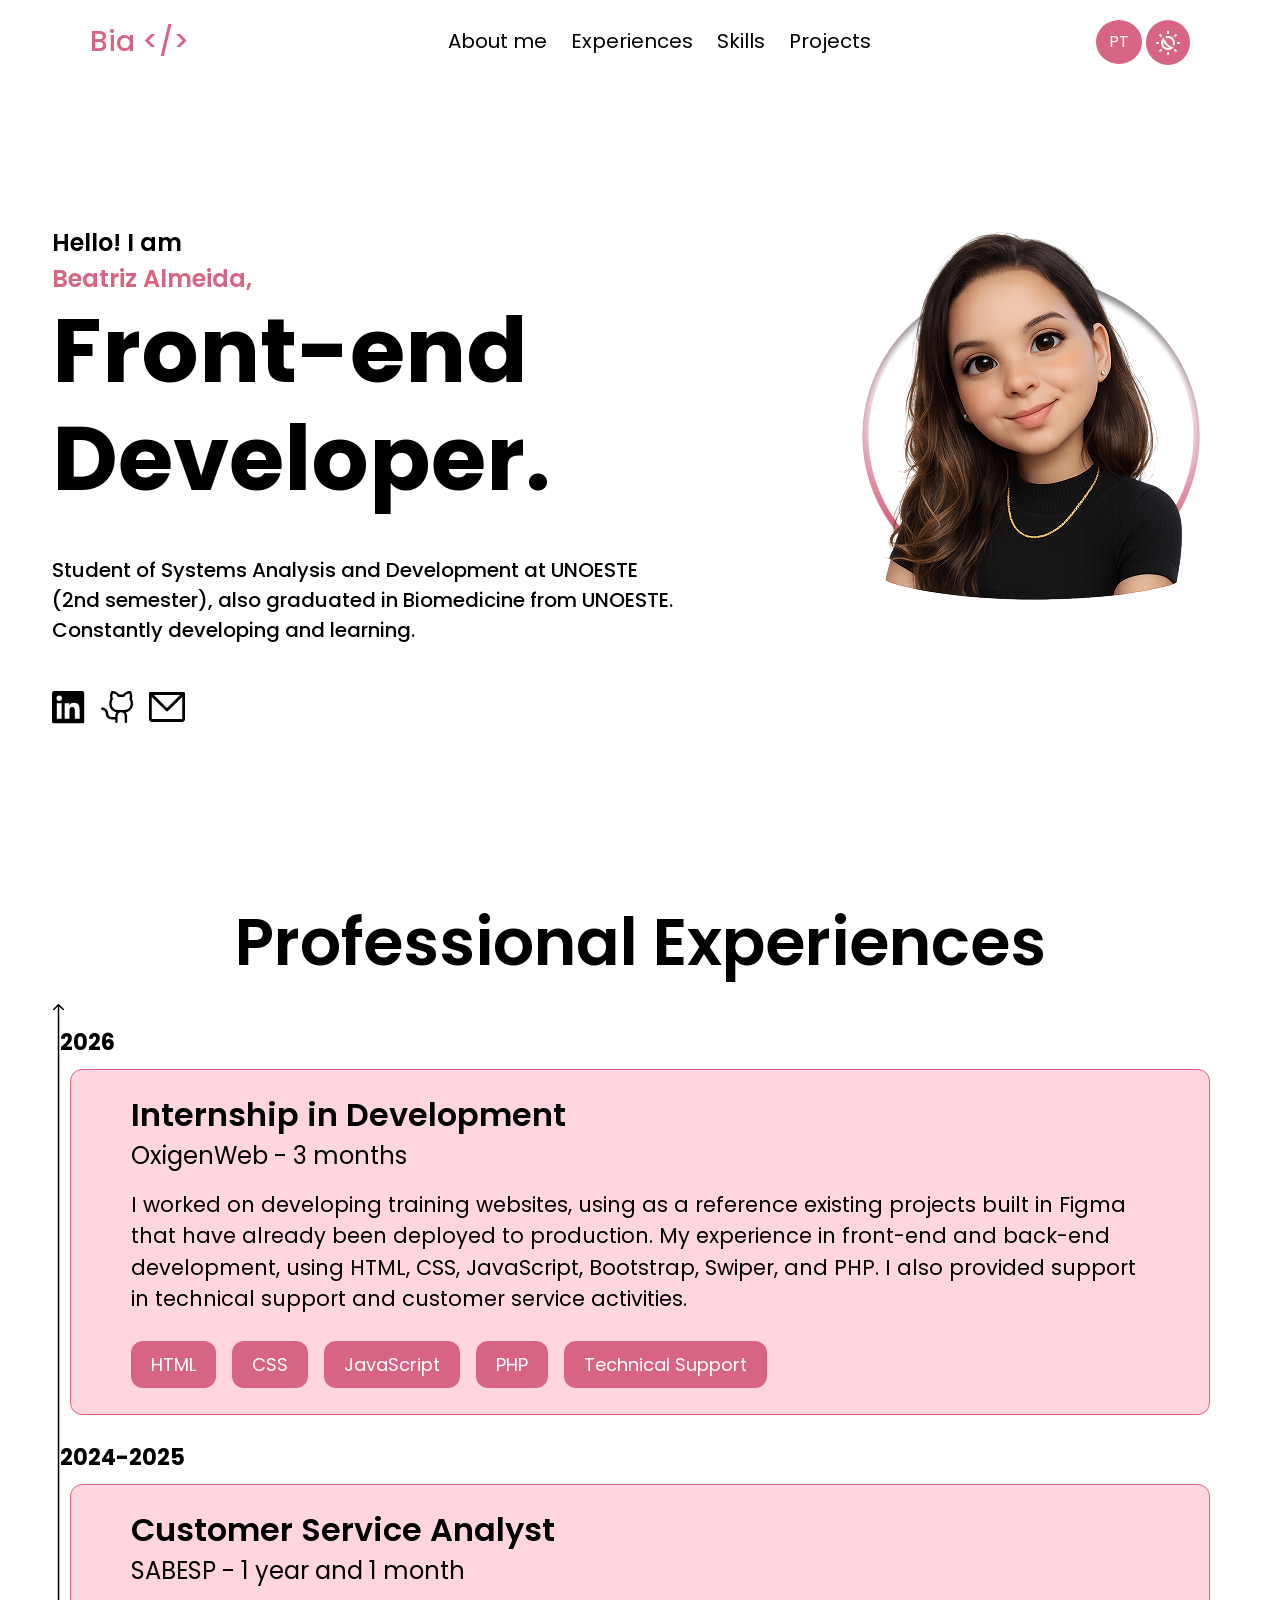
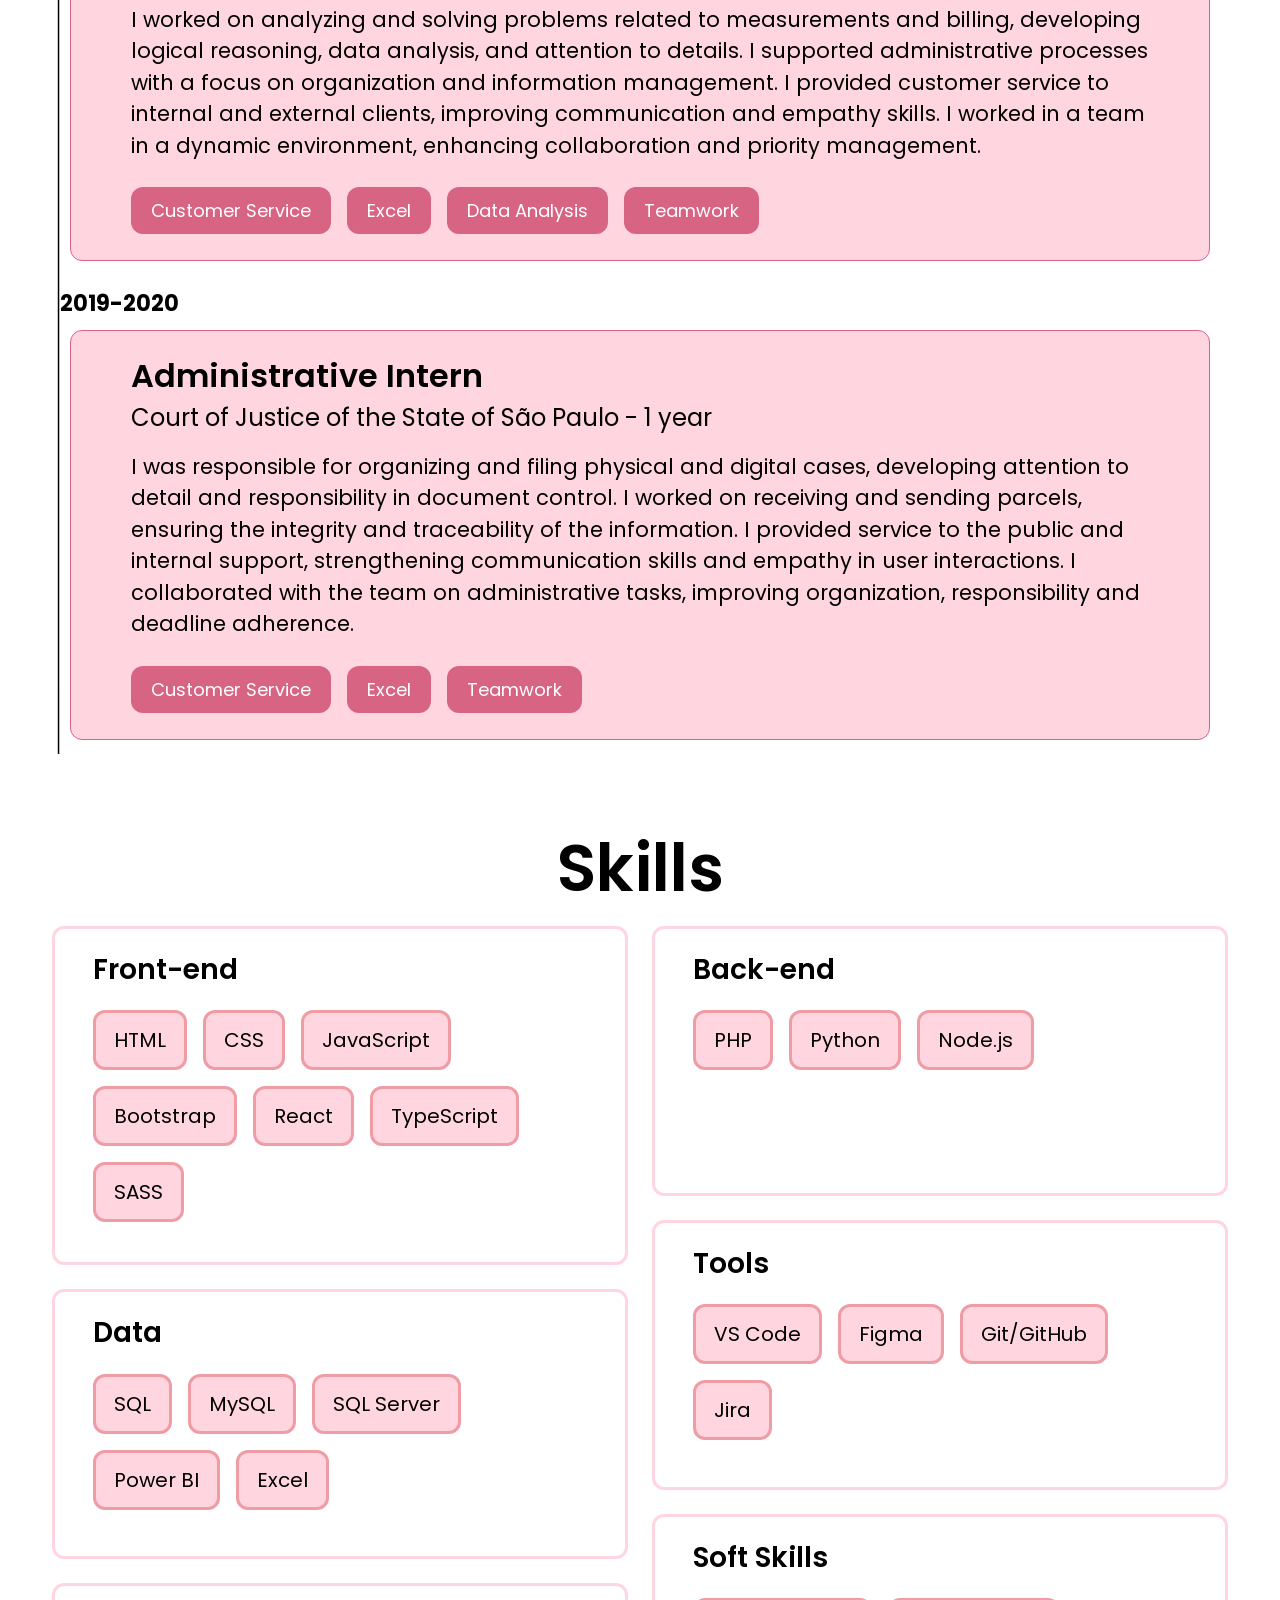
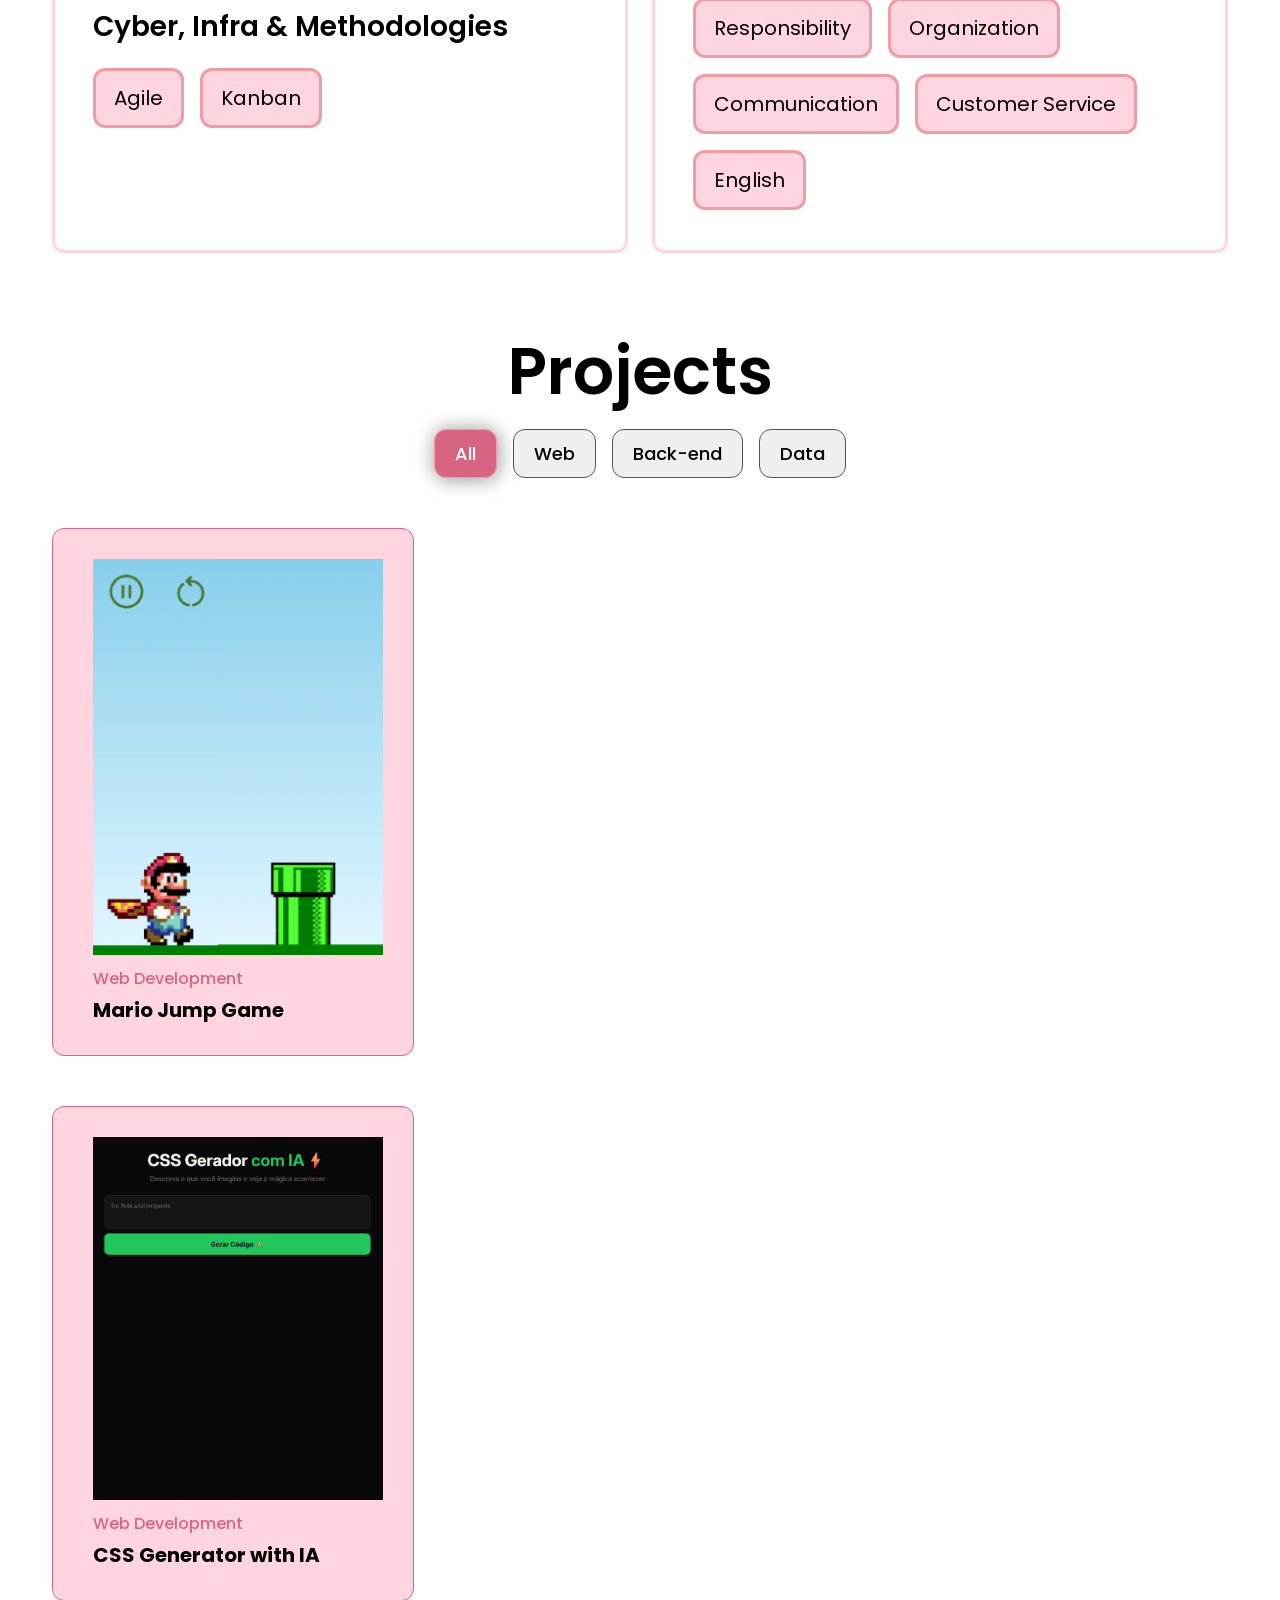
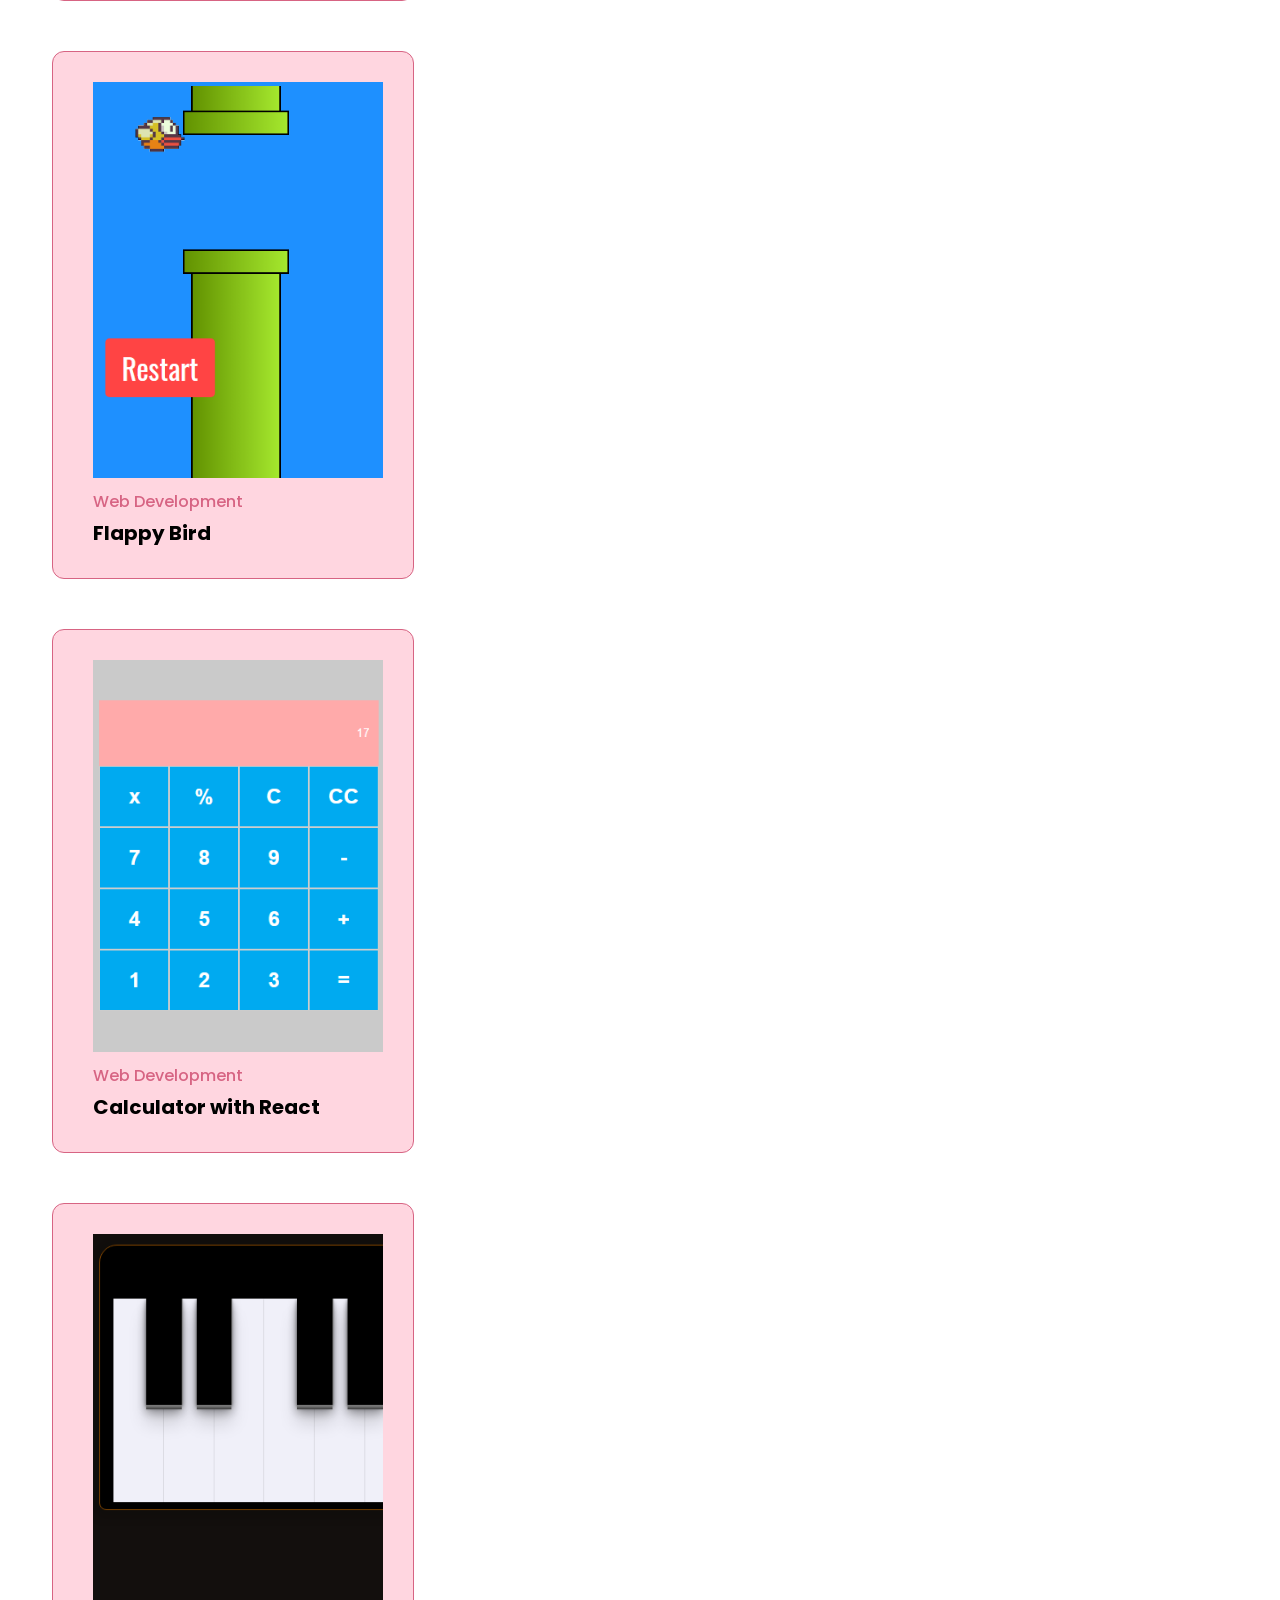
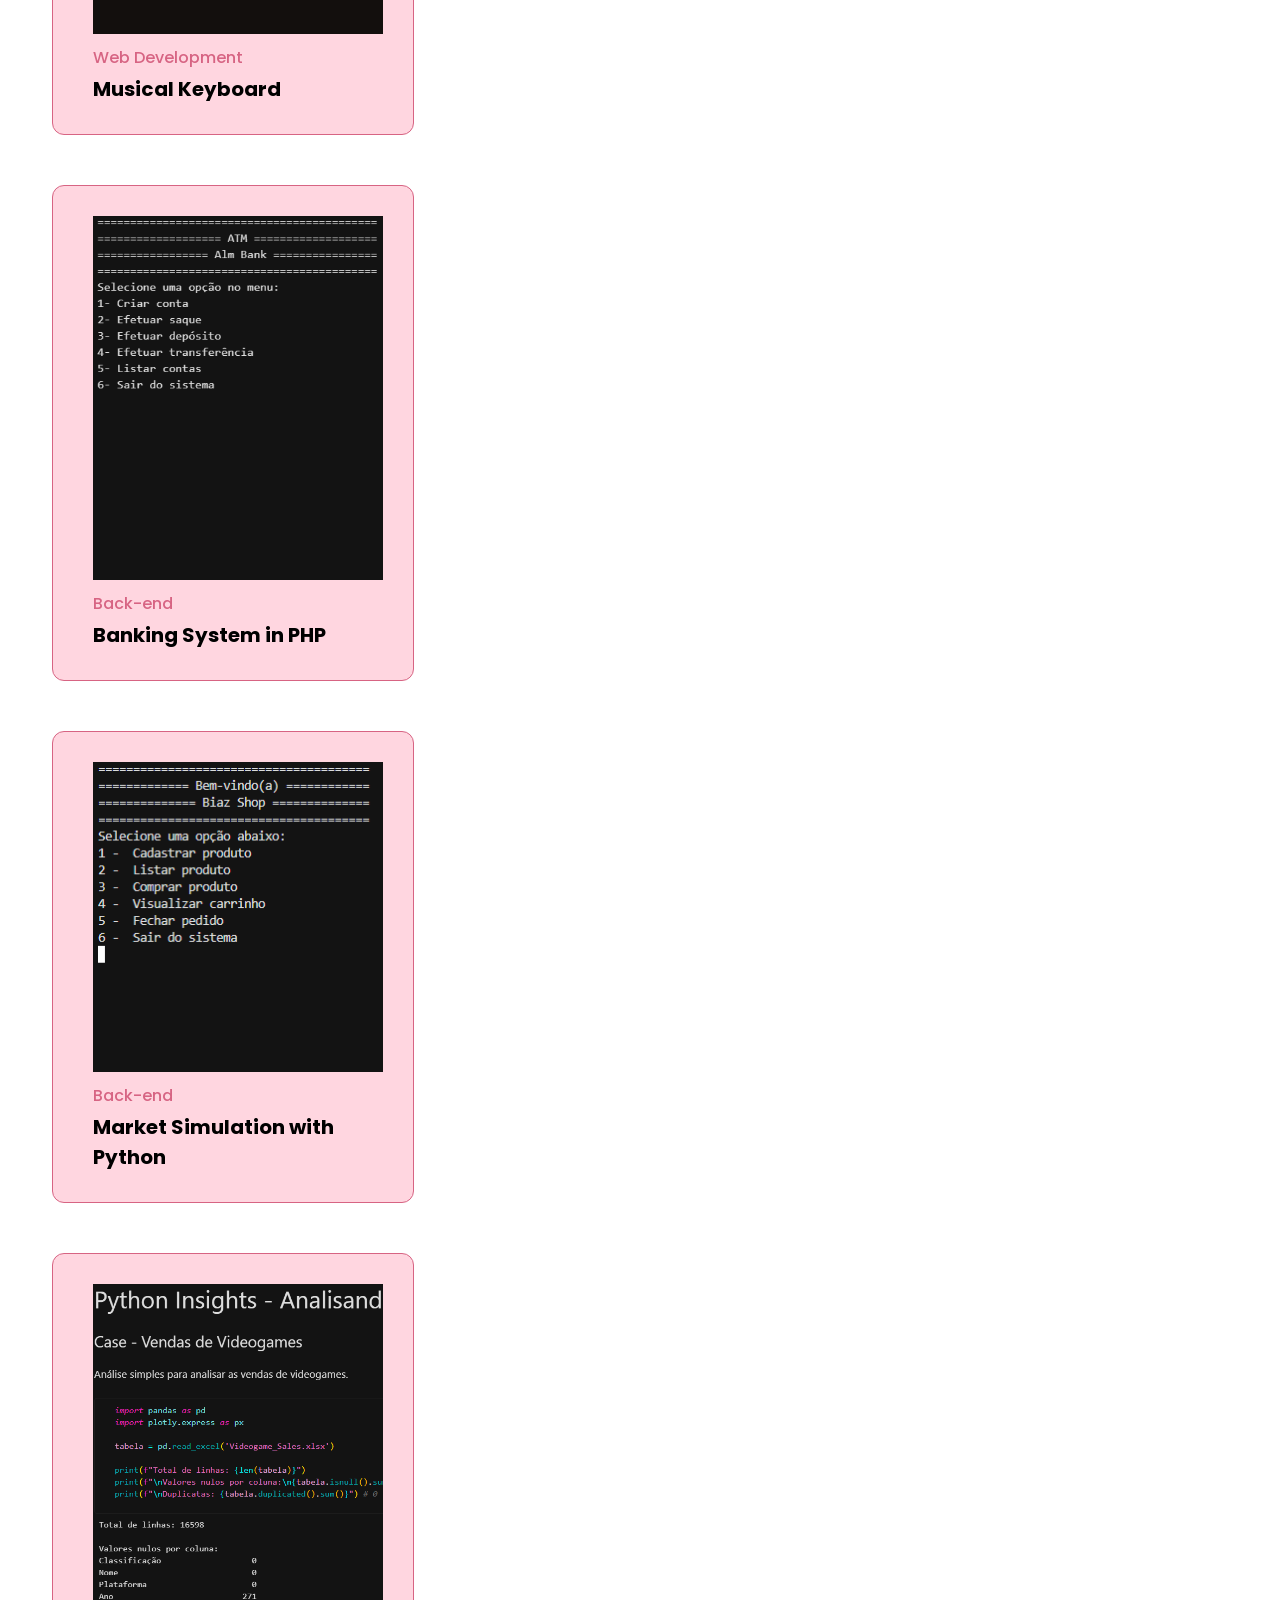
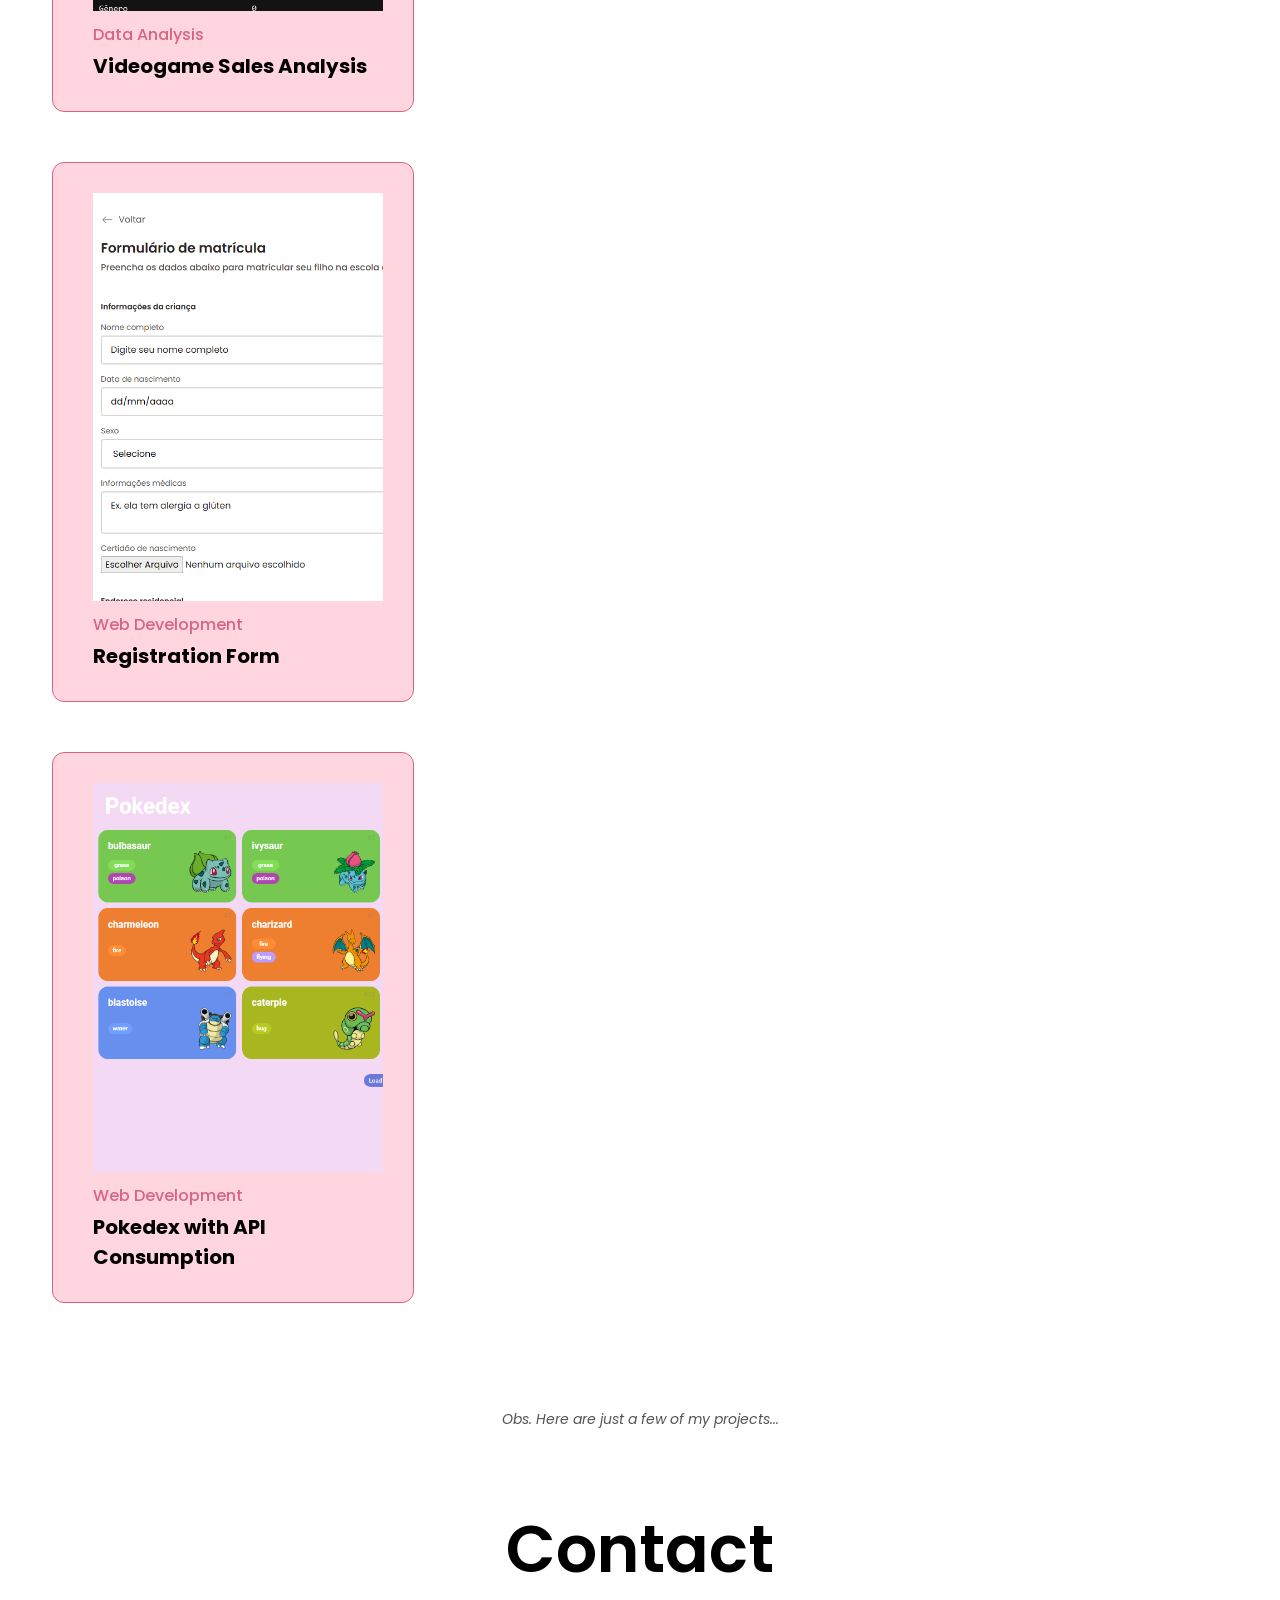
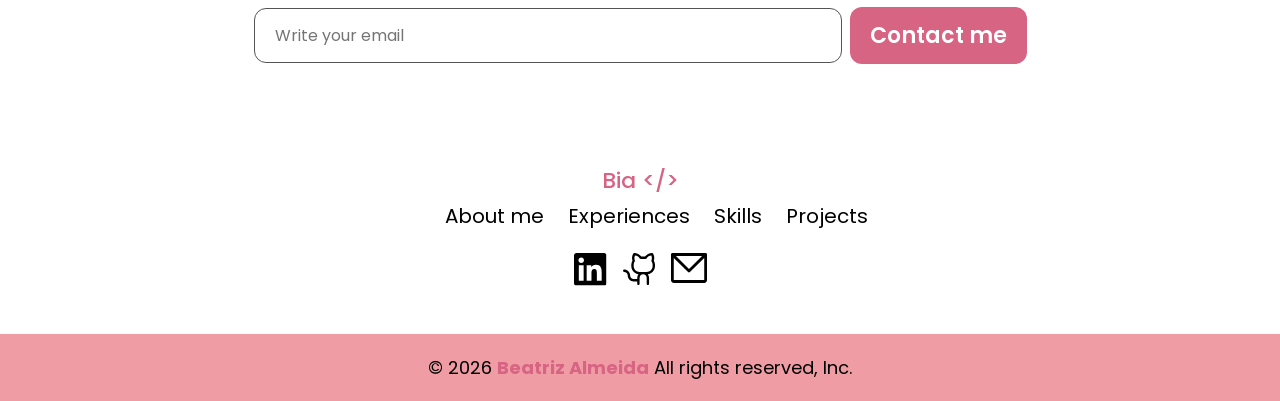
==== en/index.html @ eba8a599 "add função de trocar idioma" ====
<!DOCTYPE html>
<html lang="en">
<head>
    <meta charset="UTF-8">
    <meta name="viewport" content="width=device-width, initial-scale=1.0">
    <meta http-equiv="X-UA-Compatible" content="ie=edge">
    <meta name="color-scheme" content="only light">

    <title>Portfolio - Beatriz Almeida</title>

    <link rel="icon" type="image/png" href="../images/icons/favicon.png">

    <!--Fonte-->
    <link rel="preconnect" href="https://fonts.googleapis.com">
    <link rel="preconnect" href="https://fonts.gstatic.com" crossorigin>
    <link href="https://fonts.googleapis.com/css2?family=Poppins:ital,wght@0,100;0,200;0,300;0,400;0,500;0,600;0,700;0,800;0,900;1,100;1,200;1,300;1,400;1,500;1,600;1,700;1,800;1,900&display=swap" rel="stylesheet">

    <!--Swiper-->
    <link rel="stylesheet" href="https://cdn.jsdelivr.net/npm/swiper@12/swiper-bundle.min.css"/>

    <!--Bootstrap-->
    <link href="https://cdn.jsdelivr.net/npm/bootstrap-icons/font/bootstrap-icons.css" rel="stylesheet">
    <link href="https://cdn.jsdelivr.net/npm/bootstrap@5.3.8/dist/css/bootstrap.min.css" rel="stylesheet" integrity="sha384-sRIl4kxILFvY47J16cr9ZwB07vP4J8+LH7qKQnuqkuIAvNWLzeN8tE5YBujZqJLB" crossorigin="anonymous">

    <!--CSS-->
    <link rel="stylesheet" href="../css/style.css">
</head>
<body>
    <header>
        <div class="d-flex flex-row align-items-center justify-content-between">
            <div class="d-none d-lg-block">
                <span class="logo">Bia &lt;/&gt;</span>
            </div>
            <div class="d-none d-lg-block">
                <nav>
                    <ul class="d-flex flex-row gap-4 m-0">
                        <li><a href="#sobre-mim">About me</a></li>
                        <li><a href="#experiencias">Experiences</a></li>
                        <li><a href="#habilidades">Skills</a></li>
                        <li><a href="#projetos">Projects</a></li>
                    </ul>
                </nav>
            </div>
            <div class="d-flex flex-row gap-3 d-none d-lg-block">
                <div class="btn-languages dropdown-languages">
                    <button class="dropdown-languages-btn btn-pt">
                        PT
                    </button>
                    <div class="dropdown-menu-languages">
                        <button class="btn-en">EN</button>
                    </div>
                </div>
                <div class="btn-temas dropdown-temas">
                    <button class="dropdown-temas-btn">
                        <img src="../images/icons/modos-tema.svg" alt="">
                    </button>
                    <div class="dropdown-menu-temas">
                        <button class="btn-tema-claro">
                            <img src="../images/icons/tema-claro.svg" alt="Light Mode">
                        </button>
                        <button class="btn-tema-escuro mt-1">
                            <img src="../images/icons/tema-escuro.svg" alt="Dark Mode">
                        </button>
                    </div>
                </div>
            </div>
        </div>
        <div class="d-lg-none">
            <div class="d-flex flex-row align-items-center justify-content-between">
                <div>
                    <button class="menu-mobile-btn">
                        <img src="../images/icons/menu.svg" alt="Menu">
                    </button>
                    <div class="menu-mobile">
                        <nav>
                            <ul>
                                <li><a href="#sobre-mim">About me</a></li>
                                <li><a href="#experiencias">Experiences</a></li>
                                <li><a href="#habilidades">Skills</a></li>
                                <li><a href="#projetos">Projects</a></li>
                            </ul>
                        </nav>
                        <div class="botoes-mobile d-flex flex-row gap-3">
                            <div class="btn-languages dropdown-languages">
                                <button class="dropdown-languages-btn btn-pt">
                                    PT
                                </button>
                                <div class="dropdown-menu-languages">
                                    <button class="btn-en">EN</button>
                                </div>
                            </div>
                            <div class="btn-temas dropdown-temas">
                                <button class="dropdown-temas-btn">
                                    <img src="../images/icons/modos-tema.svg" alt="">
                                </button>
                                <div class="dropdown-menu-temas">
                                    <button class="btn-tema-claro">
                                        <img src="../images/icons/tema-claro.svg" alt="Light mode">
                                    </button>
                                    <button class="btn-tema-escuro mt-1">
                                        <img src="../images/icons/tema-escuro.svg" alt="Dark mode">
                                    </button>
                                </div>
                            </div>
                        </div>
                    </div>
                </div>
                <div>
                    <span class="logo">Bia &lt;/&gt;</span>
                </div>
            </div>
        </div>
    </header>

    <main>
        <!--Sobre mim: Introdução-->
        <section class="sobre-mim" id="sobre-mim">
            <div class="container-fluid container-xxl">
                <div class="row">
                    <div class="col-12 col-lg-8 escrita">
                        <div class="apresentacao">
                            <p class="cumprimento">Hello! I am</p> 
                            <p class="meu-nome">Beatriz Almeida,</p>
                            <h1>Front-end <span class="atribuicao">Developer.</span></h1>
                            <p class="minha-descricao">
                                Student of Systems Analysis and Development at 
                                UNOESTE (2nd semester), also graduated in Biomedicine from UNOESTE.
                                Constantly developing and learning.
                            </p>
                        </div>
                        <div class="descricao d-flex flex-row gap-3 align-items-center">
                            <a href="https://www.linkedin.com/in/beatrizalmc" target="_blank">
                                <img src="../images/icons/linkedin.svg" alt="LinkedIn">
                            </a>
                            <a href="https://github.com/beatrizalmc" target="_blank">
                                <img src="../images/icons/github.svg" alt="GitHub">
                            </a>
                            <a href="mailto:beatriz.almeida@hotmail.com">
                                <img src="../images/icons/email.svg" alt="Email">
                            </a>
                            <!-- <button type="button" class="btn-download-cv">Download CV</button> -->
                        </div>
                    </div>
                    <div class="col-12 col-lg-4 img-foto-principal">
                        <img src="../images/foto-principal.png" alt="Boneco Beatriz">
                    </div>
                </div>
            </div>
        </section>

        <!--Experiências Profissionais-->
        <section class="experiencias" id="experiencias">
            <div class="container-fluid container-xxl">
                <div class="row todas-experiencias d-flex flex-column gap-3">
                    <h2>Professional Experiences</h2>
                    <div class="col-12">
                        <div class="d-none d-lg-block">
                            <div class="ano-experiencia d-flex flex-row gap-2">
                                <img src="../images/icons/bolinha.svg" alt="">
                                <span>2026</span>
                            </div>
                            <div class="experiencia">
                                <h3>Internship in Development</h3>
                                <h4>OxigenWeb - 3 months</h4>
                                <p>
                                    I worked on developing training websites, using as a reference
                                    existing projects built in Figma that have already been deployed to production. My experience
                                    in front-end and back-end development, using HTML, CSS, JavaScript, Bootstrap, Swiper, and PHP.
                                    I also provided support in technical support and customer service activities.
                                </p>
                                <div class="aprendizados d-flex flex-row gap-3">
                                    <span>HTML</span>
                                    <span>CSS</span>
                                    <span>JavaScript</span>
                                    <span>PHP</span>
                                    <span>Technical Support</span>
                                </div>
                            </div>
                        </div>
                        <!-- Mobile Accordion -->
                        <div class="d-lg-none">
                            <div class="ano-experiencia d-flex flex-row gap-2">
                                <img src="../images/icons/bolinha.svg" alt="">
                                <span>2026</span>
                            </div>
                            <div class="accordion-experiencia">
                                <button class="btn btn-experiencias w-100 experiencia-mobile-btn" type="button" data-bs-toggle="collapse" data-bs-target="#exp1">
                                    <div class="d-flex justify-content-between align-items-center w-100">
                                        <div class="d-flex flex-column text-start">
                                            <h3>Internship in Development</h3>
                                        </div>
                                        <span>
                                            <img src="../images/icons/seta-accordion.svg" alt="">
                                        </span>
                                    </div>
                                </button>
                                <div class="collapse" id="exp1">
                                    <div class="experiencia">
                                        <h4>OxigenWeb - 3 months</h4>
                                        <p>
                                            I worked on developing training websites, using as a reference
                                            existing projects built in Figma that have already been deployed to production. My experience
                                            in front-end and back-end development, using HTML, CSS, JavaScript, Bootstrap, Swiper, and PHP.
                                            I also provided support in technical support and customer service activities.
                                        </p>
                                        <div class="aprendizados d-flex flex-wrap gap-3">
                                            <span>HTML</span>
                                            <span>CSS</span>
                                            <span>JavaScript</span>
                                            <span>PHP</span>
                                            <span>Technical Support</span>
                                        </div>
                                    </div>
                                </div>
                            </div>
                        </div>
                    </div>
                    <div class="col-12">
                        <div class="d-none d-lg-block">
                            <div class="ano-experiencia d-flex flex-row gap-2">
                                <img src="../images/icons/bolinha.svg" alt="">
                                <span>2024-2025</span>
                            </div>
                            <div class="experiencia">
                                <h3>Customer Service Analyst</h3>
                                <h4>SABESP - 1 year and 1 month</h4>
                                <p>
                                    I worked on analyzing and solving problems related to measurements and billing, 
                                    developing logical reasoning, data analysis, and attention to details. I supported 
                                    administrative processes with a focus on organization and information management. I provided 
                                    customer service to internal and external clients, improving communication and empathy skills. I worked in a team in a dynamic environment, enhancing collaboration 
                                    and priority management. 
                                </p>
                                <div class="aprendizados d-flex flex-row gap-3">
                                    <span>Customer Service</span>
                                    <span>Excel</span>
                                    <span>Data Analysis</span>
                                    <span>Teamwork</span>
                                </div>
                            </div>
                        </div>
                        <!-- Mobile Accordion -->
                        <div class="d-lg-none">
                            <div class="ano-experiencia d-flex flex-row gap-2">
                                <img src="../images/icons/bolinha.svg" alt="">
                                <span>2024-2025</span>
                            </div>
                            <div class="accordion-experiencia">
                                <button class="btn btn-experiencias w-100 experiencia-mobile-btn" type="button" data-bs-toggle="collapse" data-bs-target="#exp2">
                                    <div class="d-flex justify-content-between align-items-center">
                                        <div class="d-flex flex-column text-start">
                                            <h3>Customer Service Analyst</h3>
                                        </div>
                                        <span>
                                            <img src="../images/icons/seta-accordion.svg" alt="">
                                        </span>
                                    </div>
                                </button>
                                <div class="collapse" id="exp2">
                                    <div class="experiencia">
                                        <h4>SABESP - 1 year and 1 month</h4>
                                        <p>
                                            I worked on analyzing and solving problems related to measurements and billing, 
                                            developing logical reasoning, data analysis, and attention to details. I supported 
                                            administrative processes with a focus on organization and information management. I provided 
                                            customer service to internal and external clients, improving communication and empathy skills. I worked in a team in a dynamic environment, enhancing collaboration 
                                            and priority management. 
                                        </p>
                                        <div class="aprendizados d-flex flex-row gap-3">
                                            <span>Customer Service</span>
                                            <span>Excel</span>
                                            <span>Data Analysis</span>
                                            <span>Teamwork</span>
                                        </div>
                                    </div>
                                </div>
                            </div>
                        </div>
                    </div>
                    <div class="col-12">
                        <div class="d-none d-lg-block">
                            <div class="ano-experiencia d-flex flex-row gap-2">
                                <img src="../images/icons/bolinha.svg" alt="">
                                <span>2019-2020</span>
                            </div>
                            <div class="experiencia">
                                <h3>Administrative Intern</h3>
                                <h4>Court of Justice of the State of São Paulo - 1 year</h4>
                                <p>
                                    I was responsible for organizing and filing physical and digital cases, 
                                    developing attention to detail and responsibility in document control. I worked on receiving and sending parcels, ensuring the 
                                    integrity and traceability of the information. I provided service to the public and internal support, strengthening communication skills and 
                                    empathy in user interactions. I collaborated with the team on administrative tasks, improving organization, responsibility and deadline adherence.
                                </p>
                                <div class="aprendizados d-flex flex-row gap-3">
                                    <span>Customer Service</span>
                                    <span>Excel</span>
                                    <span>Teamwork</span>
                                </div>
                            </div>
                        </div>
                        <!-- Mobile Accordion -->
                        <div class="d-lg-none">
                            <div class="ano-experiencia d-flex flex-row gap-2">
                                <img src="../images/icons/bolinha.svg" alt="">
                                <span>2019-2020</span>
                            </div>
                            <div class="accordion-experiencia">
                                <button class="btn btn-experiencias w-100 experiencia-mobile-btn" type="button" data-bs-toggle="collapse" data-bs-target="#exp3">
                                    <div class="d-flex justify-content-between align-items-center w-100">
                                        <div class="d-flex flex-column text-start">
                                            <h3>Administrative Intern</h3>
                                        </div>
                                        <span>
                                            <img src="../images/icons/seta-accordion.svg" alt="">
                                        </span>
                                    </div>
                                </button>
                                <div class="collapse" id="exp3">
                                    <div class="experiencia">
                                        <h4>Court of Justice of the State of São Paulo - 1 year</h4>
                                        <p>
                                            I was responsible for organizing and filing physical and digital cases, 
                                            developing attention to detail and responsibility in document control. I worked on receiving and sending parcels, ensuring the 
                                            integrity and traceability of the information. I provided service to the public and internal support, strengthening communication skills and 
                                            empathy in user interactions. I collaborated with the team on administrative tasks, improving organization, responsibility and deadline adherence.
                                        </p>
                                        <div class="aprendizados d-flex flex-row gap-3">
                                            <span>Customer Service</span>
                                            <span>Excel</span>
                                            <span>Teamwork</span>
                                        </div>
                                    </div>
                                </div>
                            </div>   
                        </div>
                    </div>
                </div>
            </div>
        </section>

        <!--Habilidades-->
        <section class="habilidades" id="habilidades">
            <div class="container-fluid container-xxl">
                <div class="row">
                    <h2>Skills</h2>
                    <div class="primeira-coluna col-12 col-lg-6 d-flex flex-column gap-4">
                        <div class="area-habilidade">
                            <h3>Front-end</h3>
                            <div class="d-flex gap-3 flex-wrap">
                                <span>HTML</span>
                                <span>CSS</span>
                                <span>JavaScript</span>
                                <span>Bootstrap</span>
                                <span>React</span>
                                <span>TypeScript</span>
                                <span>SASS</span>
                            </div>
                        </div>
                        <div class="area-habilidade">
                            <h3>Data</h3>
                            <div class="d-flex gap-3 flex-wrap">
                                <span>SQL</span>
                                <span>MySQL</span>
                                <span>SQL Server</span>
                                <span>Power BI</span>
                                <span>Excel</span>
                            </div>
                        </div>
                        <div class="area-habilidade">
                            <h3>Cyber, Infra & Methodologies</h3>
                            <div class="d-flex gap-3 flex-wrap">
                                <span>Agile</span>
                                <span>Kanban</span>
                            </div>
                        </div>
                    </div>
                    <div class="segunda-coluna col-12 col-lg-6 d-flex flex-column gap-4">
                        <div class="area-habilidade">
                            <h3>Back-end</h3>
                            <div class="d-flex gap-3 flex-wrap">
                                <span>PHP</span>
                                <span>Python</span>
                                <span>Node.js</span>
                            </div>
                        </div>
                        <div class="area-habilidade">
                            <h3>Tools</h3>
                            <div class="d-flex gap-3 flex-wrap">
                                <span>VS Code</span>
                                <span>Figma</span>
                                <span>Git/GitHub</span>
                                <span>Jira</span>
                            </div>
                        </div>
                        <div class="area-habilidade">
                            <h3>Soft Skills</h3>
                            <div class="d-flex gap-3 flex-wrap">
                                <span>Responsibility</span>
                                <span>Organization</span>
                                <span>Communication</span>
                                <span>Customer Service</span>
                                <span>English</span>
                            </div>
                        </div>
                    </div>
                </div>
            </div>
        </section>

        <!--Projetos-->
        <section class="projetos" id="projetos">
            <div class="container-fluid container-xxl">
                <div class="row">
                    <h2>Projects</h2>
                    <div class="filtros d-flex flex-row gap-3 align-items-center justify-content-center">
                        <button type="button" data-filtro="todos" class="active">All</button>
                        <button type="button" data-filtro="web">Web</button>
                        <button type="button" data-filtro="back-end">Back-end</button>
                        <button type="button" data-filtro="dados">Data</button>
                    </div>
                    <div class="swiper mySwiper">
                        <div class="swiper-wrapper">
                            <!-- <div class="swiper-slide d-flex flex-column gap-1">
                                <img src="../images/proj-rascunho.png" alt="">
                                <a href="#" class="pt-2">
                                    <span class="projeto-area">Desenvolvimento Web</span>
                                </a>
                                <a href="#">
                                    <span class="projeto-nome">Landing Page de Casamento - Em Andamento</span>
                                </a>
                            </div> -->
                            <div class="swiper-slide d-flex flex-column gap-1" data-categoria="web">
                                <img src="../images/proj-mario.png" alt="Projeto Mario Jump Game" class="img-fluid">
                                <a href="https://github.com/beatrizalmc/mario-jump-game" class="pt-2">
                                    <span class="projeto-area">Web Development</span>
                                </a>
                                <a href="https://github.com/beatrizalmc/mario-jump-game">
                                    <span class="projeto-nome">Mario Jump Game</span>
                                </a>
                            </div>
                            <div class="swiper-slide d-flex flex-column gap-1" data-categoria="web">
                                <img src="../images/proj-css-generator.png" alt="" class="img-fluid">
                                <a href="https://github.com/beatrizalmc/css-generator" class="pt-2">
                                    <span class="projeto-area">Web Development</span>
                                </a>
                                <a href="https://github.com/beatrizalmc/css-generator">
                                    <span class="projeto-nome">CSS Generator with IA</span>
                                </a>
                            </div>
                            <div class="swiper-slide d-flex flex-column gap-1" data-categoria="web">
                                <img src="../images/proj-flappybird.png" alt="Projeto Flappy Bird" class="img-fluid">
                                <a href="https://github.com/beatrizalmc/projeto-flappy-bird" class="pt-2">
                                    <span class="projeto-area">Web Development</span>
                                </a>
                                <a href="https://github.com/beatrizalmc/projeto-flappy-bird">
                                    <span class="projeto-nome">Flappy Bird</span>
                                </a>
                            </div>
                            <div class="swiper-slide d-flex flex-column gap-1" data-categoria="web">
                                <img src="../images/proj-calculadora.png" alt="" class="img-fluid">
                                <a href="https://github.com/beatrizalmc/calculadora-react-dio" class="pt-2">
                                    <span class="projeto-area">Web Development</span>
                                </a>
                                <a href="https://github.com/beatrizalmc/calculadora-react-dio">
                                    <span class="projeto-nome">Calculator with React</span>
                                </a>
                            </div>
                            <div class="swiper-slide d-flex flex-column gap-1" data-categoria="web">
                                <img src="../images/proj-teclado-musical.png" alt="" class="img-fluid">
                                <a href="https://github.com/beatrizalmc/projeto-teclado-musical" class="pt-2">
                                    <span class="projeto-area">Web Development</span>
                                </a>
                                <a href="https://github.com/beatrizalmc/projeto-teclado-musical">
                                    <span class="projeto-nome">Musical Keyboard</span>
                                </a>
                            </div>
                            <div class="swiper-slide d-flex flex-column gap-1" data-categoria="back-end">
                                <img src="../images/proj-banco-php.png" alt="" class="img-fluid">
                                <a href="https://github.com/beatrizalmc/sistema-bancario-em-php" class="pt-2">
                                    <span class="projeto-area">Back-end</span>
                                </a>
                                <a href="https://github.com/beatrizalmc/sistema-bancario-em-php">
                                    <span class="projeto-nome">Banking System in PHP</span>
                                </a>
                            </div>
                            <div class="swiper-slide d-flex flex-column gap-1" data-categoria="back-end">
                                <img src="../images/proj-mercado-python.png" alt="" class="img-fluid">
                                <a href="https://github.com/beatrizalmc/Simulacao-de-Mercado-com-Python" class="pt-2">
                                    <span class="projeto-area">Back-end</span>
                                </a>
                                <a href="https://github.com/beatrizalmc/Simulacao-de-Mercado-com-Python">
                                    <span class="projeto-nome">Market Simulation with Python</span>
                                </a>
                            </div>
                            <div class="swiper-slide d-flex flex-column gap-1" data-categoria="dados">
                                <img src="../images/proj-videogame.png" alt="" class="img-fluid">
                                <a href="https://github.com/beatrizalmc/videogame-sales-analysis" class="pt-2">
                                    <span class="projeto-area">Data Analysis</span>
                                </a>
                                <a href="https://github.com/beatrizalmc/videogame-sales-analysis">
                                    <span class="projeto-nome">Videogame Sales Analysis</span>
                                </a>
                            </div>
                            <div class="swiper-slide d-flex flex-column gap-1" data-categoria="web">
                                <img src="../images/proj-form-matricula.png" alt="" class="img-fluid">
                                <a href="https://github.com/beatrizalmc/formulario-matricula" class="pt-2">
                                    <span class="projeto-area">Web Development</span>
                                </a>
                                <a href="https://github.com/beatrizalmc/formulario-matricula">
                                    <span class="projeto-nome">Registration Form</span>
                                </a>
                            </div>
                            <div class="swiper-slide d-flex flex-column gap-1" data-categoria="web">
                                <img src="../images/proj-pokedex.png" alt="" class="img-fluid">
                                <a href="https://github.com/beatrizalmc/projeto-pokedex-js" class="pt-2">
                                    <span class="projeto-area">Web Development</span>
                                </a>
                                <a href="https://github.com/beatrizalmc/projeto-pokedex-js">
                                    <span class="projeto-nome">Pokedex with API Consumption</span>
                                </a>
                            </div>
                        </div>
                    </div>
                </div>
                <div class="setas">
                    <div class="swiper-button-prev swiper-prev-proj"></div>
                    <div class="swiper-button-next swiper-next-proj"></div>
                </div>
                <div class="obs-projetos text-center mt-4">
                    <span><i>Obs. Here are just a few of my projects...</i></span>
                </div>
            </div>
        </section>

        <!--Contact-->
        <section class="contato" id="contato">
            <div class="container-fluid">
                <div class="row">
                    <div class="email-contato col-12">
                        <h2>Contact</h2>
                        <div>
                            <form action="#" class="d-flex flex-row gap-2 align-items-center justify-content-center">
                                <input type="text" placeholder="Write your email">
                                <button type="button">Contact me</button>
                            </form>
                        </div>
                    </div>
                    <div class="infos-pagina col-12 d-flex flex-column align-items-center gap-1">
                        <div>
                            <span class="logo">Bia &lt;/&gt;</span>
                        </div>
                        <div>
                            <nav>
                                <ul class="d-flex flex-row gap-4">
                                    <li><a href="#sobre-mim">About me</a></li>
                                    <li><a href="#experiencias">Experiences</a></li>
                                    <li><a href="#habilidades">Skills</a></li>
                                    <li><a href="#projetos">Projects</a></li>
                                </ul>
                            </nav>
                        </div>
                        <div class="redes-contato d-flex flex-row gap-3">
                            <a href="https://www.linkedin.com/in/beatrizalmc" target="_blank">
                                <img src="../images/icons/linkedin.svg" alt="LinkedIn">
                            </a>
                            <a href="https://github.com/beatrizalmc" target="_blank">
                                <img src="../images/icons/github.svg" alt="GitHub">
                            </a>
                            <a href="mailto:beatriz.almc@hotmail.com">
                                <img src="../images/icons/email.svg" alt="Email">
                            </a>
                        </div>
                    </div>
                </div>
            </div>
        </section>
    </main>

    <footer>
        <span>© 2026 <span class="nome">Beatriz Almeida</span> All rights reserved, Inc.</span>
    </footer>
    
    <!-- BOTÃO VOLTAR AO TOPO -->
    <button class="btn-scroll-top" id="btnScrollTop" aria-label="Voltar ao topo">
        <img src="../images/icons/seta-topo.svg" alt="Seta para cima">
    </button>

    <!--JS-->
    <script src="https://cdn.jsdelivr.net/npm/swiper@12/swiper-bundle.min.js"></script>
    <script src="https://cdn.jsdelivr.net/npm/bootstrap@5.3.8/dist/js/bootstrap.bundle.min.js" integrity="sha384-FKyoEForCGlyvwx9Hj09JcYn3nv7wiPVlz7YYwJrWVcXK/BmnVDxM+D2scQbITxI" crossorigin="anonymous"></script>
    <script src="../js/script.js"></script>
</body>
</html>
---- css/style.css ----
* {
    margin: 0;
    padding: 0;
    box-sizing: border-box;
    font-family: 'Poppins', sans-serif;
}

html {
    -webkit-text-size-adjust: 100%;
    -webkit-font-smoothing: antialiased;
    -moz-osx-font-smoothing: grayscale;
}

body {
    color: #000000;
    background-color: #FFFFFF;
}

header {
    padding: 20px 90px;
}

header .logo {
    font-size: 28px;
    font-weight: 500;
    letter-spacing: 3%;
    color: #D76483;
}

header nav ul li,
header nav ul li a,
.infos-pagina nav ul li,
.infos-pagina nav ul li a {
    list-style: none;
    text-decoration: none;
    color: #000000;
    font-size: 20px;
    letter-spacing: 3%;
    border-bottom: 2px solid transparent;
    transition: 0.3s;
}

.dropdown-languages,
.dropdown-temas {
    position: relative;
    display: inline-block;
}

.dropdown-menu-languages,
.dropdown-menu-temas {
    position: absolute;
    display: none;
    margin-top: 4px;
}

.dropdown-menu-languages.active,
.dropdown-menu-temas.active {
    display: block;
}

.btn-languages button,
.btn-temas button {
    background-color: #D76483;
    color: #FFFFFF;
    border: none;
}

.btn-languages button {
    padding: 10px 13px;
    border-radius: 100%;
}

.btn-temas button {
    padding: 10px 10px;
    border-radius: 100%;
}

header nav ul li a:hover,
.infos-pagina nav ul li a:hover {
    border-bottom: 2px solid #D76483;
}

.btn-languages button:hover,
.btn-temas button:hover {
    box-shadow: 1px 1px 19px 1px rgba(0,0,0,0.4);
    transform: translateY(-2px);
}

header .menu-mobile-btn {
    background: none;
    border: none;
    cursor: pointer;
}

/* <!--Sobre mim: Introdução--> */
.sobre-mim {
    padding: 140px 40px;
}

.sobre-mim .apresentacao .cumprimento,
.sobre-mim .apresentacao .meu-nome {
    font-size: 24px;
    font-weight: 600;
    letter-spacing: 3%;
    margin-bottom: 0;
}

.sobre-mim .apresentacao .meu-nome {
    color: #D76483;
}

.sobre-mim .apresentacao h1 {
    font-size: 90px;
    font-weight: bold;
    letter-spacing: 3%;
    line-height: 120%;
}

.sobre-mim .apresentacao .minha-descricao {
    padding: 34px 140px 30px 0;
    font-size: 20px;
    font-weight: 500;
    letter-spacing: 3%;
}

.sobre-mim .descricao .btn-download-cv {
    background-color: #D76483;
    color: #FFFFFF;
    font-size: 22px;
    font-weight: 600;
    letter-spacing: 3%;
    border: none;
    border-radius: 12px;
    padding: 10px 20px;
}

.sobre-mim .descricao a:hover,
.contato .redes-contato a:hover {
    transform: translateY(-3px);
}

/* <!--Experiências Profissionais--> */
.experiencias {
    padding: 40px 40px 0 40px;
}

.experiencias h2 {
    padding-bottom: 20px;
}

.experiencias h2,
.habilidades h2,
.projetos h2,
.contato h2 {
    font-size: 65px;
    font-weight: 600;
    letter-spacing: 3%;
    text-align: center;
}

.experiencias .experiencia {
    border: 1px solid #D76483;
    border-radius: 12px;
    background-color: #FFD6E0;
    padding: 26px 60px;
    margin: 10px 18px;
}

.experiencias .ano-experiencia span {
    font-size: 22px;
    font-weight: bold;
    letter-spacing: 3%;
}

.experiencias .experiencia h3 {
    font-size: 32px;
    font-weight: 600;
    letter-spacing: 3%;
}

.experiencias .experiencia h4 {
    font-size: 24px;
    font-weight: 400;
    letter-spacing: 3%;
}

.experiencias .experiencia p {
    font-size: 21px;
    font-weight: 400;
    letter-spacing: 3%;
    padding: 10px 0;
}

.experiencias .aprendizados span {
    color: #FFFFFF;
    font-size: 18px;
    font-weight: 400;
    letter-spacing: 3%;
    border-radius: 12px;
    background-color: #D76483;
    padding: 10px 20px;
}

.experiencias .todas-experiencias {
    position: relative;
}

.experiencias .todas-experiencias::before {
    content: "";
    background: url("../images/linha-experiencias.svg");
    background-size: cover;
    background-repeat: no-repeat;
    width: 12px;
    height: 1350px;
    position: absolute;
    left: 13px;
    top: 100px;
}

/* <!--Habilidades--> */
.habilidades, .projetos, .contato {
    padding: 0 40px;
}

.habilidades h2, .projetos h2, .contato h2 {
    padding: 80px 0 10px 0;
}

.habilidades .area-habilidade {
    border: 3px solid #FFD6E0;
    border-radius: 12px;
    padding: 24px 38px 40px 38px;
    min-height: 270px;
}

.habilidades .area-habilidade h3 {
    font-size: 28px;
    font-weight: 600;
    letter-spacing: 3%;
    padding-bottom: 16px;
}

.habilidades .area-habilidade span {
    color: #000000;
    font-size: 20px;
    font-weight: 400;
    letter-spacing: 3%;
    background-color: #FFD6E0;
    border: 3px solid #EF9CA4;
    border-radius: 12px;
    padding: 12px 18px;
}

/* <!--Projetos--> */
.projetos .filtros button {
    font-size: 18px;
    font-weight: 500;
    letter-spacing: 3%;
    color: #000000;
    border: 0.4px solid #545454;
    border-radius: 12px;
    padding: 10px 20px;
}

.projetos .swiper .swiper-slide {
    width: calc(33.33% - 30px);
    height: auto;
    margin-top: 50px;
    background-color: #FFD6E0;
    border: 1px solid #D76483;
    border-radius: 12px;
    padding: 30px 30px 30px 40px;
}

.projetos .swiper .swiper-slide img {
    width: 100%;
    height: auto;
}

.projetos .swiper .swiper-slide a {
    text-decoration: none;
    letter-spacing: 3%;
    color: #000;
}

.projetos .swiper .swiper-slide a .projeto-area {
    font-size: 16px;
    font-weight: 500;
    color: #D76483;
}

.projetos .swiper .swiper-slide a .projeto-nome {
    font-size: 20px;
    font-weight: bold;
}

.projetos .setas {
    display: flex;
    justify-content: center;
    gap: 30px;
    margin-top: 50px;
}

.projetos .setas .swiper-next-proj,
.projetos .setas .swiper-prev-proj {
    position: static;
    color: #000000;
    width: 30px;
    height: 30px;
}

.projetos .obs-projetos span {
    color: #545454;
    font-size: 14px;
    font-weight: 400;
    letter-spacing: 3%;
}

.hidden {
    display: none !important;
}

.filtros button.active {
    background-color: #D76483;
    color: #FFFFFF;
    border: 1px solid #EF9CA4;
    box-shadow: 1px 1px 19px 1px rgba(0,0,0,0.4);
}

/* <!--Contato--> */
.contato form button {
    color: #FFFFFF;
    font-size: 22px;
    font-weight: 600;
    letter-spacing: 3%;
    background-color: #D76483;
    border: none;
    border-radius: 12px;
    padding: 12px 20px;
}

.contato form input {
    border: 1px solid #545454;
    border-radius: 12px;
    padding: 10px 20px;
    width: 50%;
    height: 55px;
}

.contato .infos-pagina {
    padding-top: 100px;
    padding-bottom: 48px;
}

.contato .infos-pagina .logo {
    font-size: 22px;
    font-weight: 500;
    letter-spacing: 3%;
    color: #D76483;
}

.contato form button:hover {
    box-shadow: 1px 1px 19px 1px rgba(0,0,0,0.4);
}

/* <!--Footer--> */
footer {
    background-color: #EF9CA4;
    color: #000000;
    font-size: 18px;
    font-weight: 400;
    letter-spacing: 3%;
    text-align: center;
    padding: 20px 0;
}

footer .nome {
    color: #D76483;
    font-weight: bold;
}

/* Modo Dark */
body.dark {
    background-color: #121212;
    color: #FFFFFF;
}

body.dark header a,
body.dark .contato a {
    color: #FFFFFF;
}

body.dark .sobre-mim .descricao a,
body.dark .contato .redes-contato a {
    background-color: #FFFFFF;
    padding: 8px;
    border-radius: 12px;
}

body.dark .experiencia h3,
body.dark .experiencia h4,
body.dark .experiencia p{
    color: #000000;
}

/*Botão Scroll Top*/
.btn-scroll-top {
  position: fixed;
  bottom: 90px;
  right: 35px;
  width: 50px;
  max-width: 100%;
  height: 50px;
  font-size: 18px;
  background: #D76483;
  border: 0;
  border-radius: 100%;
  cursor: pointer;
  opacity: 0;
  z-index: 9999;
  display: flex;
  align-items: center;
  justify-content: center;
}

.btn-scroll-top.show {
  opacity: 1;
}

.btn-scroll-top:hover {
    box-shadow: 1px 1px 19px 1px rgba(0,0,0,0.4);
}

/* Responsividade */
@media (min-width: 1400px) {
    .sobre-mim, .experiencias, .habilidades, .projetos, .contato {
        padding-left: 10px;
        padding-right: 10px;
    }
}

@media (max-width: 1200px) {
    header {
        padding: 20px 50px;
    }
    .sobre-mim {
        padding: 80px 40px;
    }

    .sobre-mim .img-foto-principal {
        margin-top: 180px;
    }

    .sobre-mim .img-foto-principal img {
        max-width: 100%;
        height: auto;
    }

    .sobre-mim .apresentacao .minha-descricao {
        padding: 34px 30px 30px 0;
    }

    .experiencias .todas-experiencias::before {
        height: 1600px;
        top: 180px;
    }

    .experiencias h2 {
        padding: 0 200px 20px 200px;
    }

    .experiencias .aprendizados span {
        text-align: center;
    }

    .habilidades .area-habilidade {
        min-height: 340px;
    }

    .projetos .swiper .swiper-slide {
        width: calc(50% - 30px);
    }
}

@media (max-width: 992px) {
    header {
        position: relative;
    }

    .menu-mobile-btn {
        display: block;
    }

    .menu-mobile {
        display: none;
        position: absolute;
        top: 100%;
        right: 0;
        width: 100%;
        padding-left: 20px;
    }

    .menu-mobile.active {
        display: block;
    }

    .botoes-mobile {
        padding-left: 30px;
    }

    .sobre-mim {
        padding: 10px 40px 80px 40px;
    }

    .sobre-mim .escrita {
        order: 2;
        margin-top: 40px;
    }

    .sobre-mim .img-foto-principal {
        margin-top: 0;
        text-align: right;
    }

    .sobre-mim .apresentacao h1 {
        font-size: 72px;
    }

    .experiencias h2 {
        padding: 0 0 20px 0;
    }

    .experiencias .aprendizados {
        flex-wrap: wrap;
    }

    .experiencias .todas-experiencias::before {
        display: none;
    }

    .experiencias .accordion-experiencia {
        border: 1px solid #D76483;
        border-radius: 12px;
        background-color: #FFD6E0;
        margin: 10px 18px;
        overflow: hidden;
    }

    .experiencias .btn-experiencias {
        border: none;
        border-radius: 0;
        background-color: transparent;
        padding: 26px 60px 20px 60px;
        margin: 0;
    }

    .experiencias .btn-experiencias:focus {
        box-shadow: none;
    }

    .experiencias .collapse .experiencia,
    .experiencias .collapsing .experiencia {
        border: none;
        border-radius: 0;
        background-color: transparent;
        margin: 0;
        padding: 0 60px 26px 60px;
    }

    .btn-experiencias h3 {
        font-size: 32px;
        font-weight: 600;
        letter-spacing: 3%;
    }

    .habilidades .area-habilidade {
        min-height: 190px;
    }

    .habilidades .segunda-coluna {
        margin-top: 24px;
    }

    .projetos .swiper .swiper-slide {
        width: calc(65% - 30px);
    }
}

@media (max-width: 768px) {
    header {
        padding: 20px 40px;
    }

    .sobre-mim .img-foto-principal {
        text-align: center;
    }

    .sobre-mim .apresentacao h1 {
        font-size: 52px;
    }

    .experiencias .btn-experiencias {
        padding: 26px 40px 20px 40px;
        color: #000000;
    }

    .projetos .swiper .swiper-slide {
        width: calc(80% - 30px);
    }

    .infos-pagina nav ul {
        flex-wrap: wrap;
        justify-content: center;
        padding-top: 16px;
        padding-bottom: 16px;
        padding-left: 0;
    }
}

@media (max-width: 576px) {
    header {
        padding: 16px 14px;
    }

    header .logo {
        font-size: 22px;
    }

    header nav ul li, header nav ul li a {
        font-size: 18px;
    }

    .menu-mobile {
        background-color: #FFFFFF;
        text-align: center;
        padding: 0;
    }

    .menu-mobile ul {
        padding: 0;
    }

    .menu-mobile .botoes-mobile {
        justify-content: center;
        margin-bottom: 20px;
        padding: 0;
    }

    .sobre-mim {
        padding: 0 4px 70px 4px;
    }

    .sobre-mim .apresentacao h1,
    .experiencias h2,
    .habilidades h2, .projetos h2, .contato h2 {
        font-size: 32px;
    }

    .sobre-mim .apresentacao .minha-descricao {
        padding: 20px 20px 20px 0;
    }

    .sobre-mim .apresentacao .minha-descricao {
        font-size: 16px;
    }

    .sobre-mim .descricao {
        justify-content: center;
    }

    .sobre-mim .img-foto-principal img {
        width: 230px;
        height: auto;
    }

    .experiencias {
        padding: 40px 0 0 16px;
    }

    .experiencias .ano-experiencia span,
    .experiencias .experiencia h4,
    .experiencias .experiencia p {
        font-size: 16px;
    }

    .btn-experiencias h3,
    .contato .infos-pagina .logo {
        font-size: 18px;
    }

    .experiencias .btn-experiencias {
        padding: 12px 20px 12px 20px;
    }

    .experiencias .collapse .experiencia, .experiencias .collapsing .experiencia {
        padding: 0 20px 26px 20px;
    }

    .experiencias .aprendizados span {
        font-size: 12px;
        padding: 10px 16px;
    }

    .habilidades, .projetos, .contato {
        padding: 0 4px;
    }

    .habilidades .area-habilidade h3 {
        font-size: 22px;
        text-align: center;
    }

    .habilidades .area-habilidade span {
        font-size: 14px;
        padding: 8px 12px;
    }

    .habilidades .area-habilidade {
        padding: 20px 10px 30px 10px;
        min-height: 100px;
        text-align: center;
    }

    .projetos .filtros {
        flex-wrap: wrap;
    }

    .projetos .swiper .swiper-slide {
        width: calc(100% - 30px);
        height: auto;
        margin-top: 30px;
        padding: 30px 20px 0 20px;
    }

    .projetos .filtros button {
        font-size: 16px;
        padding: 8px 18px;
    }

    .habilidades .area-habilidade div {
        align-items: center;
        justify-content: center;
        gap: 10px !important;
    }

    .contato .email-contato form {
        flex-direction: column !important;
    }

    .contato form input {
        width: 70%;
    }

    .contato form button {
        font-size: 16px;
        padding: 8px 18px;
    }

    .infos-pagina nav ul {
        gap: 12px !important;
    }

    .infos-pagina nav ul li, .infos-pagina nav ul li a {
        font-size: 16px;
    }

    .projetos .swiper .swiper-slide a .projeto-area {
        font-size: 14px;
    }

    .projetos .swiper .swiper-slide a .projeto-nome {
        font-size: 18px;
    }

    footer {
        font-size: 12px;
        padding: 10px 0;
    }
}

/* Breakpoints:
<576px - OK - habilidades accordion
>=576px - sm OK - habilidades accordion
>=768px - md OK
>=992px - lg OK
>=1200px - xl OK
>=1400px - xxl OK
*/
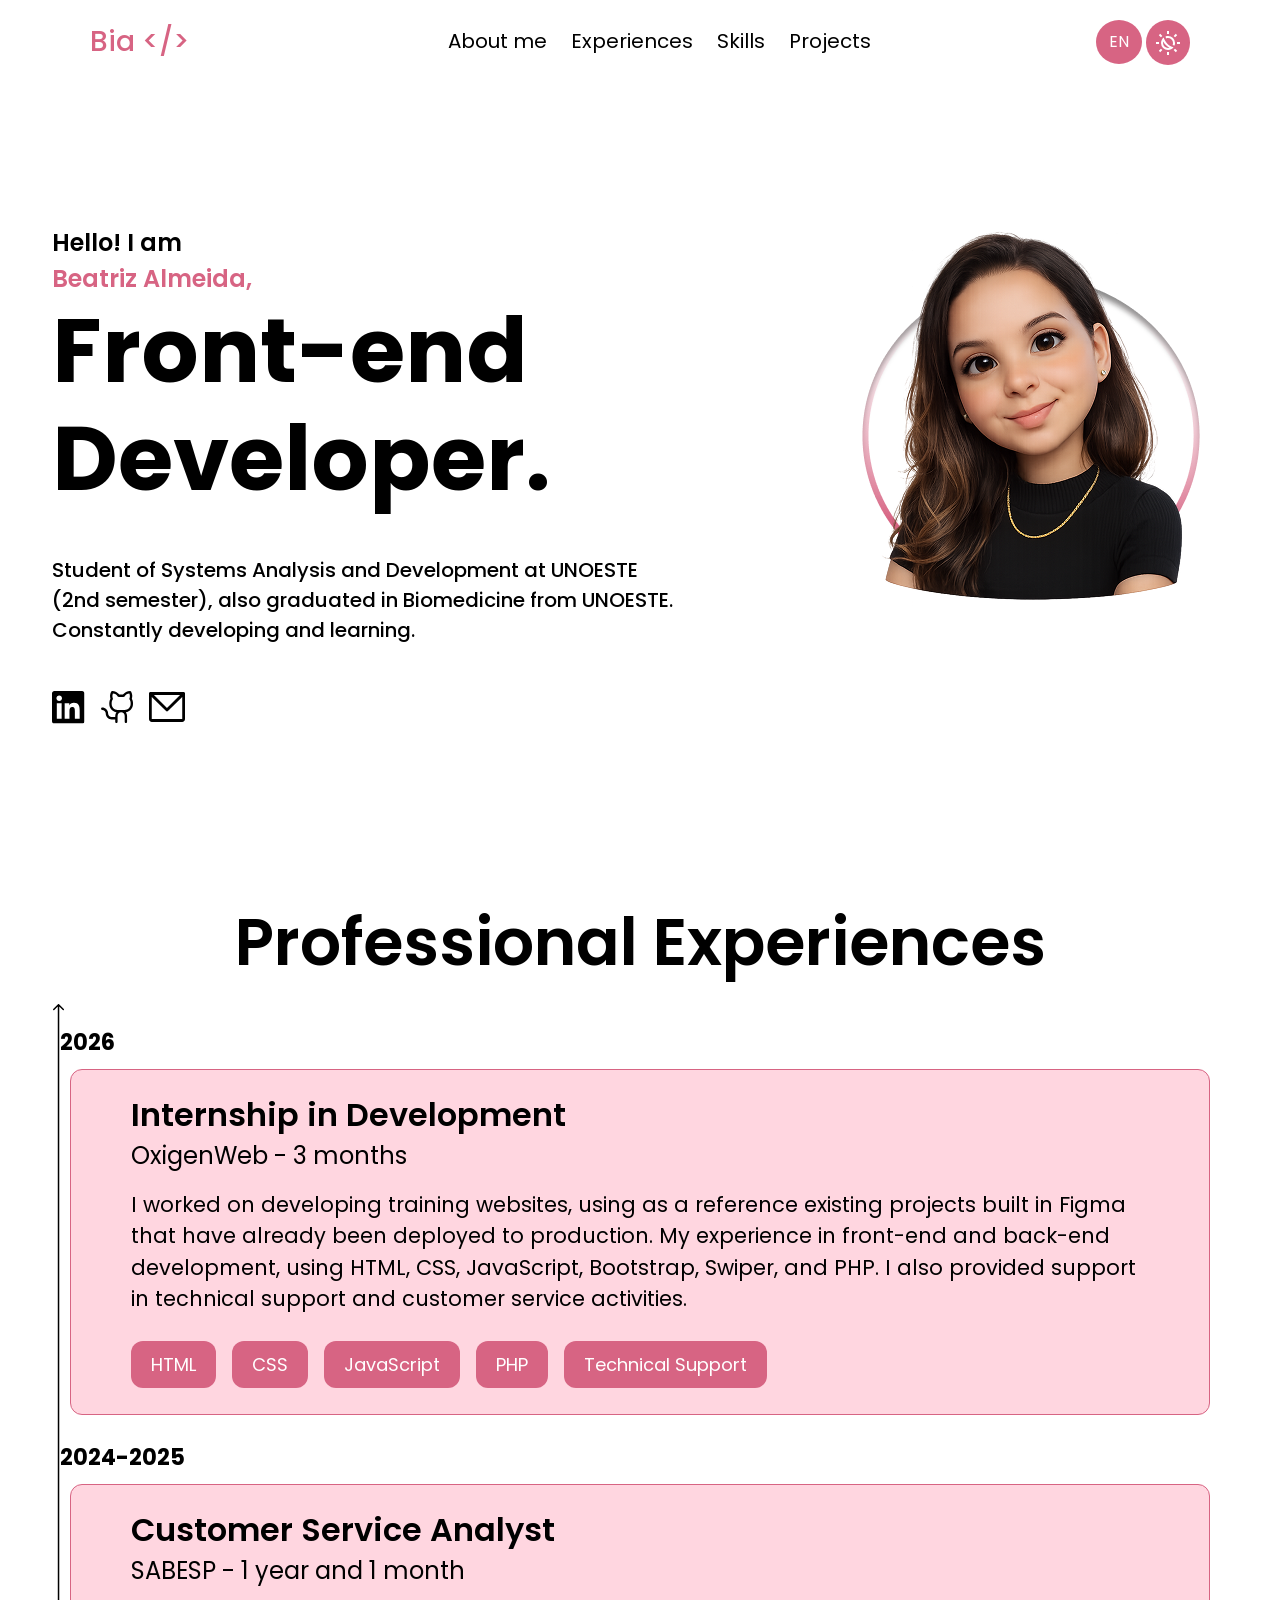
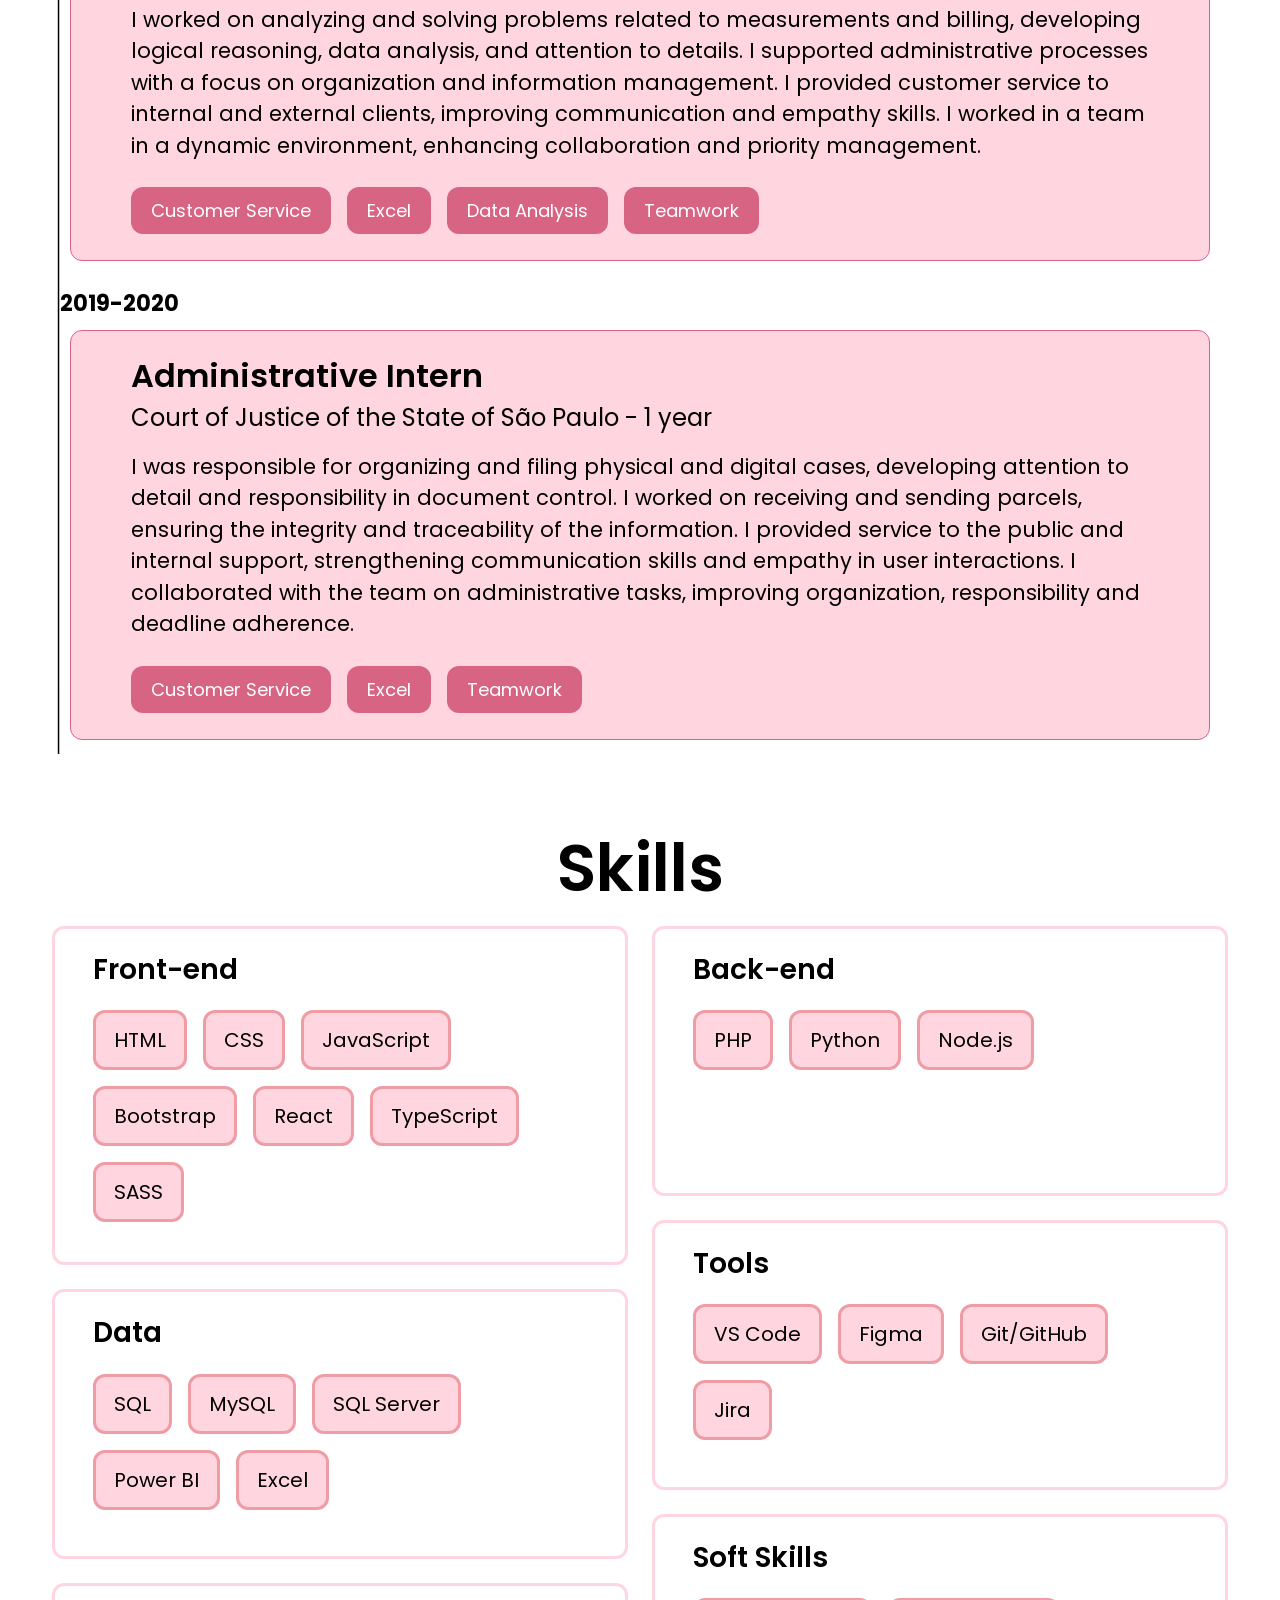
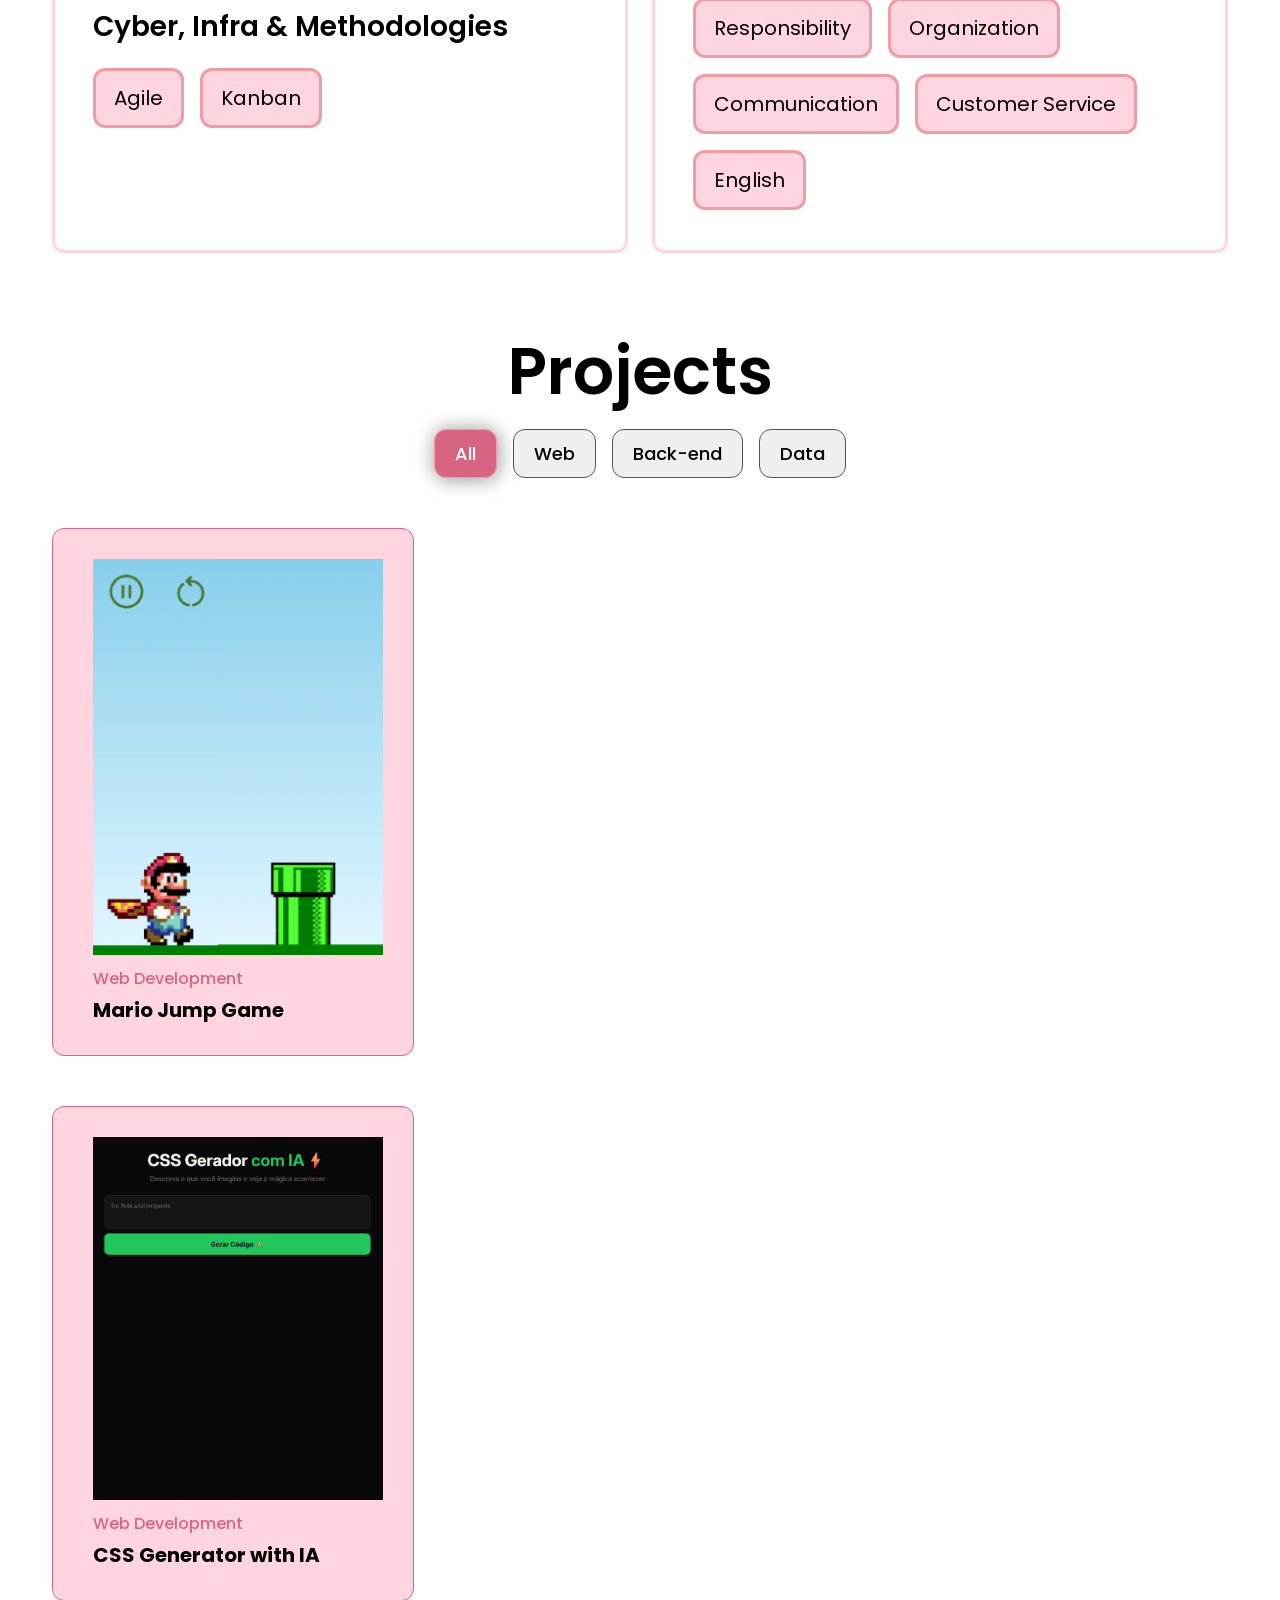
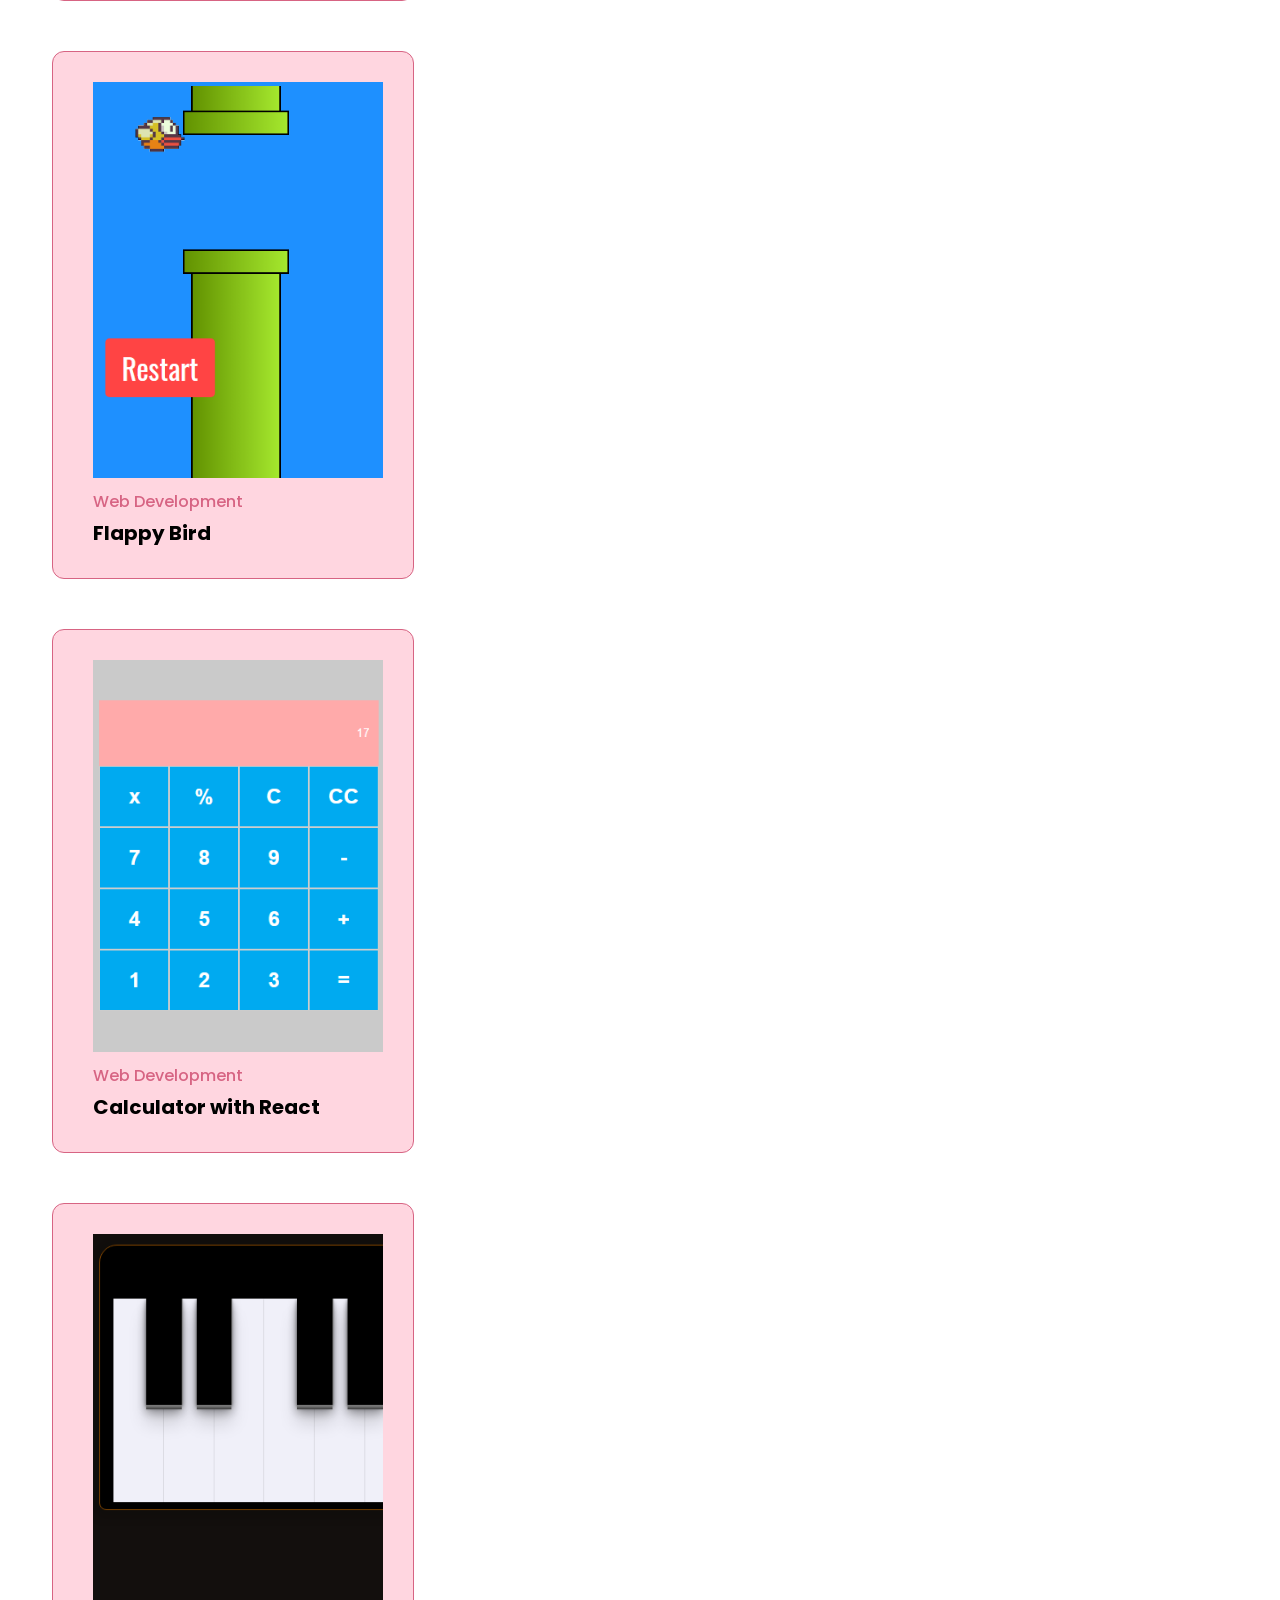
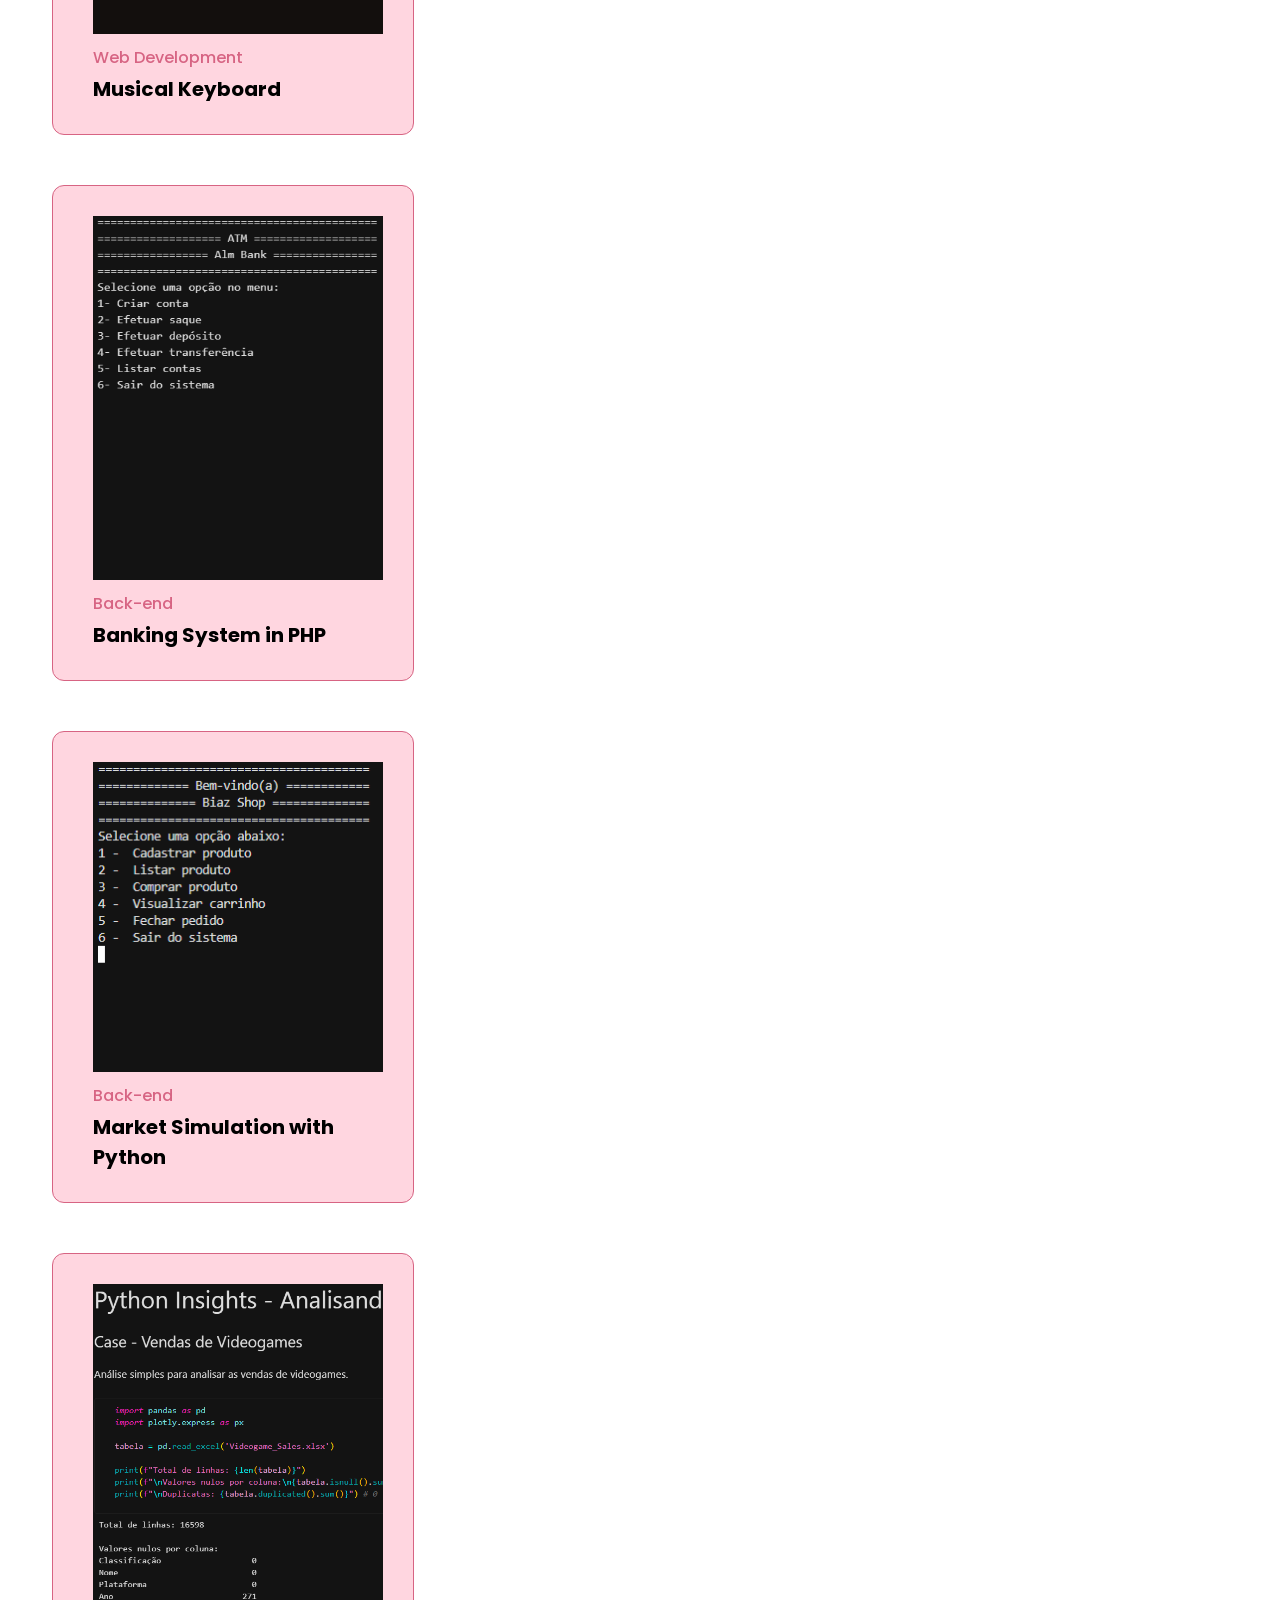
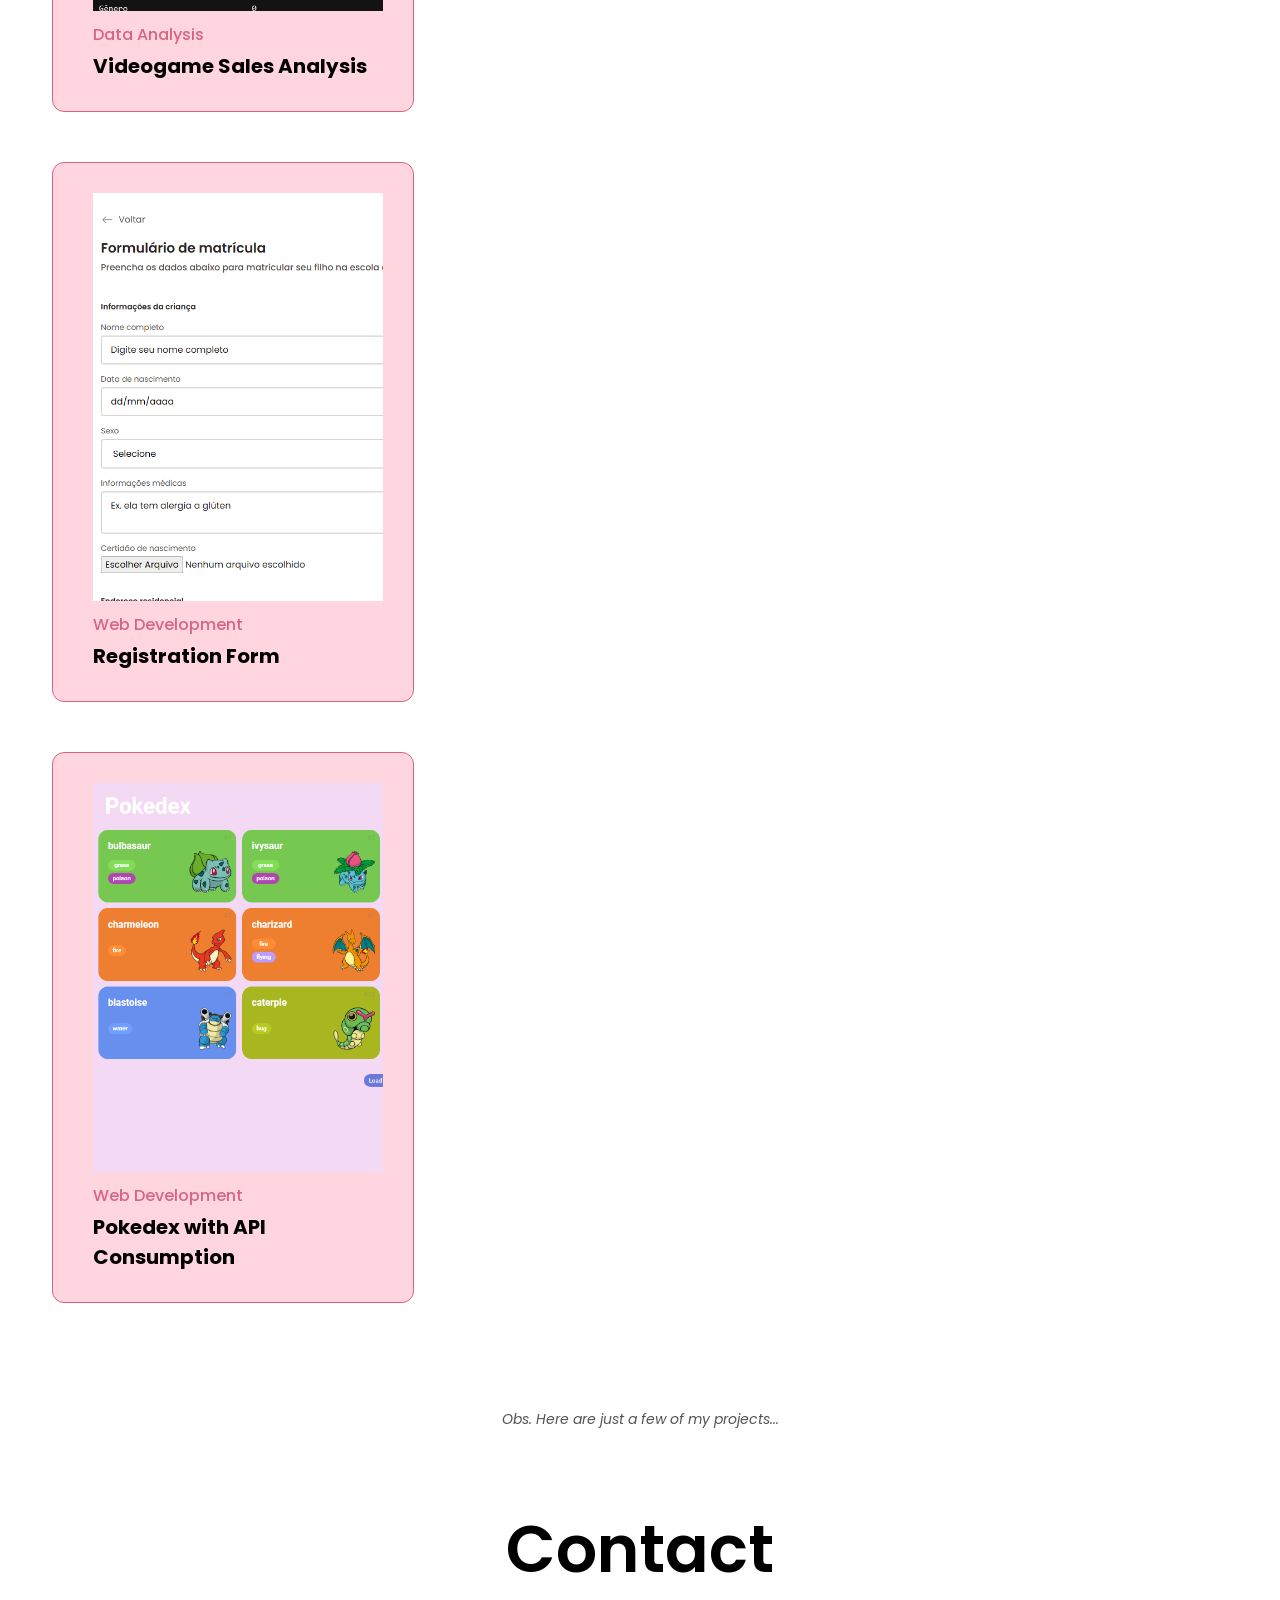
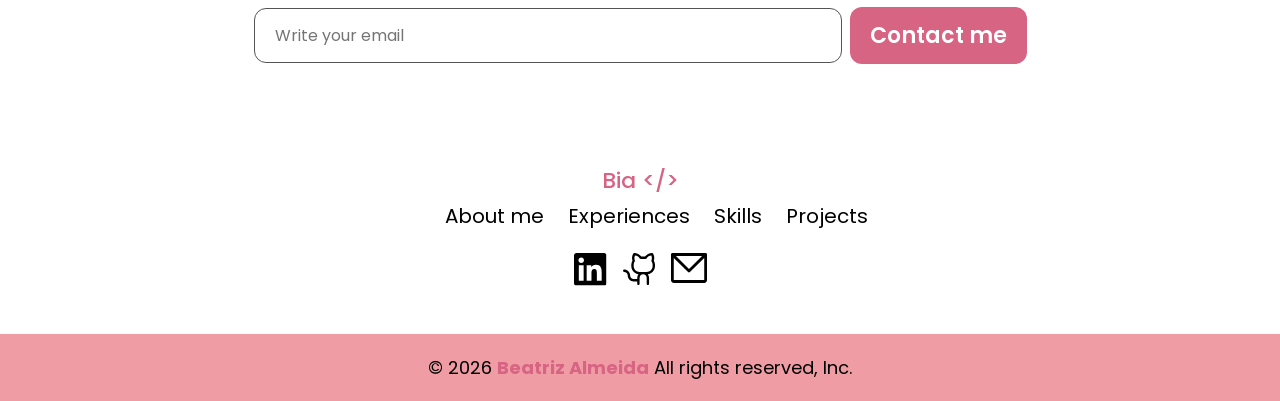
==== commit dfe0f381: "teste2: idioma" ====
--- a/en/index.html
+++ b/en/index.html
@@ -44,10 +44,10 @@
             <div class="d-flex flex-row gap-3 d-none d-lg-block">
                 <div class="btn-languages dropdown-languages">
                     <button class="dropdown-languages-btn btn-pt">
-                        PT
+                        EN
                     </button>
                     <div class="dropdown-menu-languages">
-                        <button class="btn-en">EN</button>
+                        <button class="btn-en">PT</button>
                     </div>
                 </div>
                 <div class="btn-temas dropdown-temas">
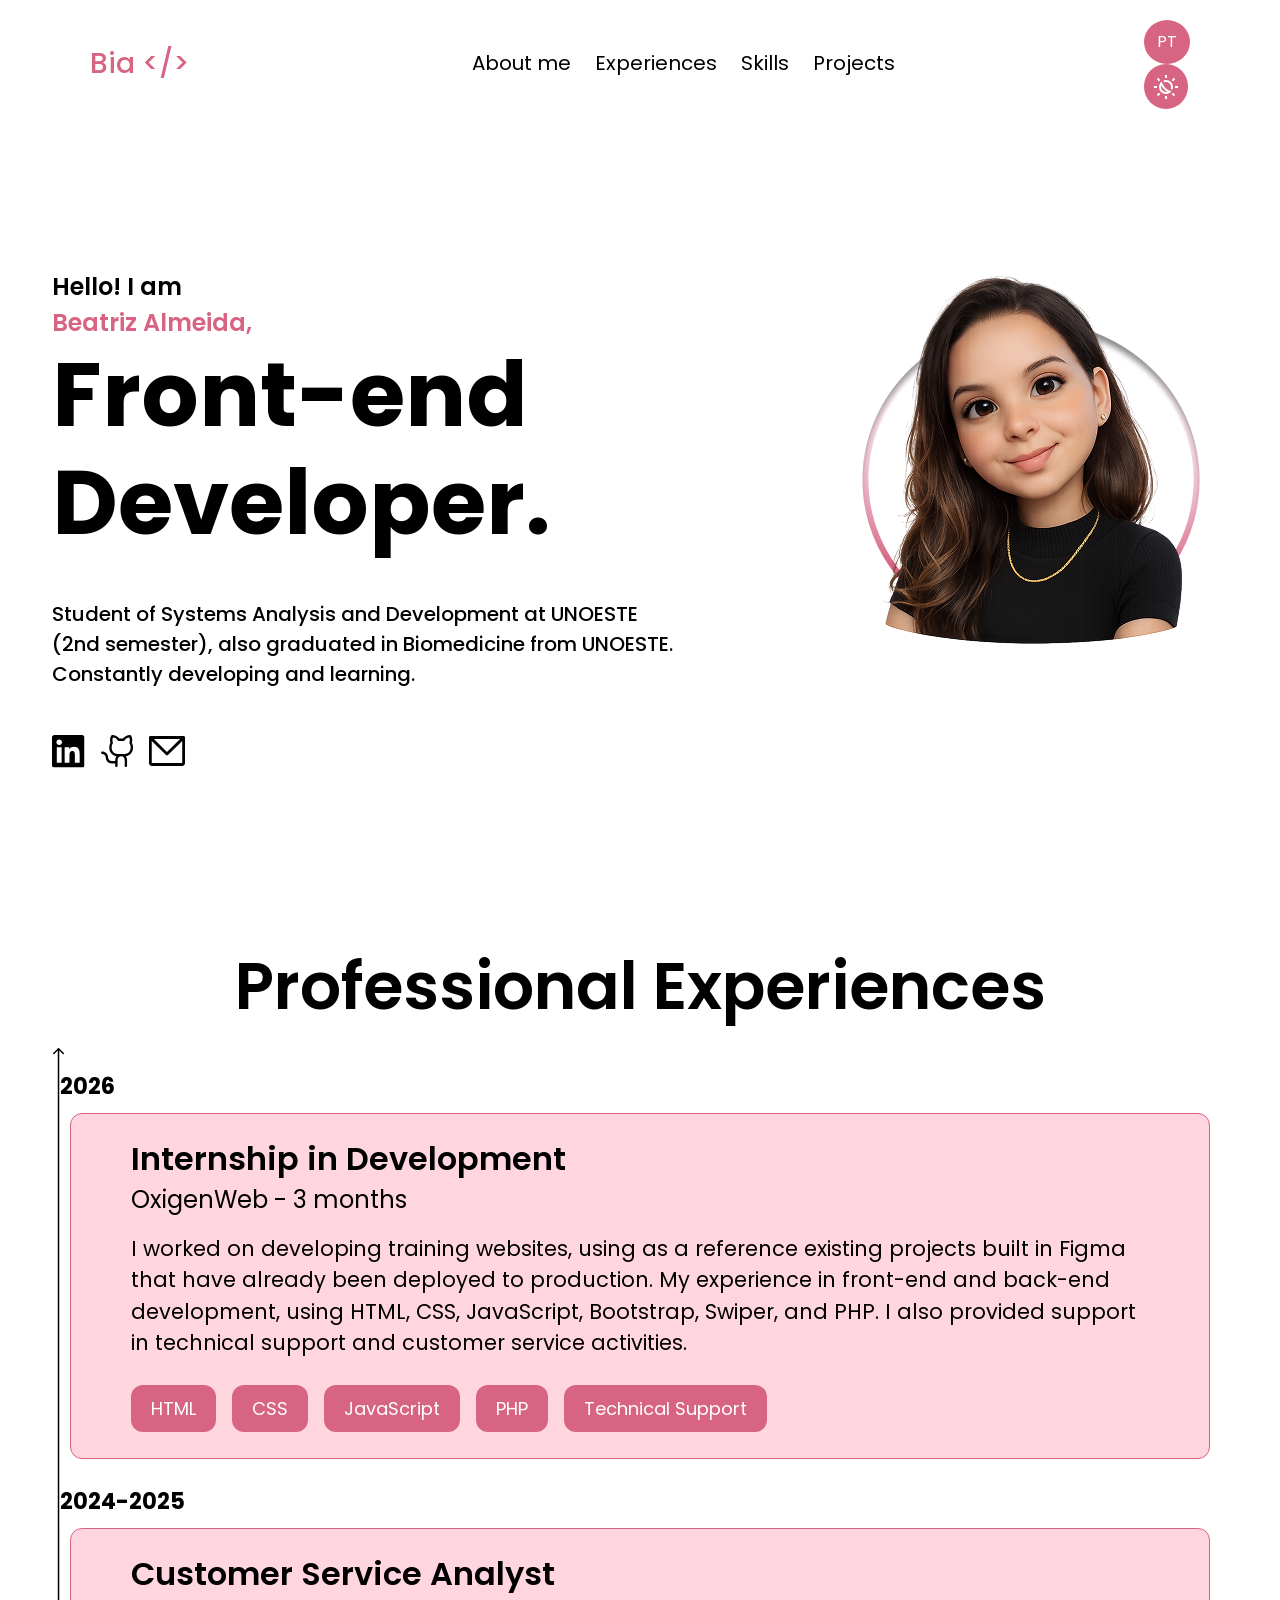
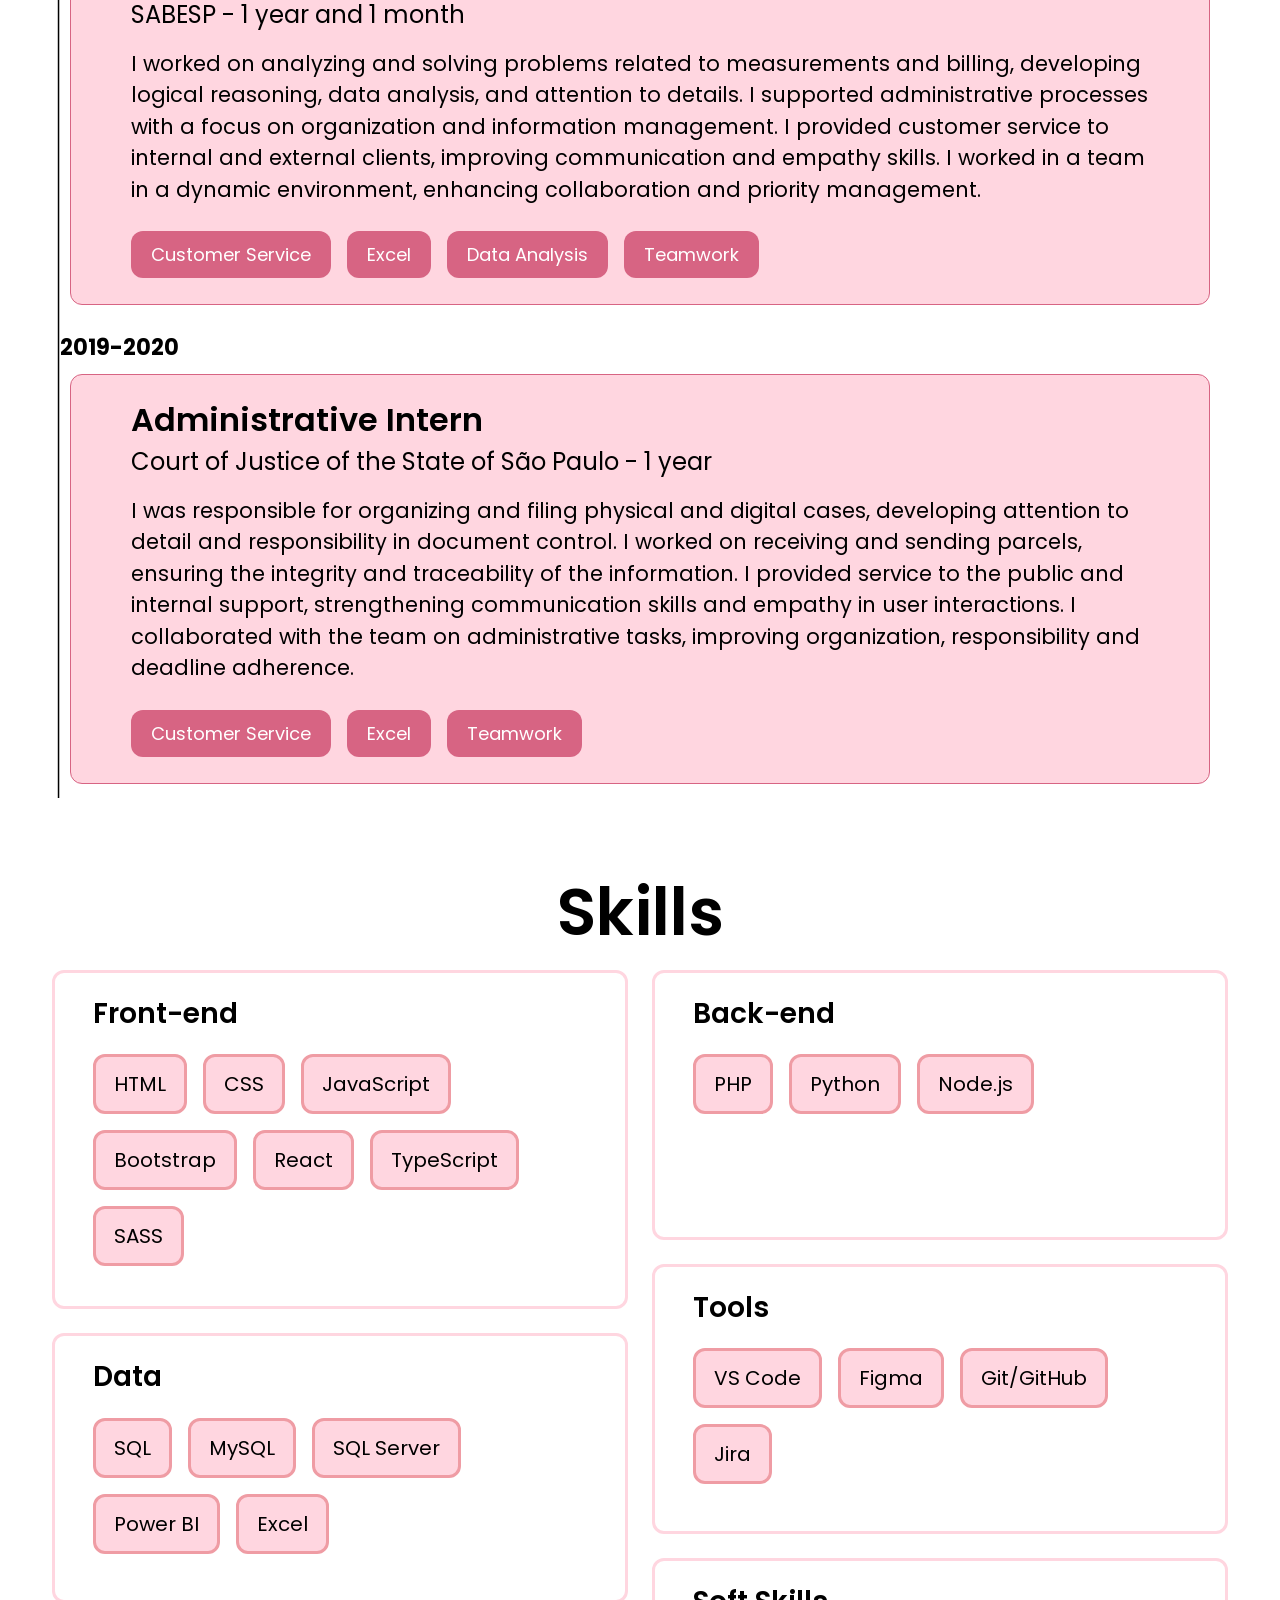
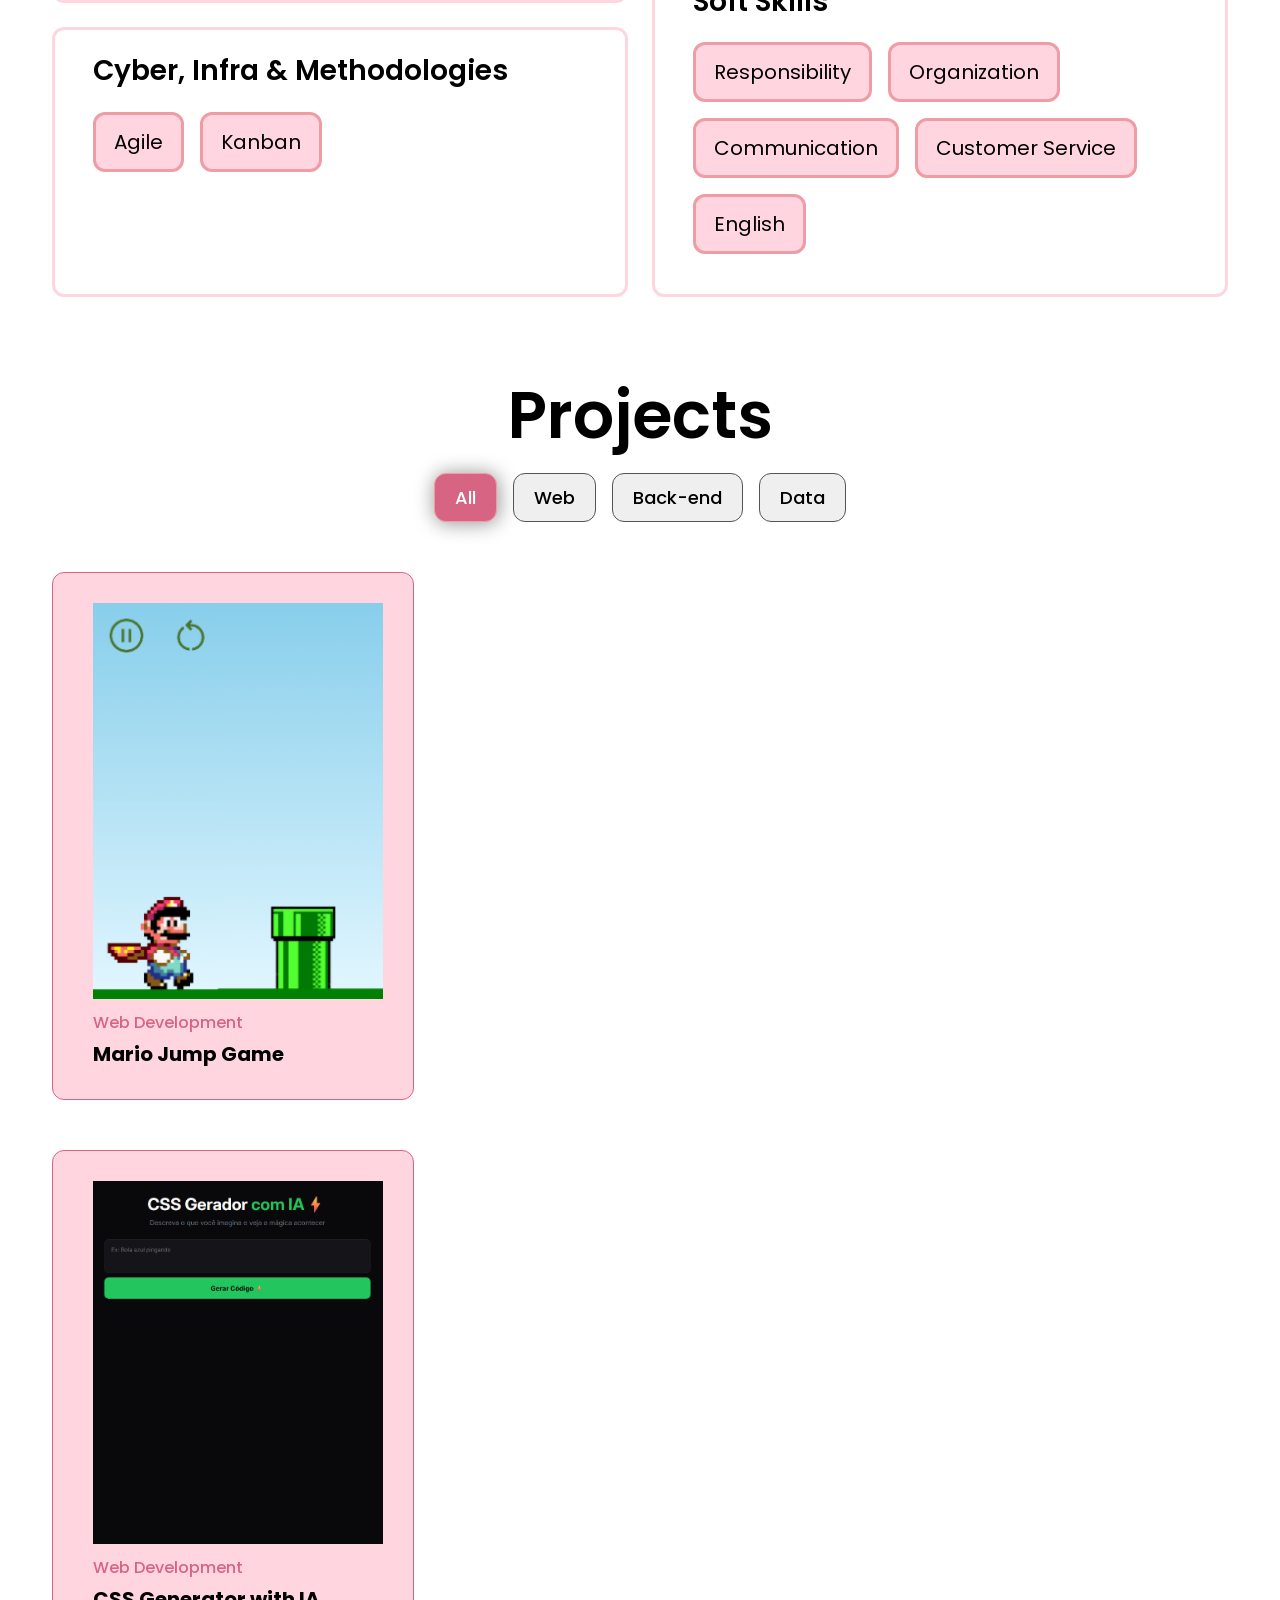
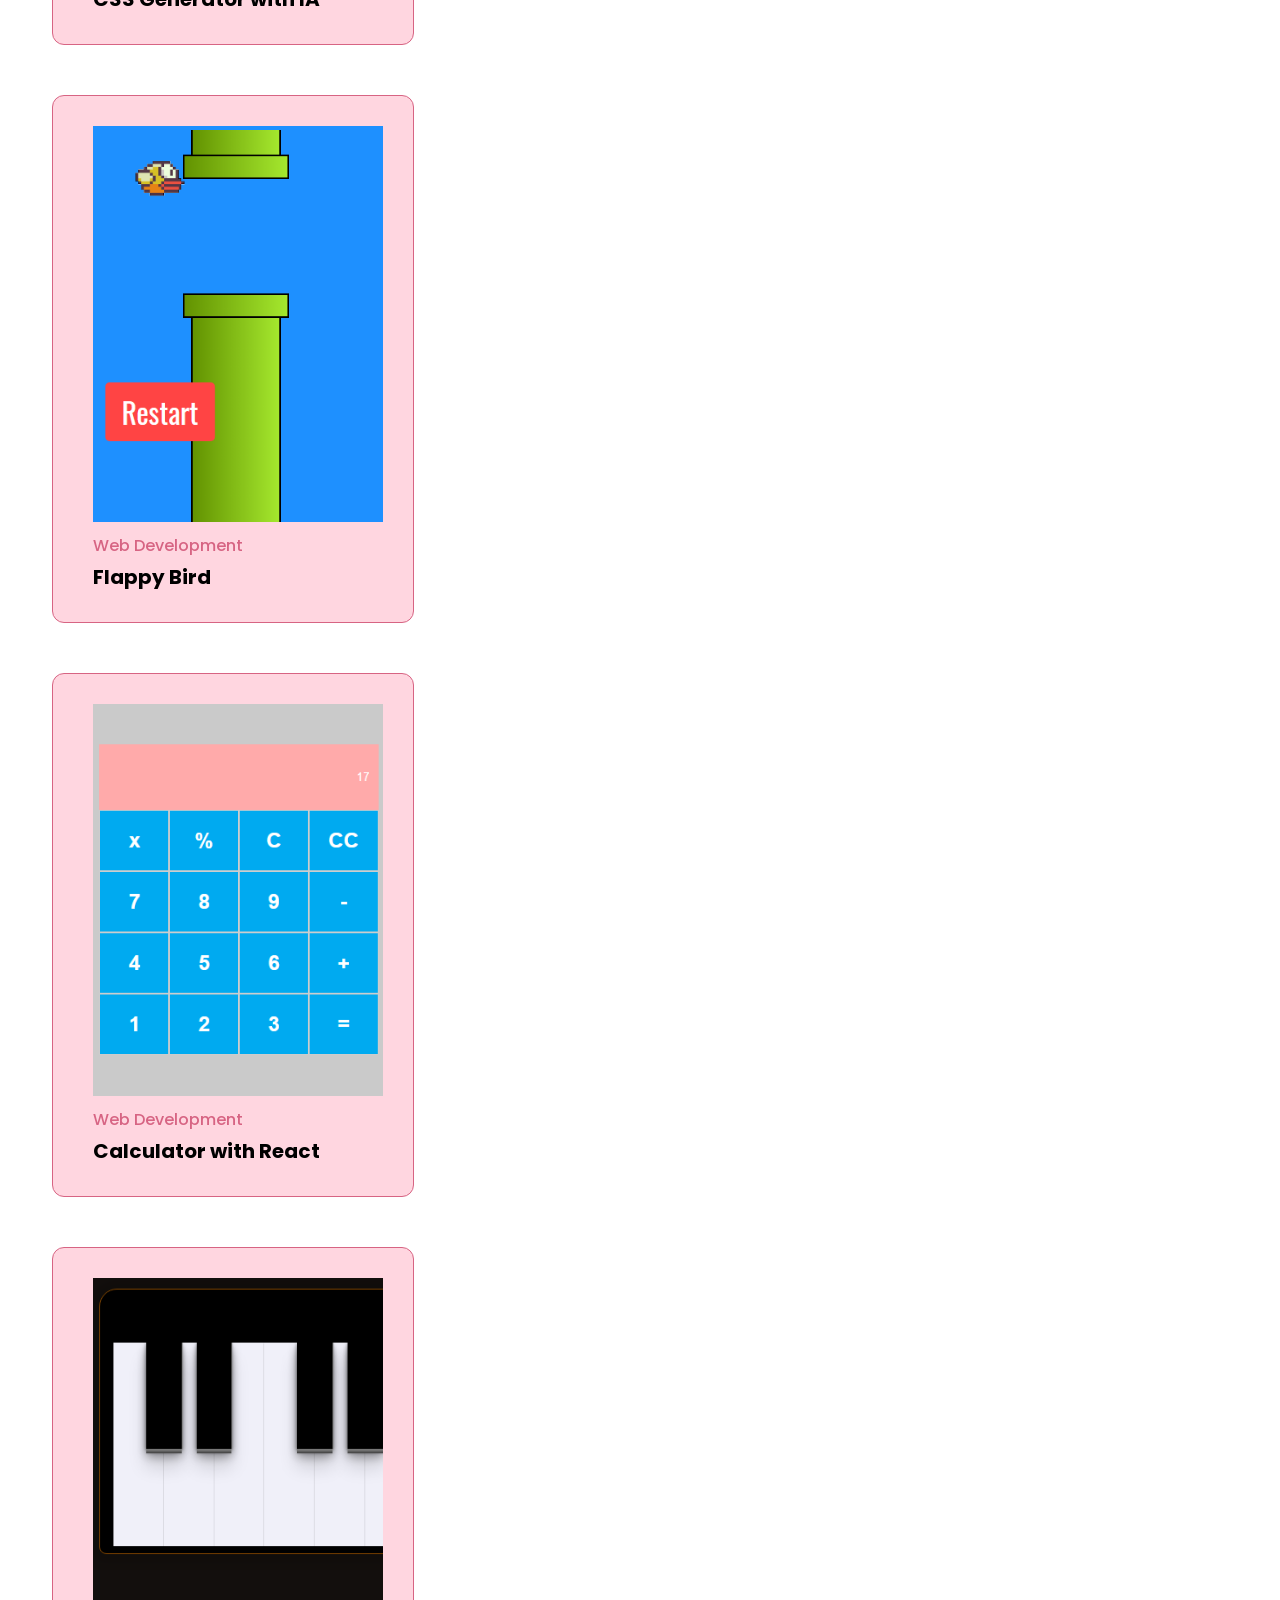
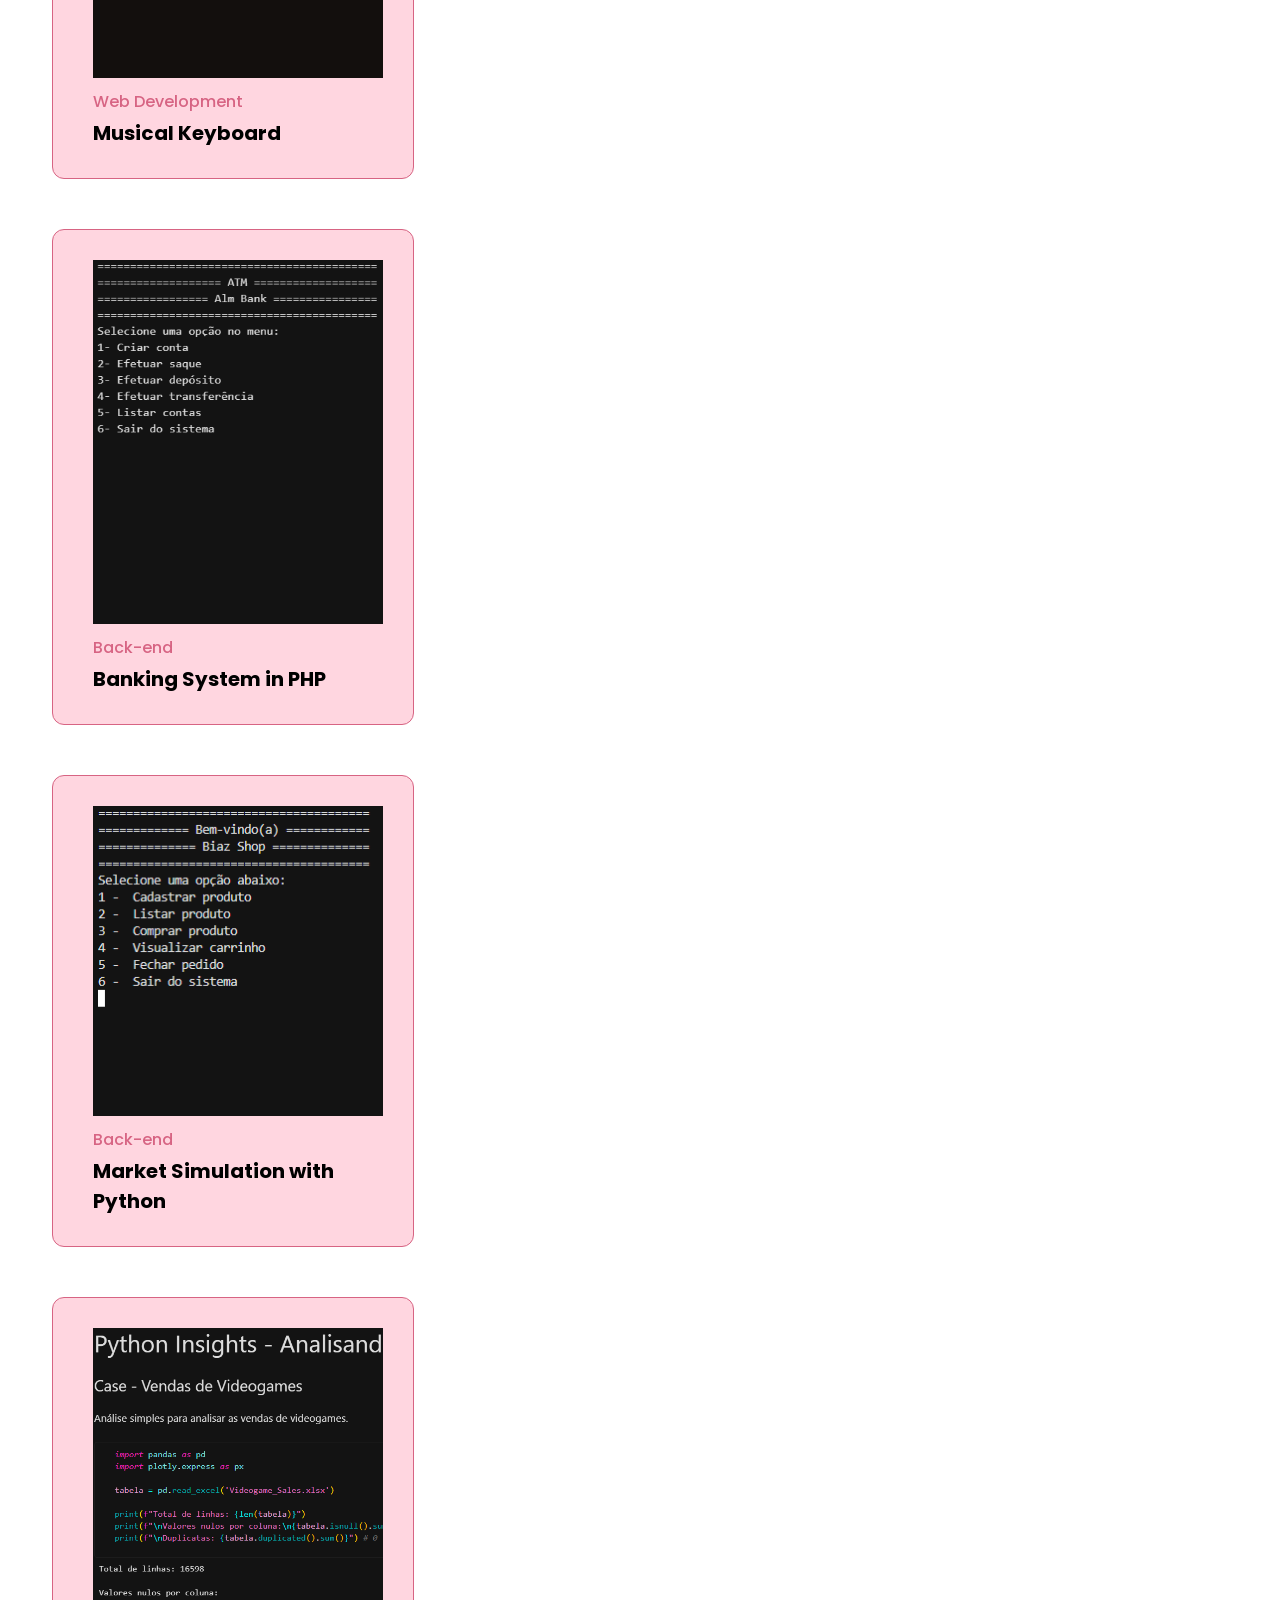
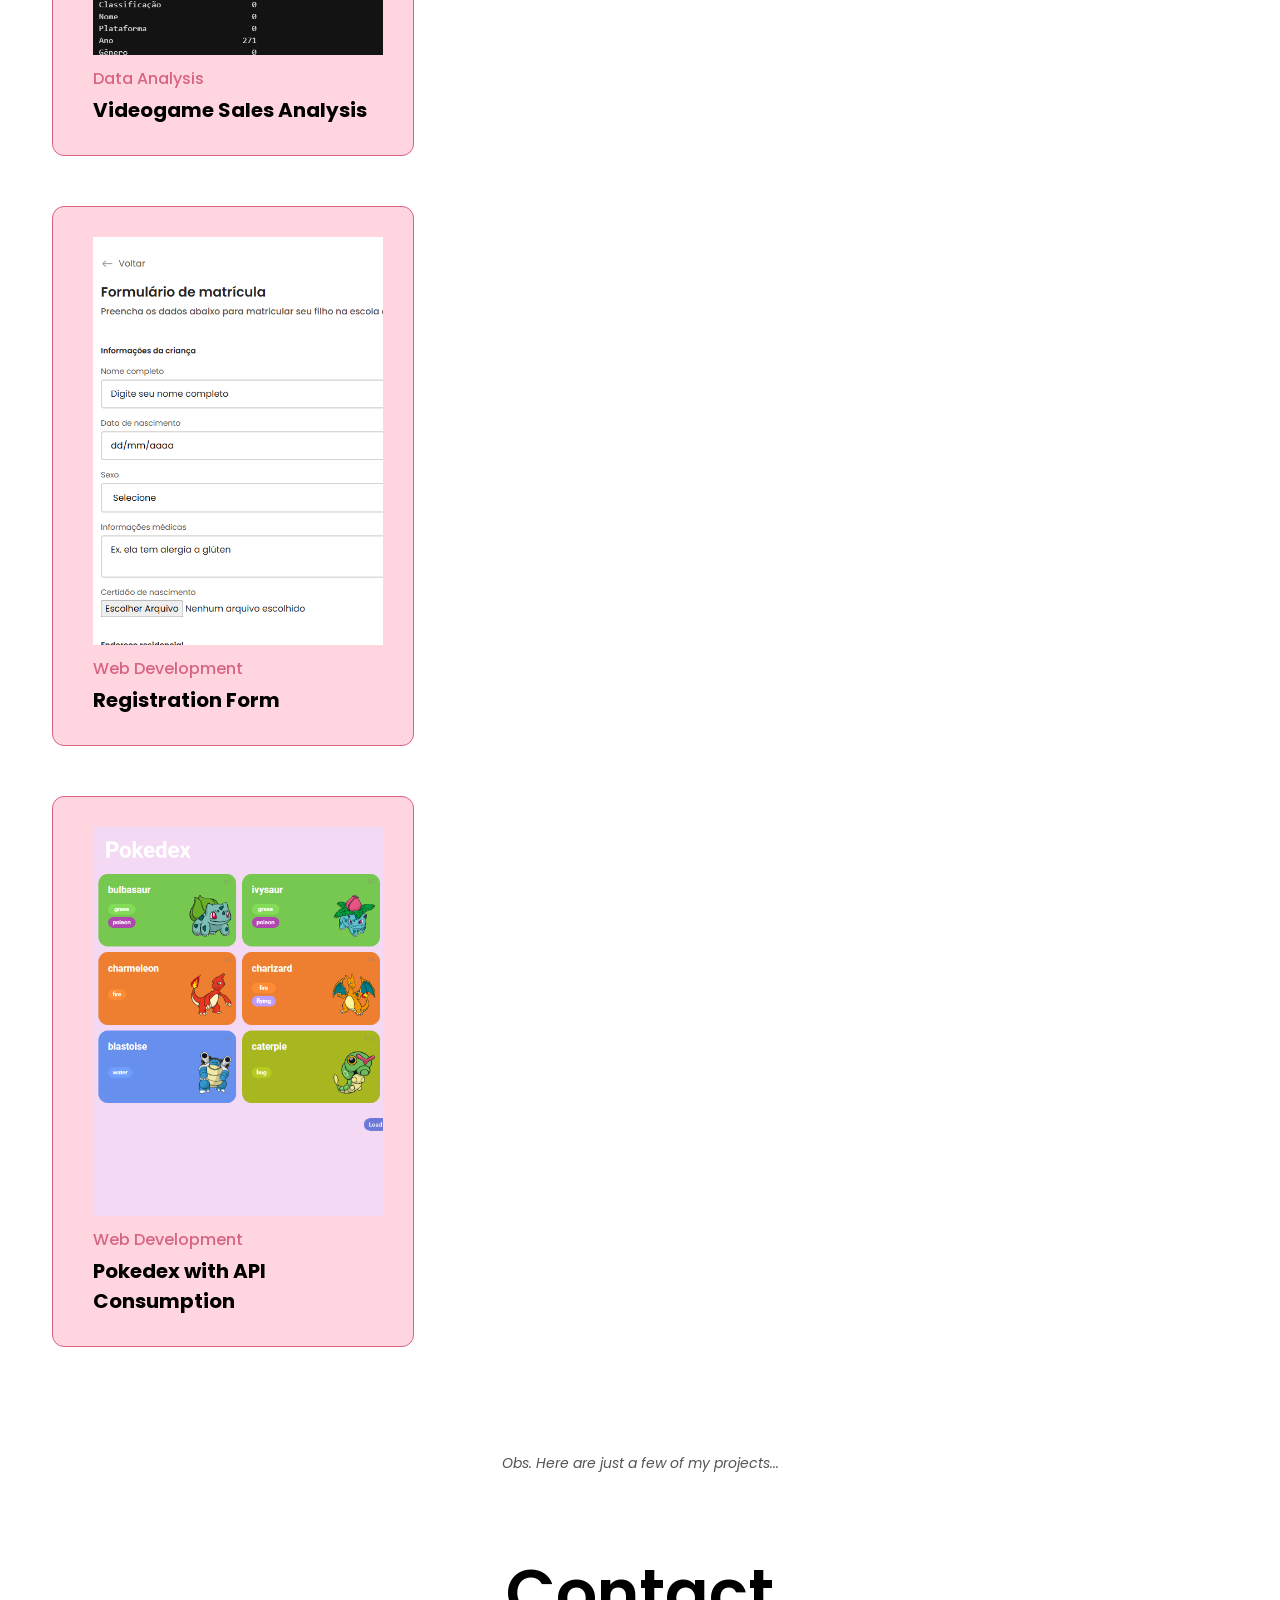
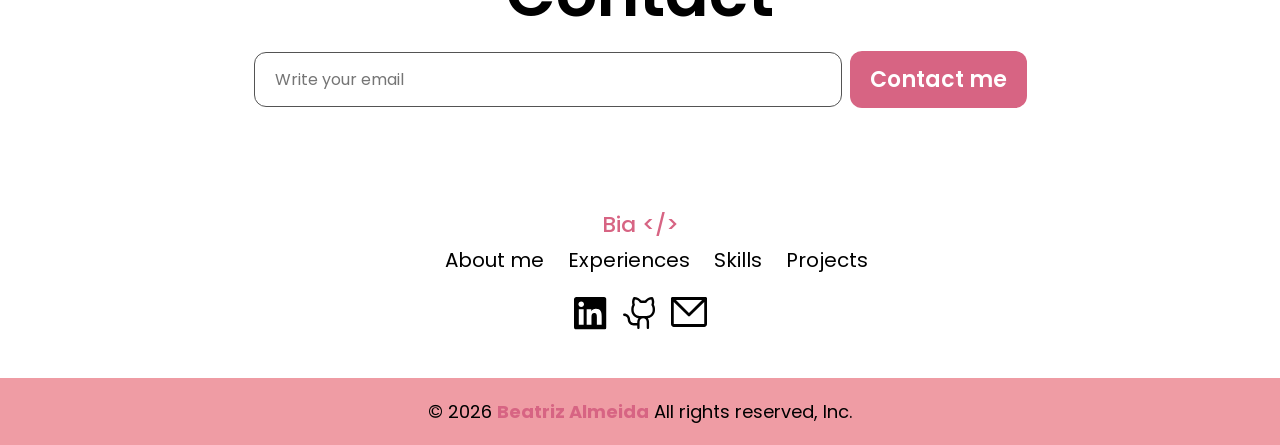
==== commit 871719a5: "teste3: idioma" ====
--- a/en/index.html
+++ b/en/index.html
@@ -42,13 +42,10 @@
                 </nav>
             </div>
             <div class="d-flex flex-row gap-3 d-none d-lg-block">
-                <div class="btn-languages dropdown-languages">
-                    <button class="dropdown-languages-btn btn-pt">
-                        EN
+                <div class="btn-languages">
+                    <button class="btn-pt">
+                        PT
                     </button>
-                    <div class="dropdown-menu-languages">
-                        <button class="btn-en">PT</button>
-                    </div>
                 </div>
                 <div class="btn-temas dropdown-temas">
                     <button class="dropdown-temas-btn">
@@ -81,13 +78,10 @@
                             </ul>
                         </nav>
                         <div class="botoes-mobile d-flex flex-row gap-3">
-                            <div class="btn-languages dropdown-languages">
-                                <button class="dropdown-languages-btn btn-pt">
+                            <div class="btn-languages">
+                                <button class="btn-pt">
                                     PT
                                 </button>
-                                <div class="dropdown-menu-languages">
-                                    <button class="btn-en">EN</button>
-                                </div>
                             </div>
                             <div class="btn-temas dropdown-temas">
                                 <button class="dropdown-temas-btn">
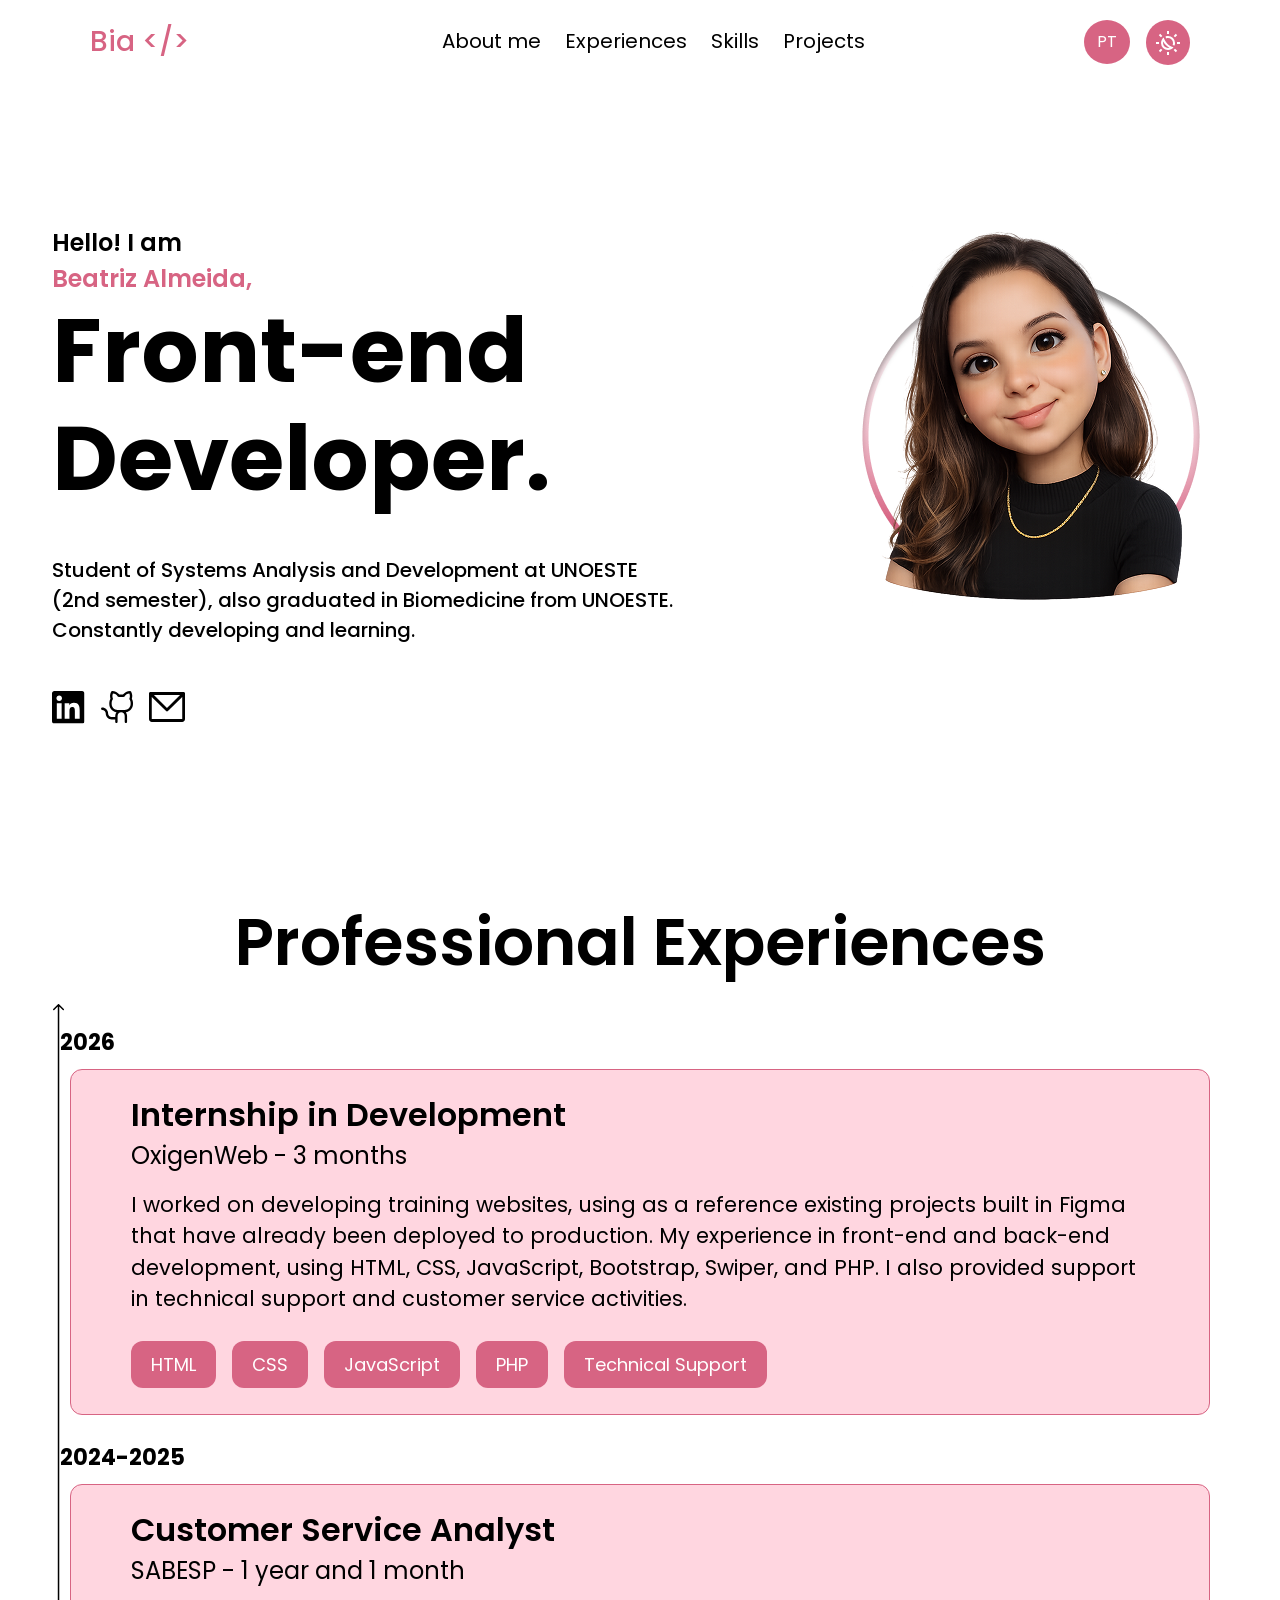
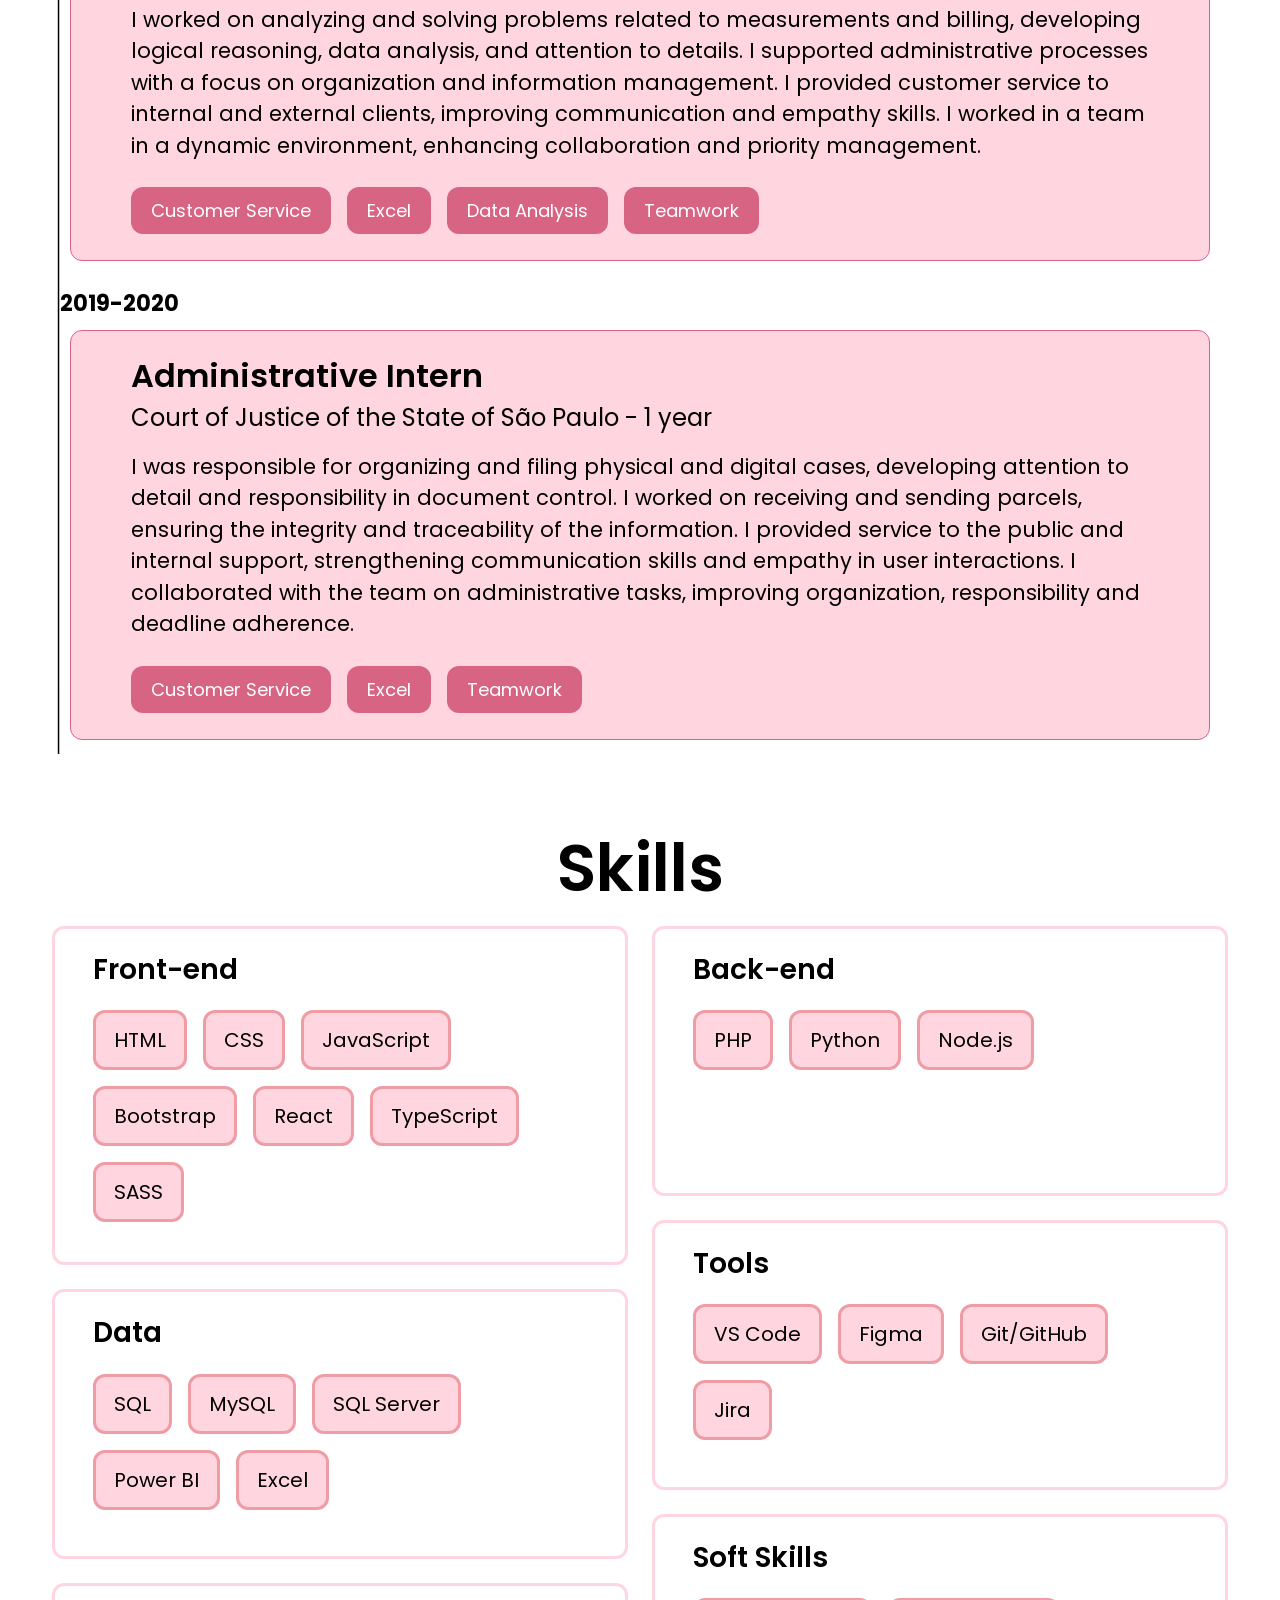
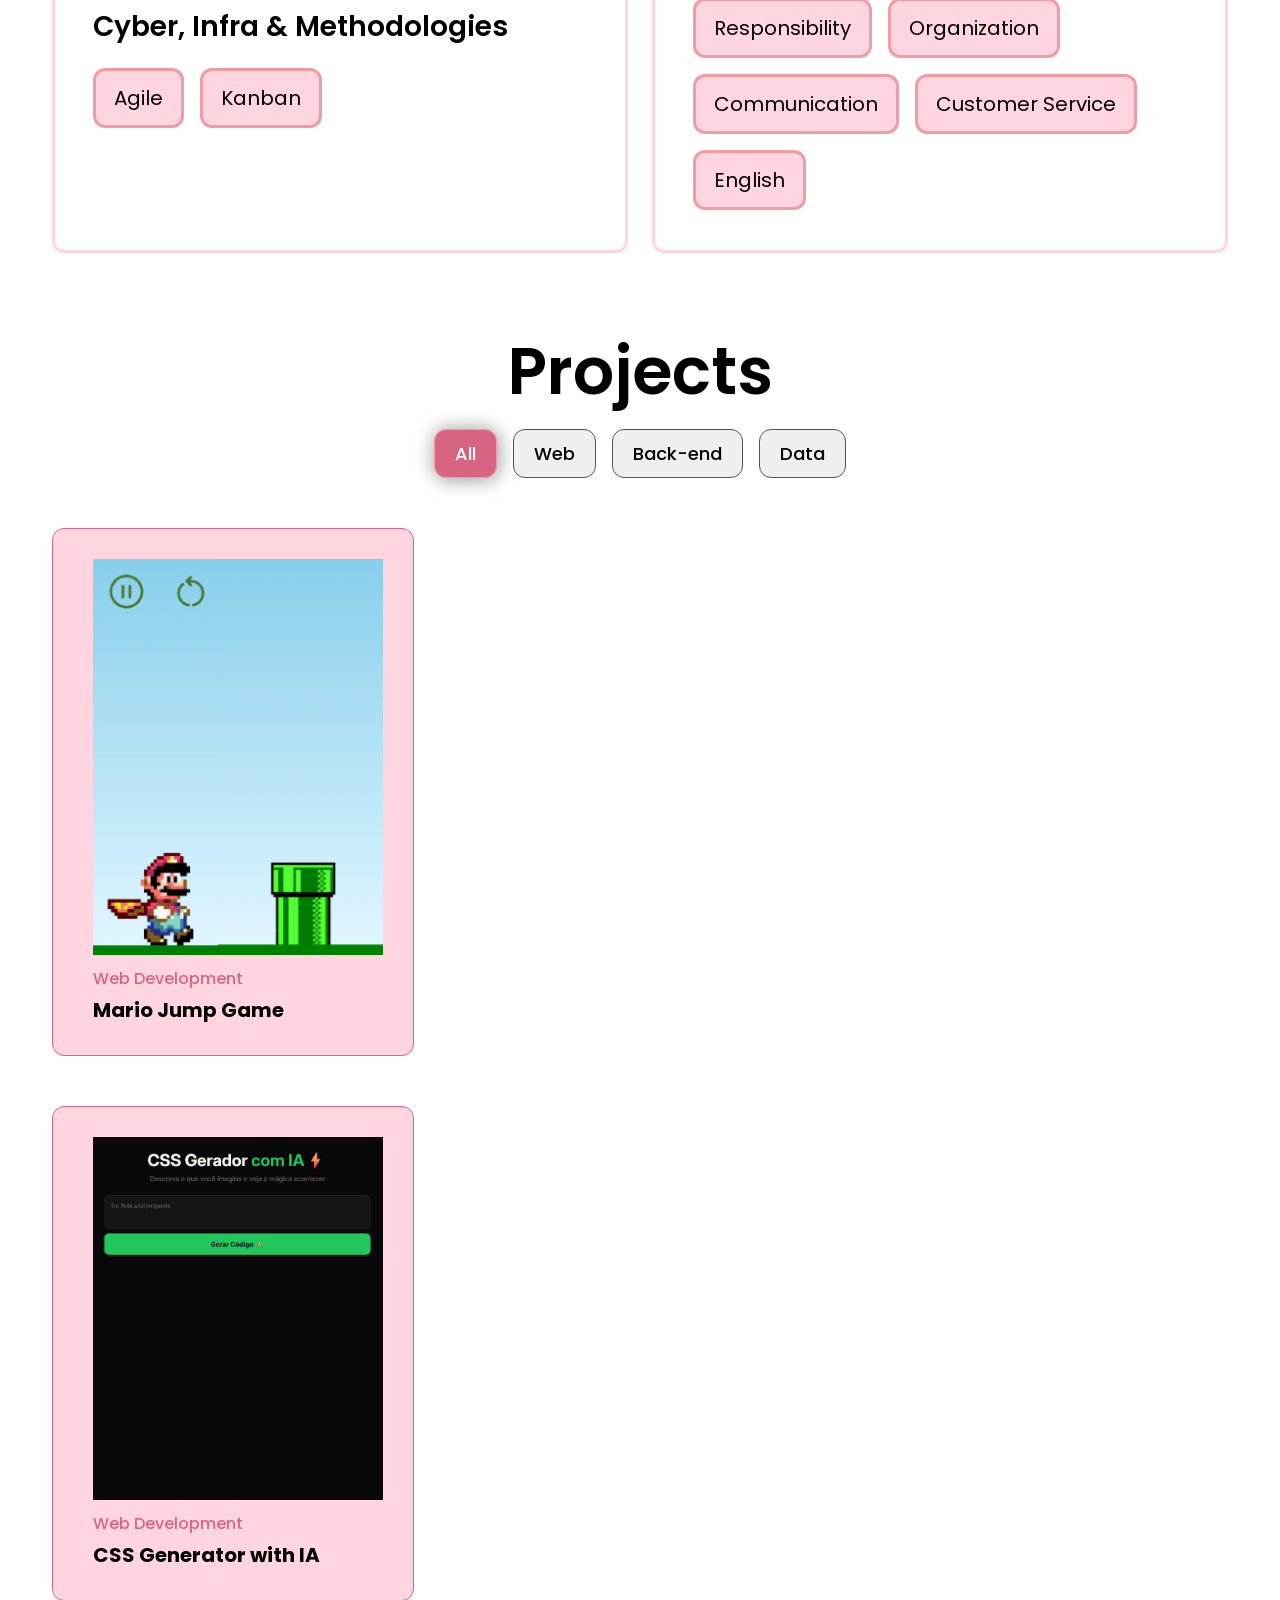
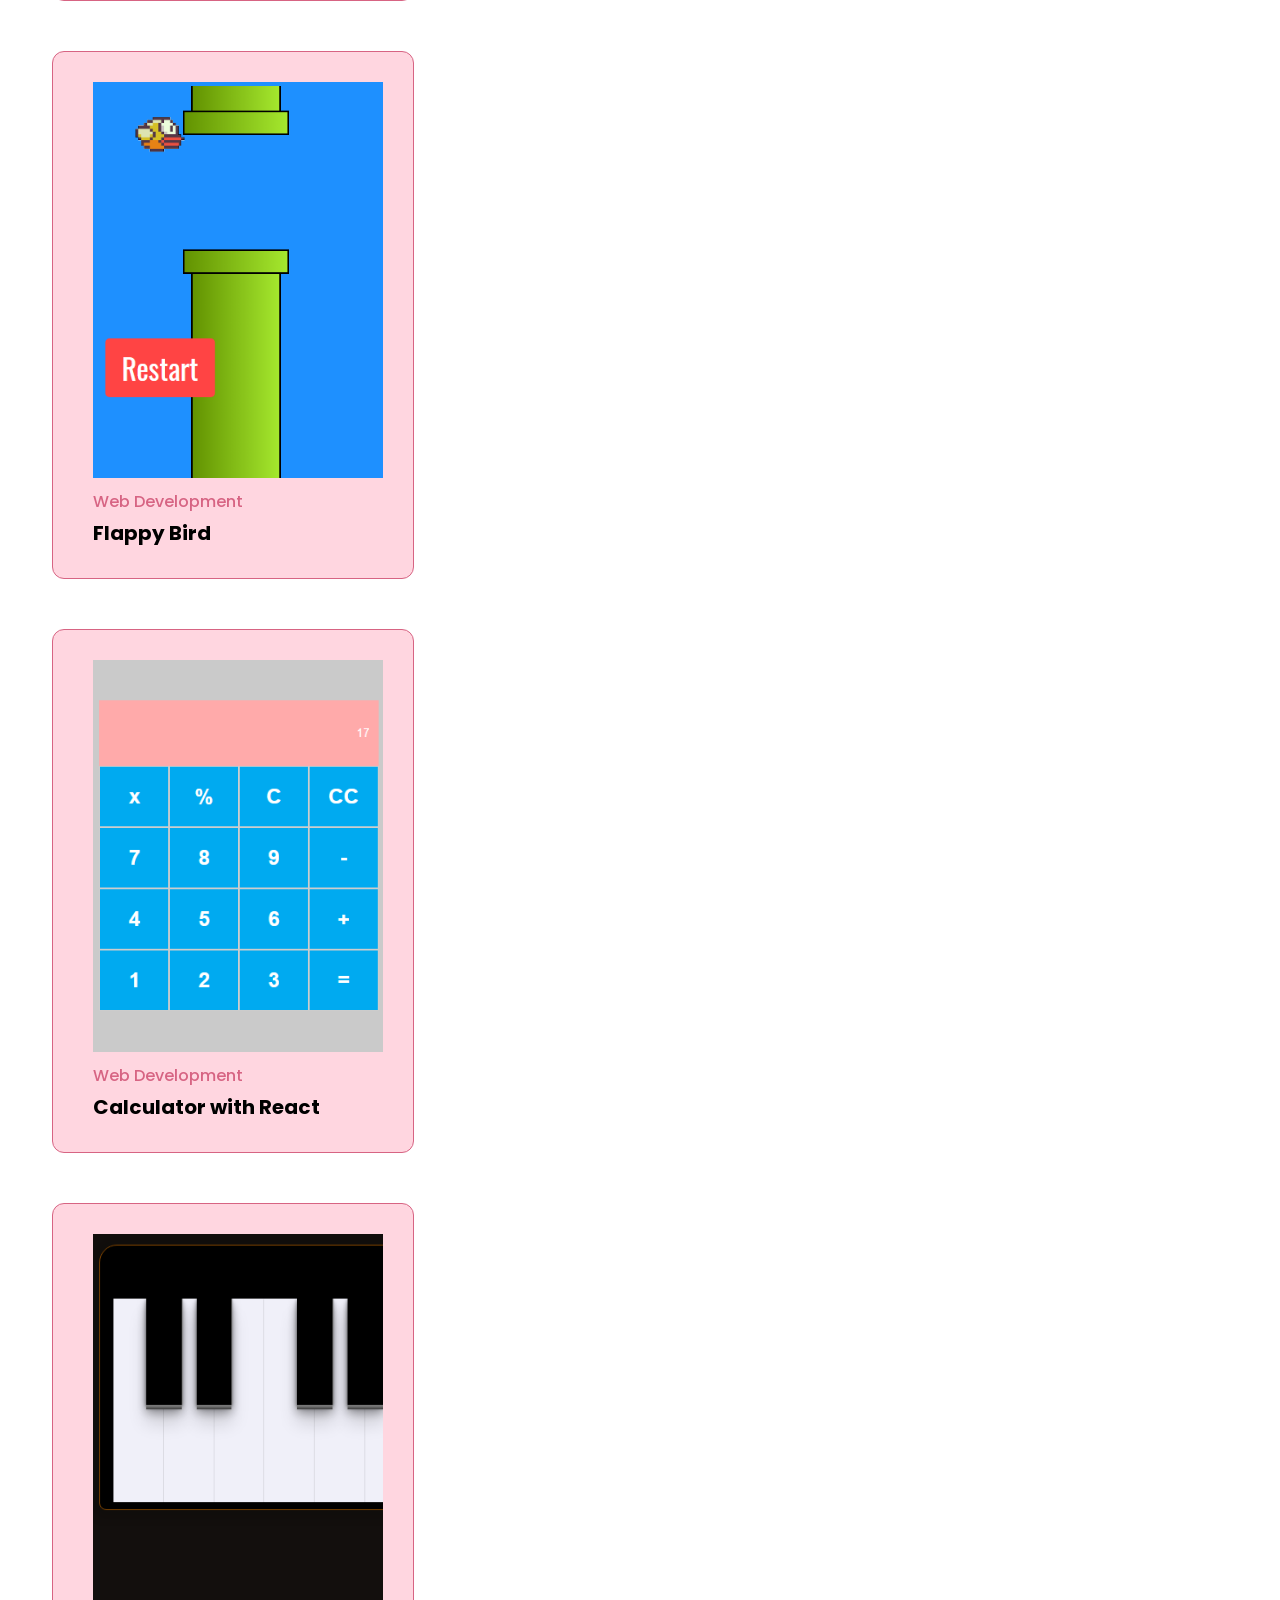
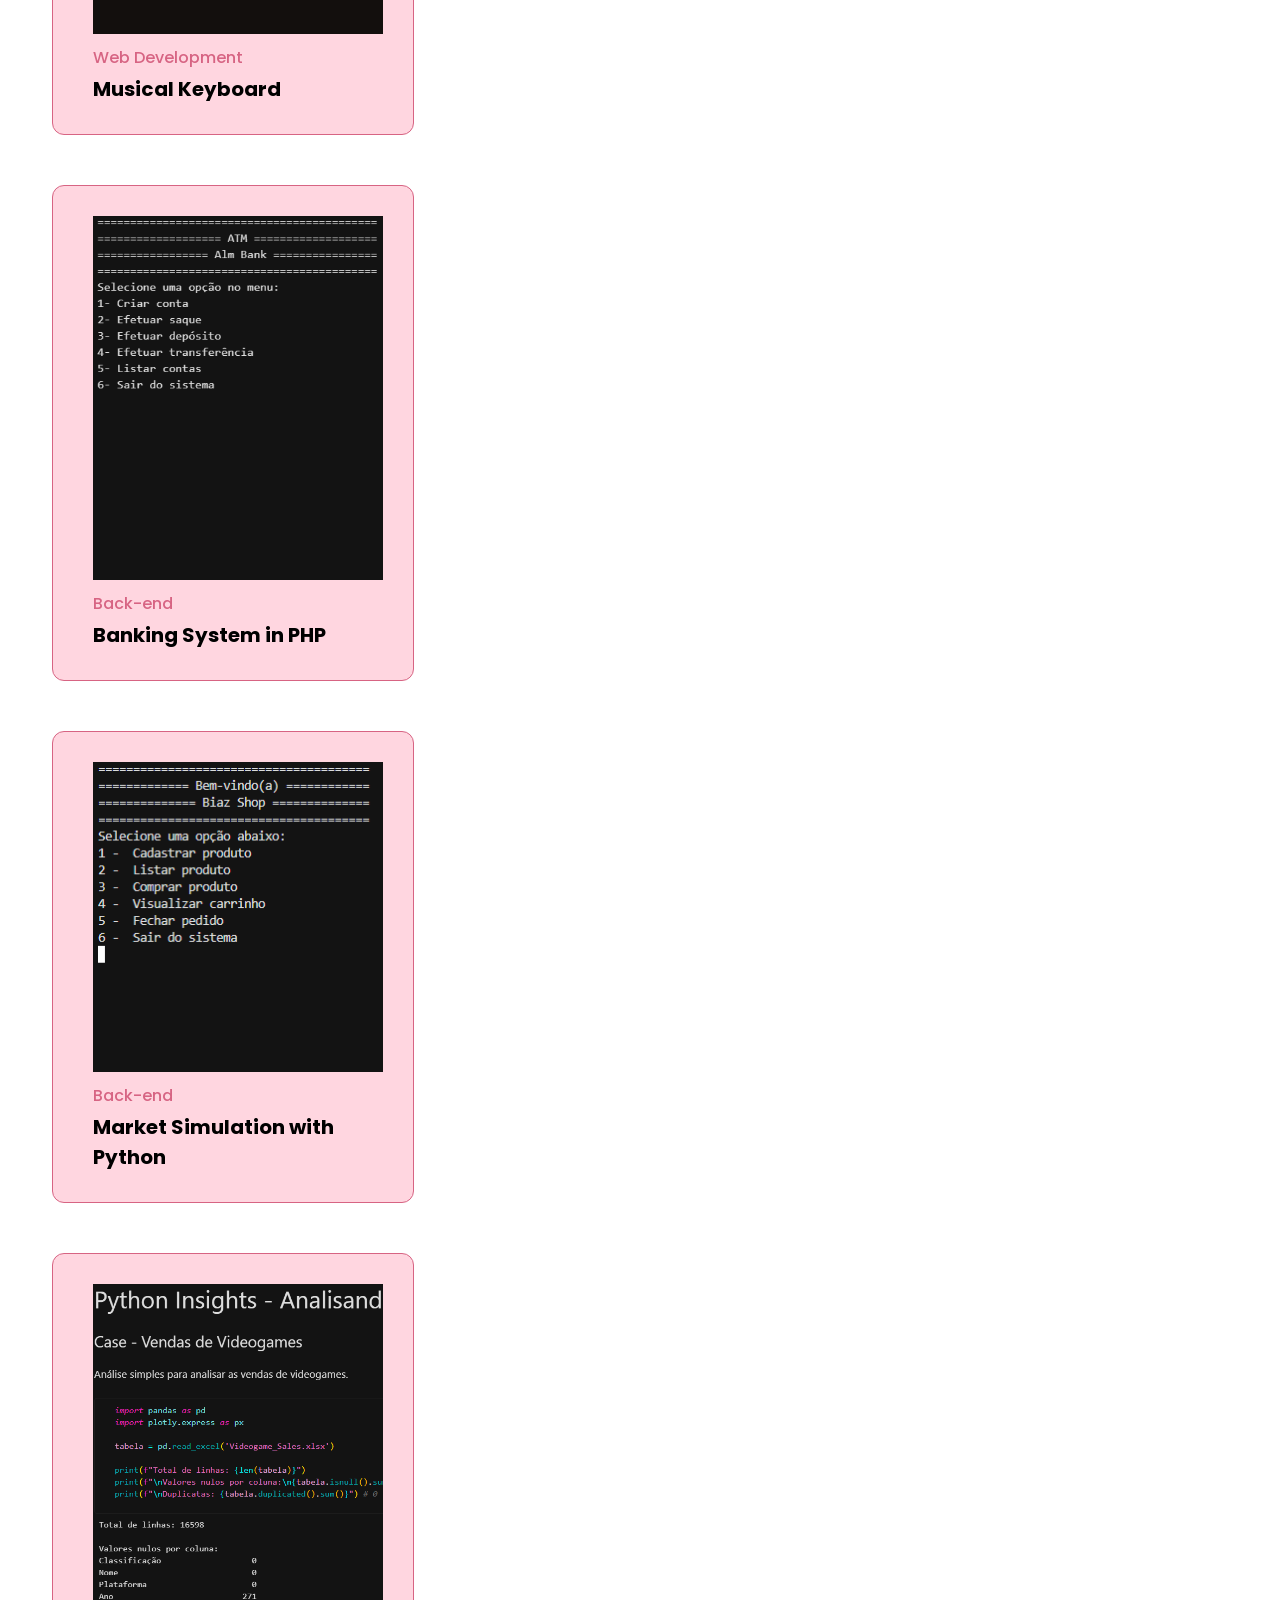
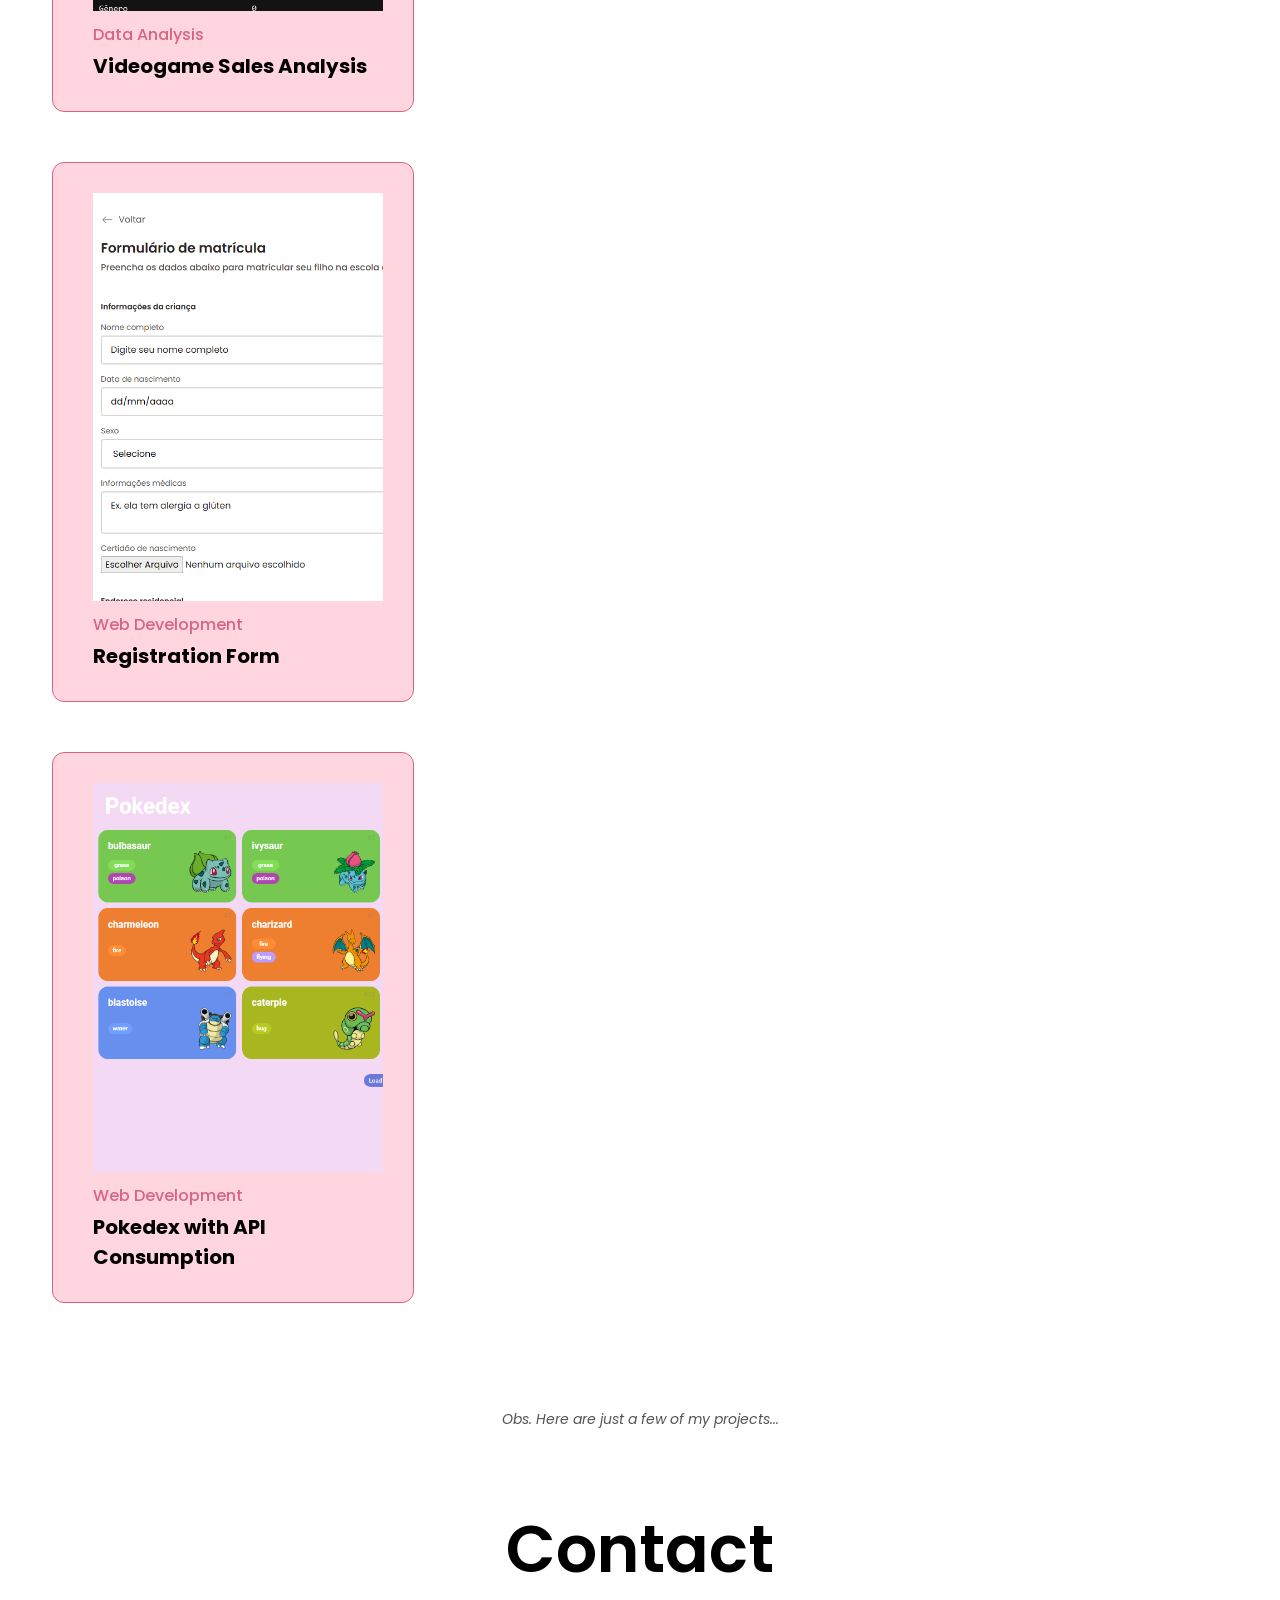
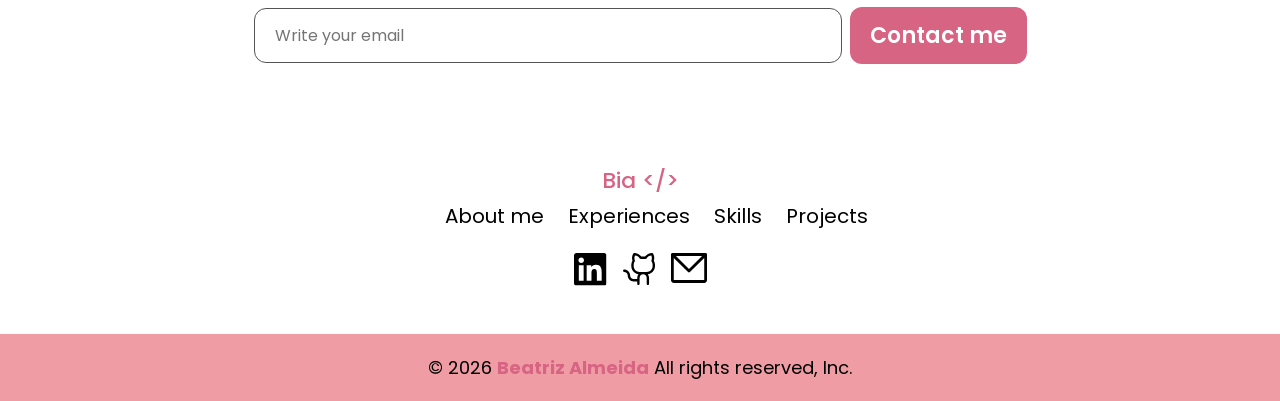
==== commit f5ac860f: "ultima correção idioma" ====
--- a/en/index.html
+++ b/en/index.html
@@ -41,23 +41,25 @@
                     </ul>
                 </nav>
             </div>
-            <div class="d-flex flex-row gap-3 d-none d-lg-block">
-                <div class="btn-languages">
-                    <button class="btn-pt">
-                        PT
-                    </button>
-                </div>
-                <div class="btn-temas dropdown-temas">
-                    <button class="dropdown-temas-btn">
-                        <img src="../images/icons/modos-tema.svg" alt="">
-                    </button>
-                    <div class="dropdown-menu-temas">
-                        <button class="btn-tema-claro">
-                            <img src="../images/icons/tema-claro.svg" alt="Light Mode">
+            <div class="d-none d-lg-block">
+                <div class="d-flex flex-row gap-3">
+                    <div class="btn-languages">
+                        <button class="btn-pt">
+                            PT
                         </button>
-                        <button class="btn-tema-escuro mt-1">
-                            <img src="../images/icons/tema-escuro.svg" alt="Dark Mode">
+                    </div>
+                    <div class="btn-temas dropdown-temas">
+                        <button class="dropdown-temas-btn">
+                            <img src="../images/icons/modos-tema.svg" alt="">
                         </button>
+                        <div class="dropdown-menu-temas">
+                            <button class="btn-tema-claro">
+                                <img src="../images/icons/tema-claro.svg" alt="Light Mode">
+                            </button>
+                            <button class="btn-tema-escuro mt-1">
+                                <img src="../images/icons/tema-escuro.svg" alt="Dark Mode">
+                            </button>
+                        </div>
                     </div>
                 </div>
             </div>
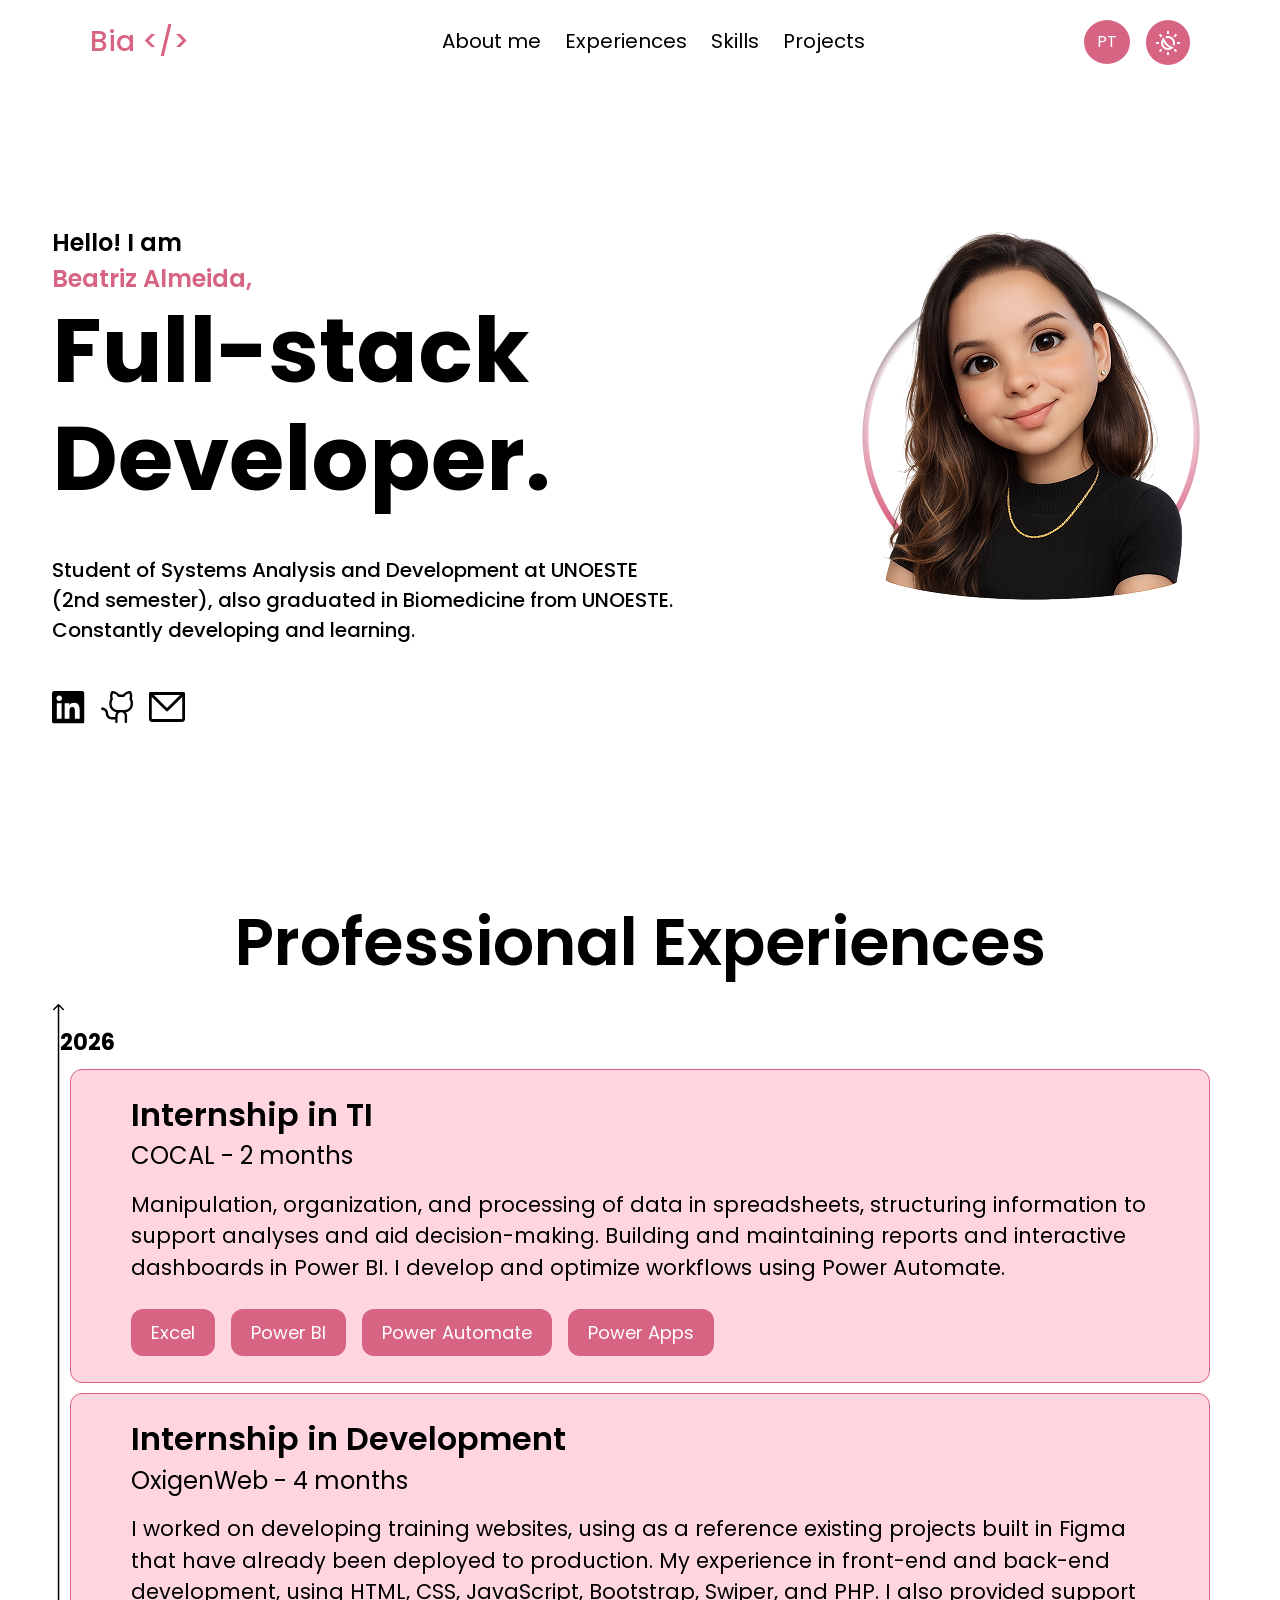
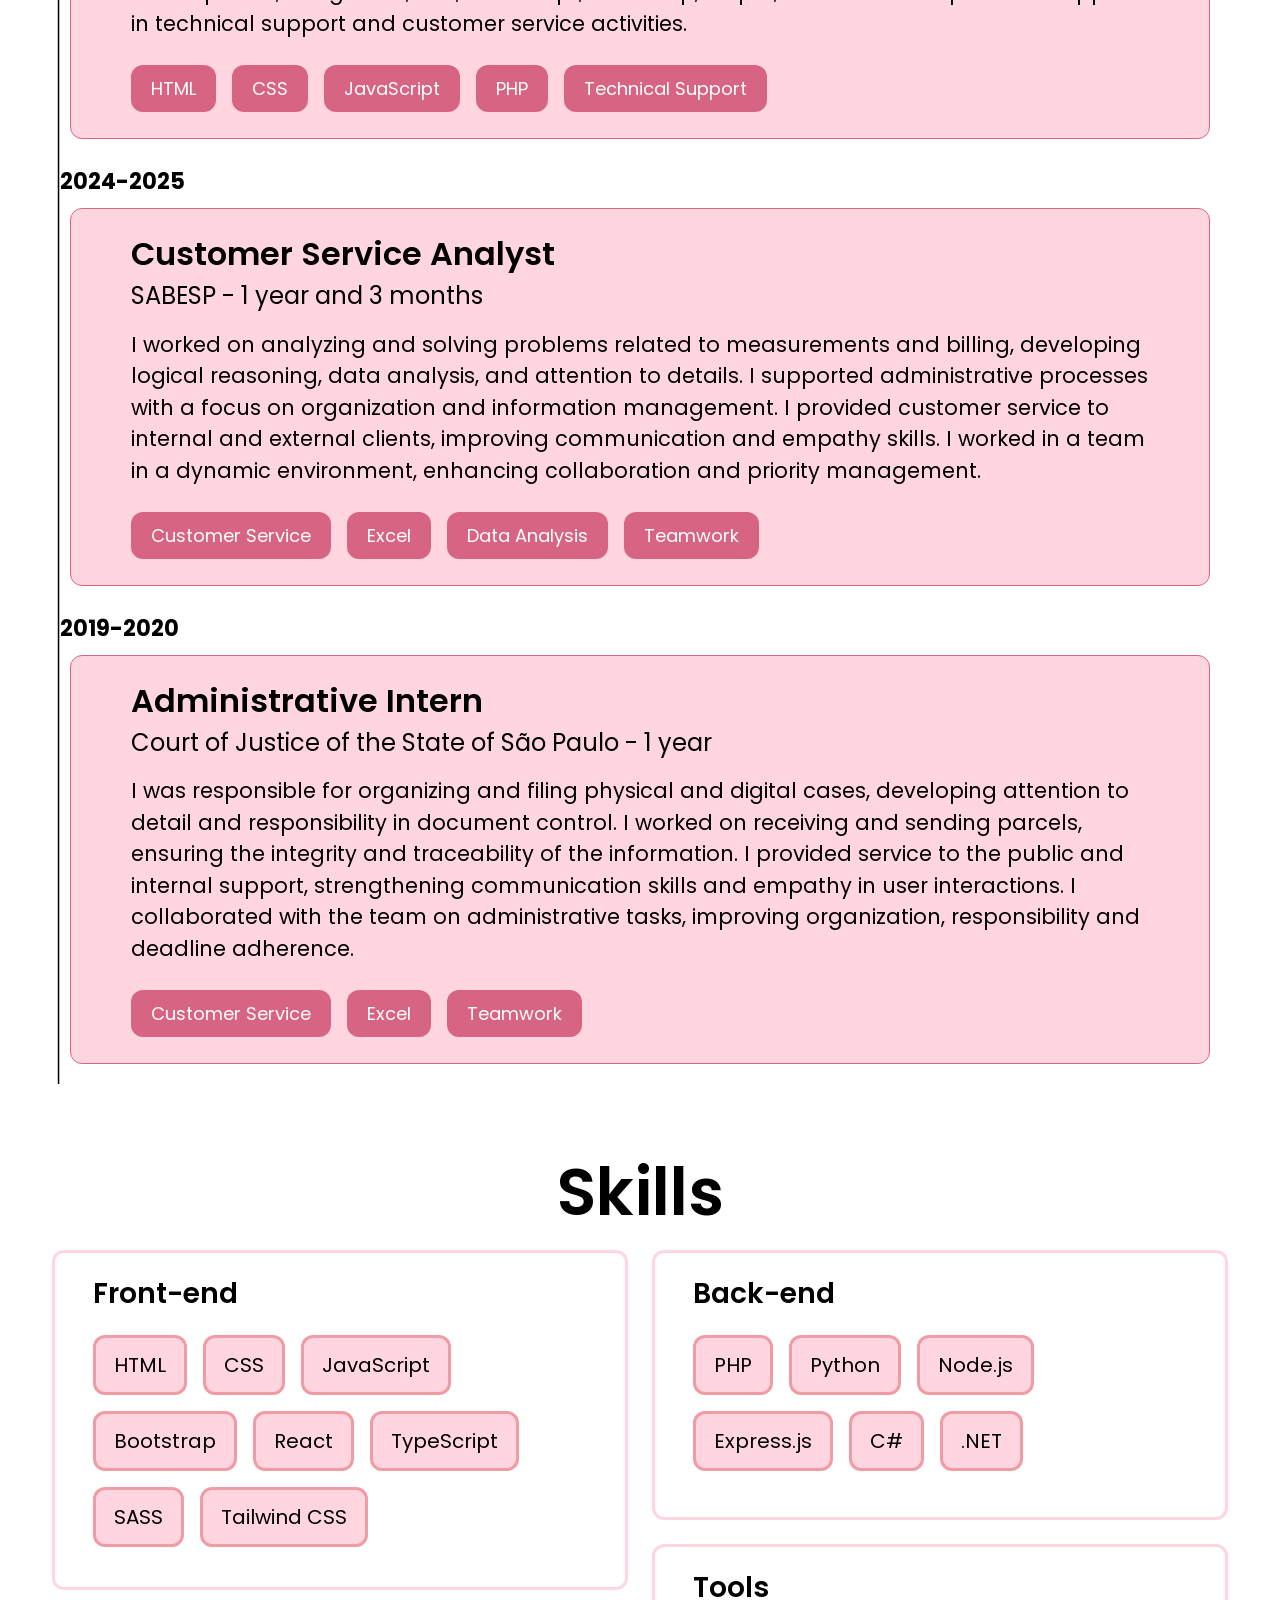
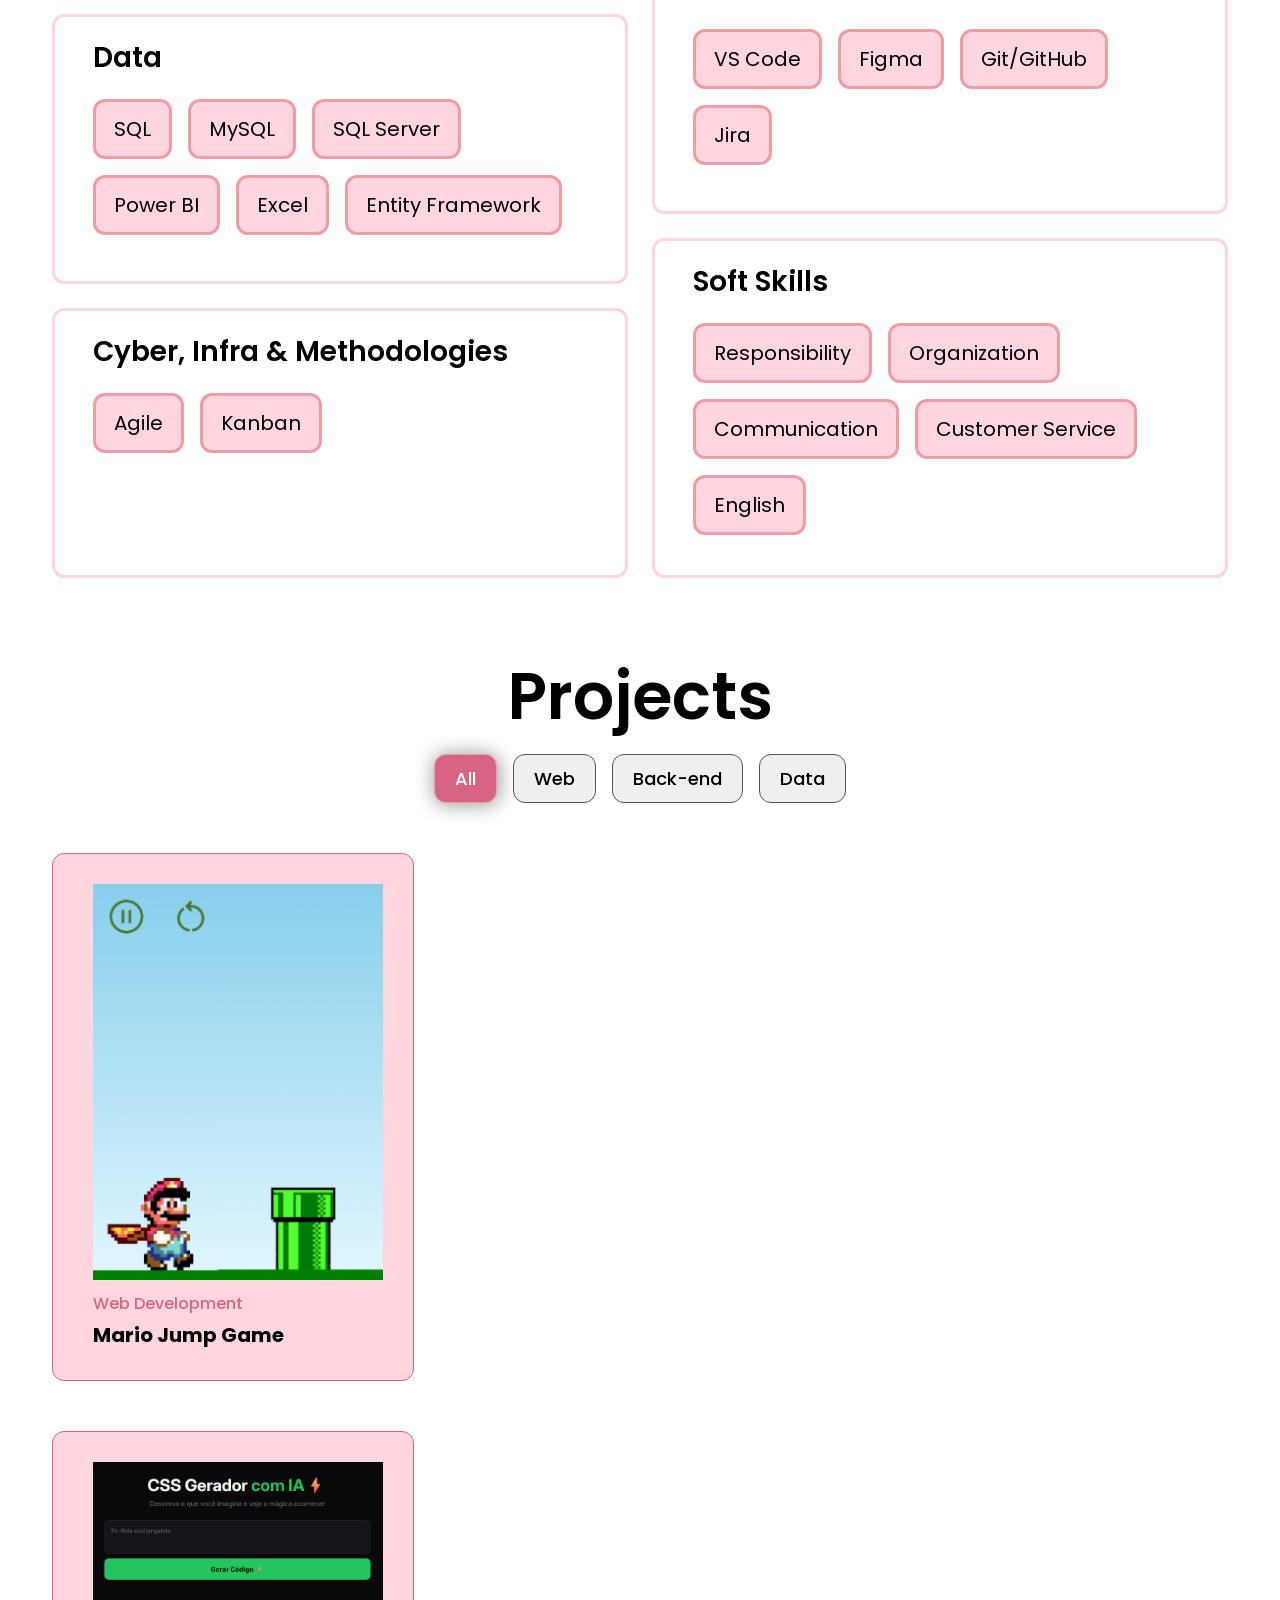
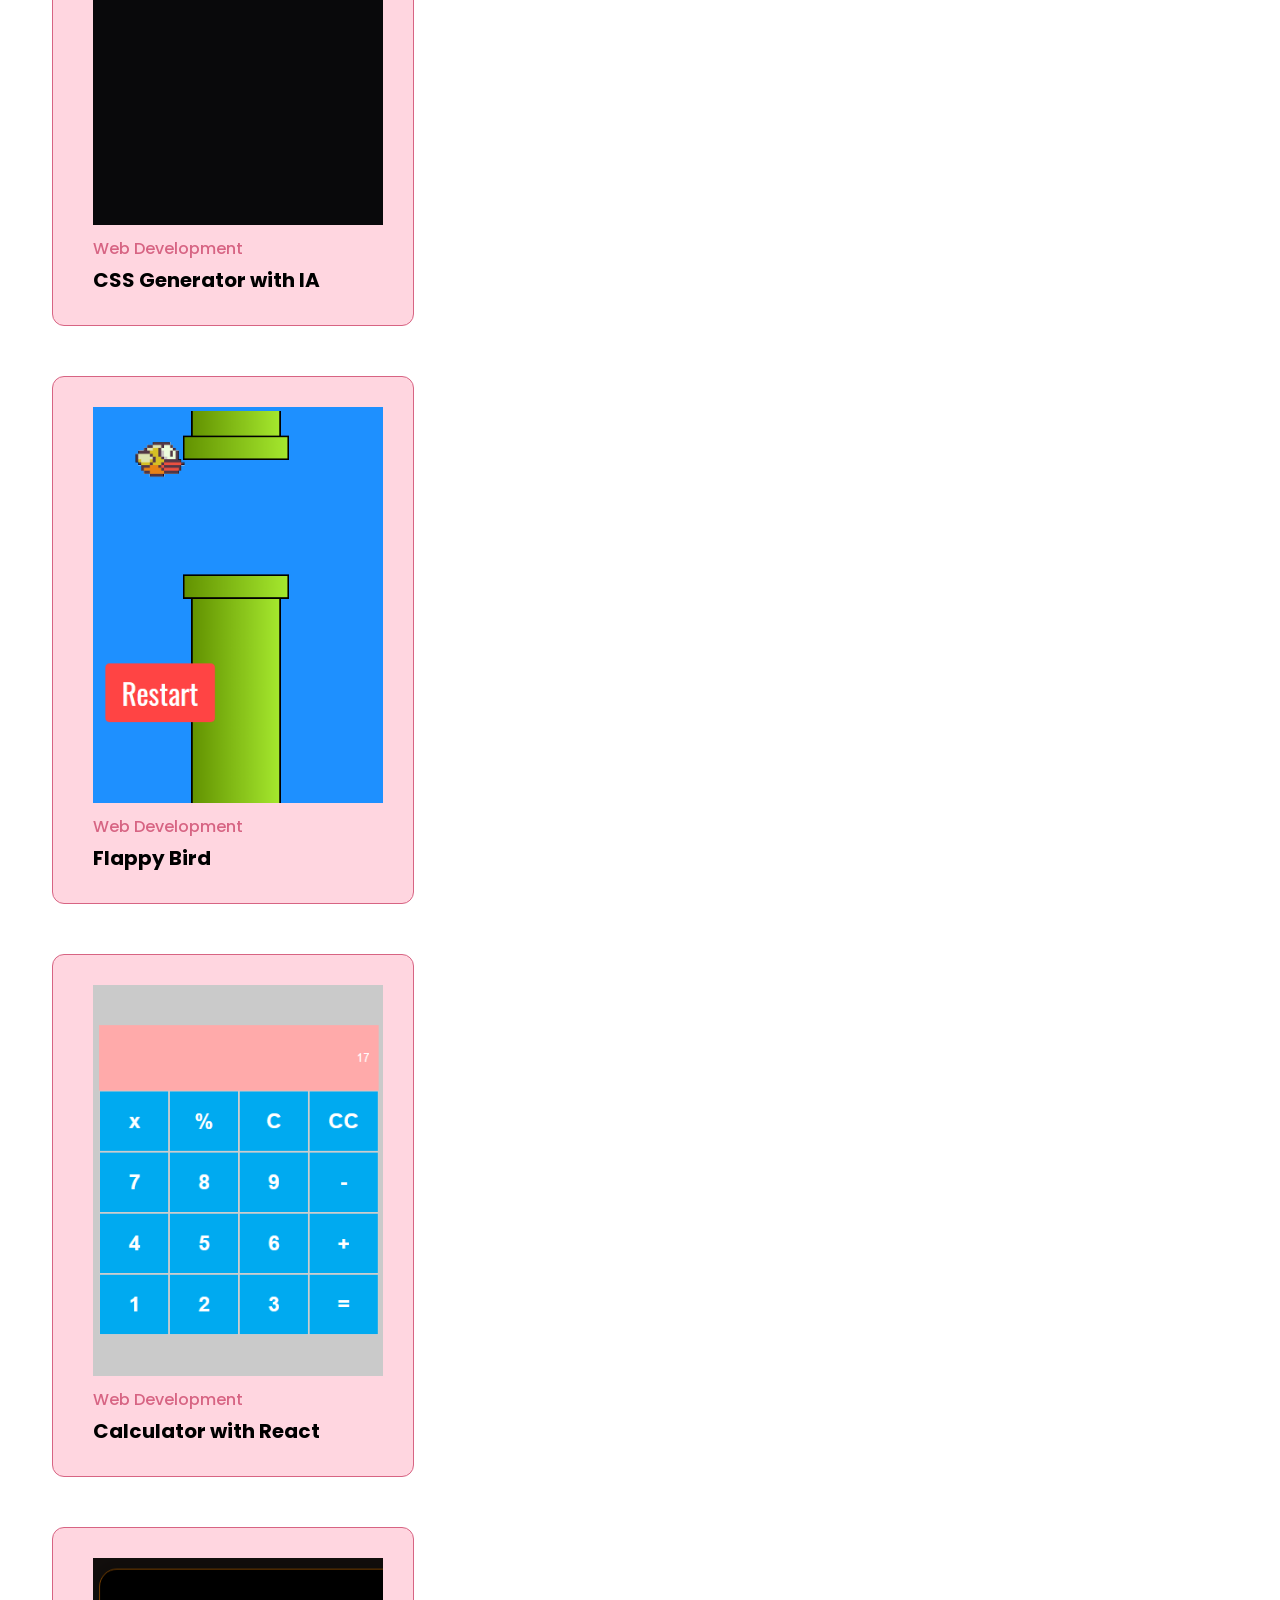
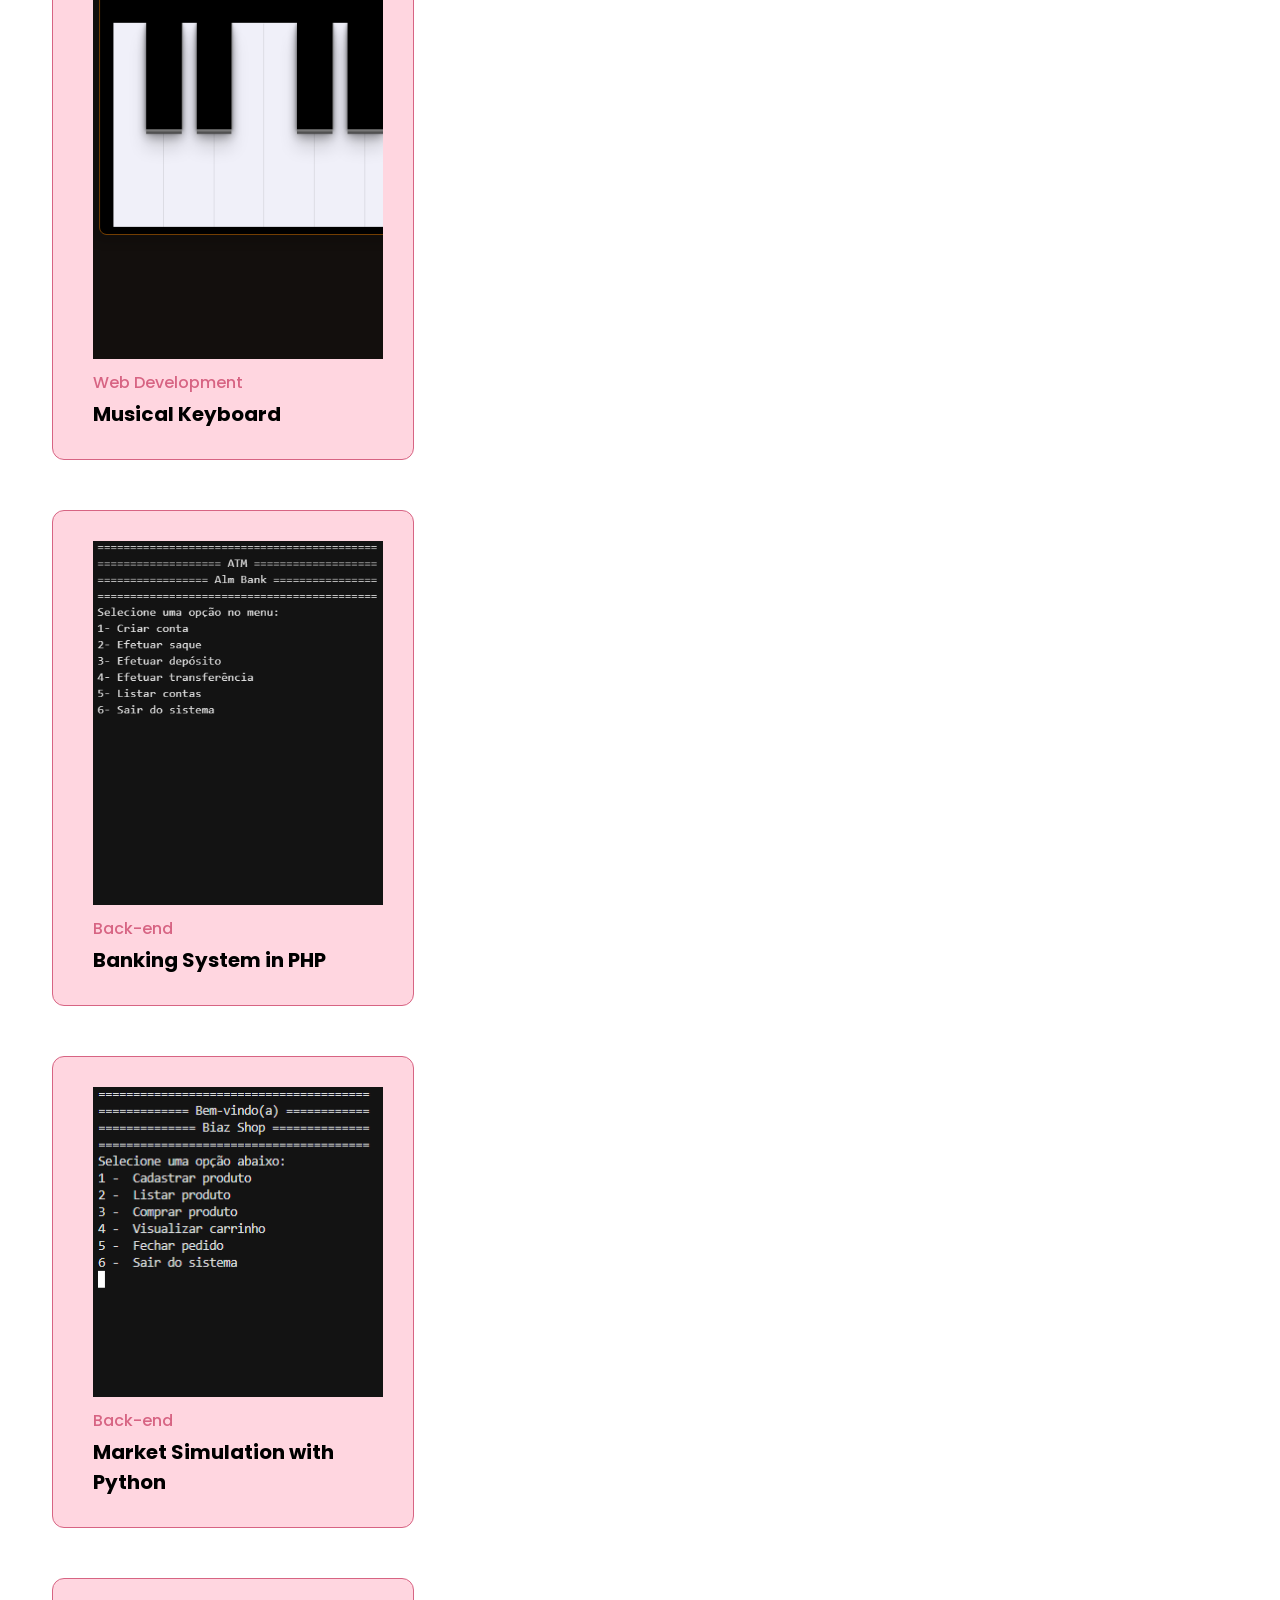
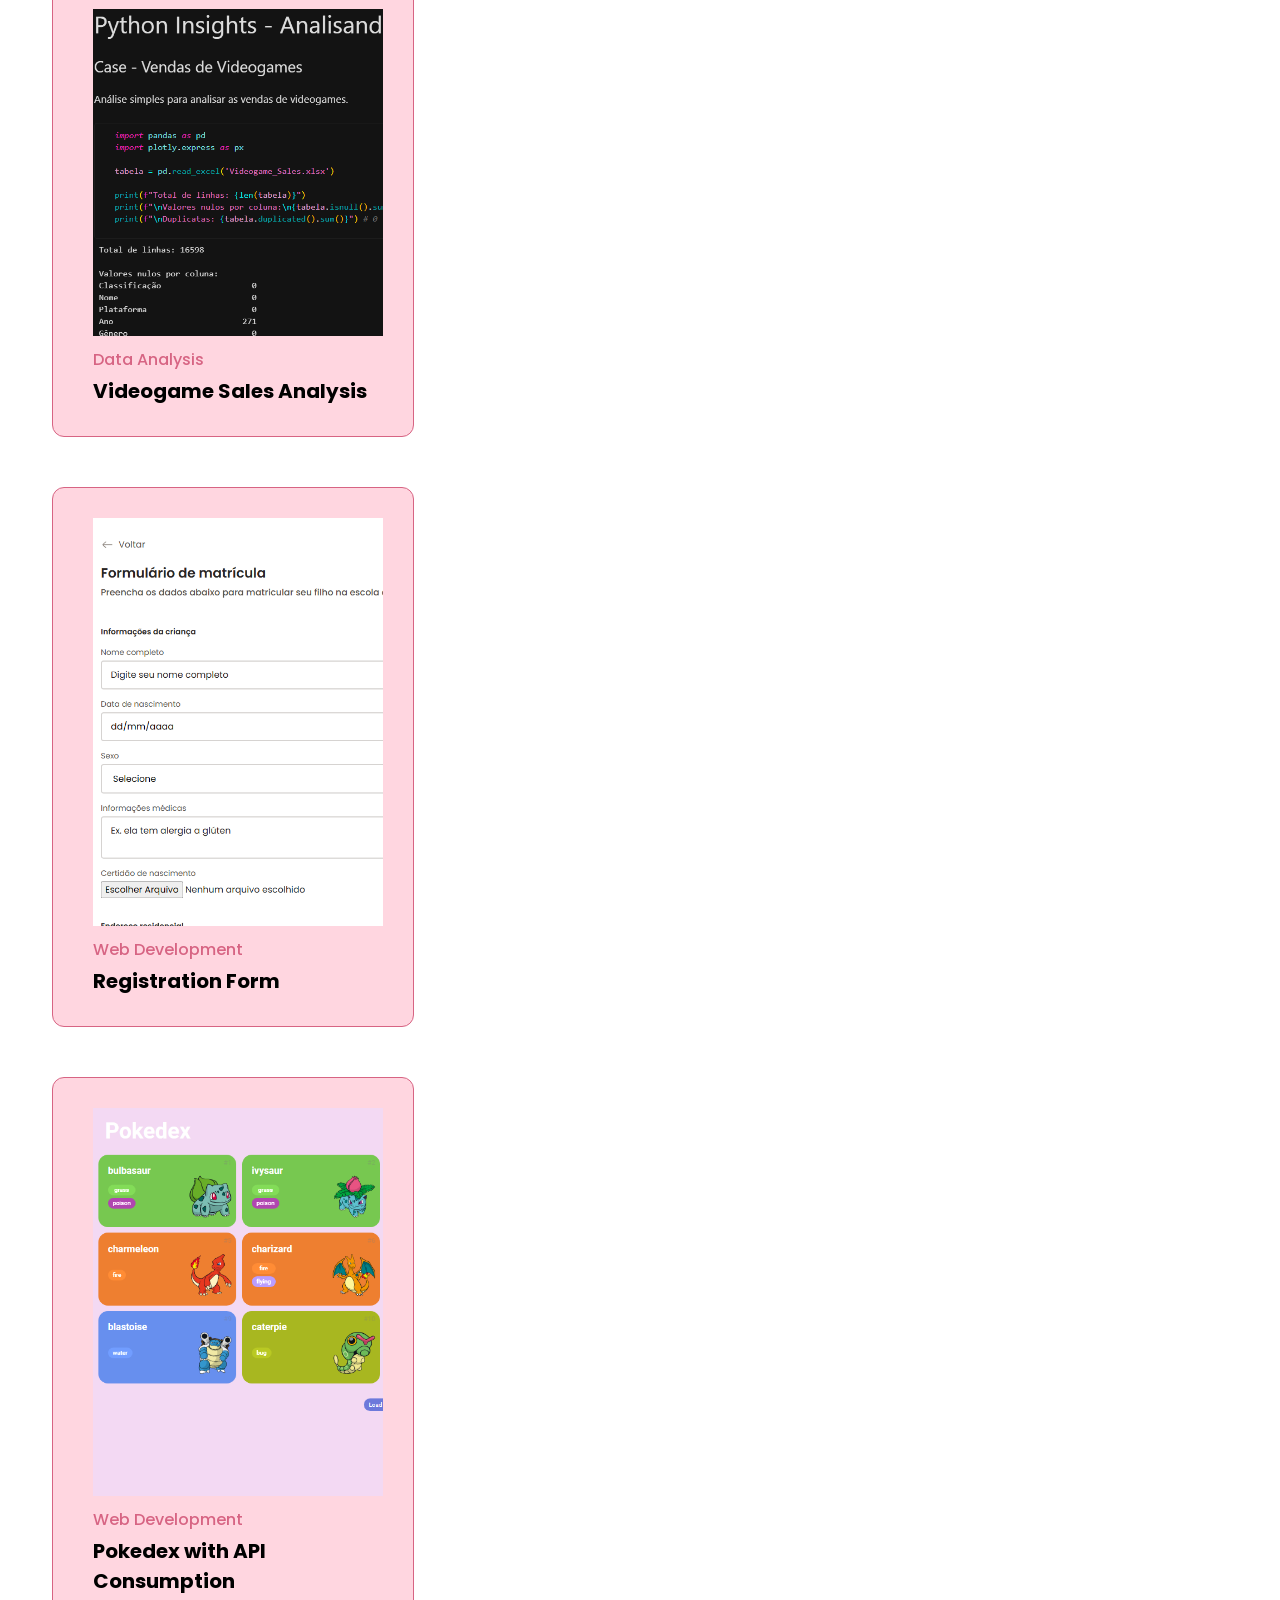
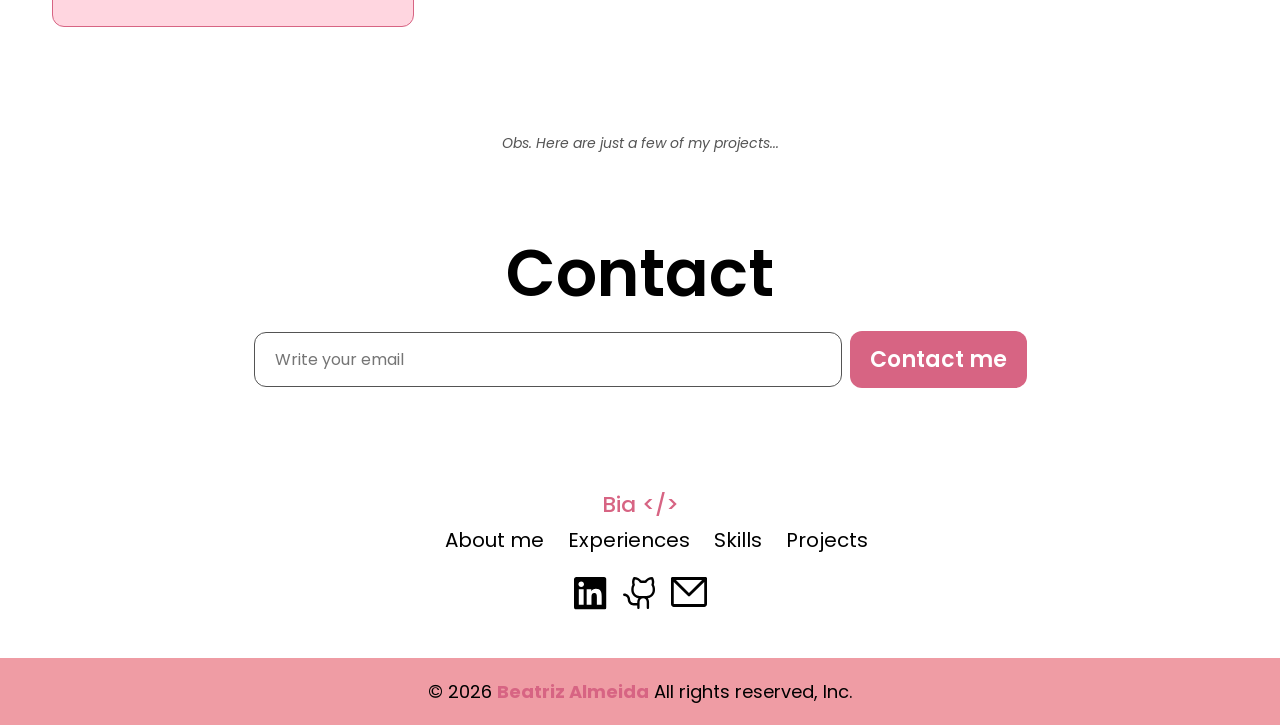
==== commit 4881484b: "atualizações tecnologias e experiências" ====
--- a/en/index.html
+++ b/en/index.html
@@ -117,7 +117,7 @@
                         <div class="apresentacao">
                             <p class="cumprimento">Hello! I am</p> 
                             <p class="meu-nome">Beatriz Almeida,</p>
-                            <h1>Front-end <span class="atribuicao">Developer.</span></h1>
+                            <h1>Full-stack <span class="atribuicao">Developer.</span></h1>
                             <p class="minha-descricao">
                                 Student of Systems Analysis and Development at 
                                 UNOESTE (2nd semester), also graduated in Biomedicine from UNOESTE.
@@ -156,8 +156,23 @@
                                 <span>2026</span>
                             </div>
                             <div class="experiencia">
+                                <h3>Internship in TI</h3>
+                                <h4>COCAL - 2 months</h4>
+                                <p>
+                                    Manipulation, organization, and processing of data in spreadsheets, structuring information to support analyses and aid decision-making.  
+                                    Building and maintaining reports and interactive dashboards in Power BI.  
+                                    I develop and optimize workflows using Power Automate.
+                                </p>
+                                <div class="aprendizados d-flex flex-row gap-3">
+                                    <span>Excel</span>
+                                    <span>Power BI</span>
+                                    <span>Power Automate</span>
+                                    <span>Power Apps</span>
+                                </div>
+                            </div>
+                            <div class="experiencia">
                                 <h3>Internship in Development</h3>
-                                <h4>OxigenWeb - 3 months</h4>
+                                <h4>OxigenWeb - 4 months</h4>
                                 <p>
                                     I worked on developing training websites, using as a reference
                                     existing projects built in Figma that have already been deployed to production. My experience
@@ -192,7 +207,7 @@
                                 </button>
                                 <div class="collapse" id="exp1">
                                     <div class="experiencia">
-                                        <h4>OxigenWeb - 3 months</h4>
+                                        <h4>OxigenWeb - 4 months</h4>
                                         <p>
                                             I worked on developing training websites, using as a reference
                                             existing projects built in Figma that have already been deployed to production. My experience
@@ -219,7 +234,7 @@
                             </div>
                             <div class="experiencia">
                                 <h3>Customer Service Analyst</h3>
-                                <h4>SABESP - 1 year and 1 month</h4>
+                                <h4>SABESP - 1 year and 3 months</h4>
                                 <p>
                                     I worked on analyzing and solving problems related to measurements and billing, 
                                     developing logical reasoning, data analysis, and attention to details. I supported 
@@ -254,7 +269,7 @@
                                 </button>
                                 <div class="collapse" id="exp2">
                                     <div class="experiencia">
-                                        <h4>SABESP - 1 year and 1 month</h4>
+                                        <h4>SABESP - 1 year and 3 months</h4>
                                         <p>
                                             I worked on analyzing and solving problems related to measurements and billing, 
                                             developing logical reasoning, data analysis, and attention to details. I supported 
@@ -351,6 +366,7 @@
                                 <span>React</span>
                                 <span>TypeScript</span>
                                 <span>SASS</span>
+                                <span>Tailwind CSS</span>
                             </div>
                         </div>
                         <div class="area-habilidade">
@@ -361,6 +377,7 @@
                                 <span>SQL Server</span>
                                 <span>Power BI</span>
                                 <span>Excel</span>
+                                <span>Entity Framework</span>
                             </div>
                         </div>
                         <div class="area-habilidade">
@@ -378,6 +395,9 @@
                                 <span>PHP</span>
                                 <span>Python</span>
                                 <span>Node.js</span>
+                                <span>Express.js</span>
+                                <span>C#</span>
+                                <span>.NET</span>
                             </div>
                         </div>
                         <div class="area-habilidade">
--- a/css/style.css
+++ b/css/style.css
@@ -211,7 +211,7 @@
     background-size: cover;
     background-repeat: no-repeat;
     width: 12px;
-    height: 1350px;
+    height: 1680px;
     position: absolute;
     left: 13px;
     top: 100px;
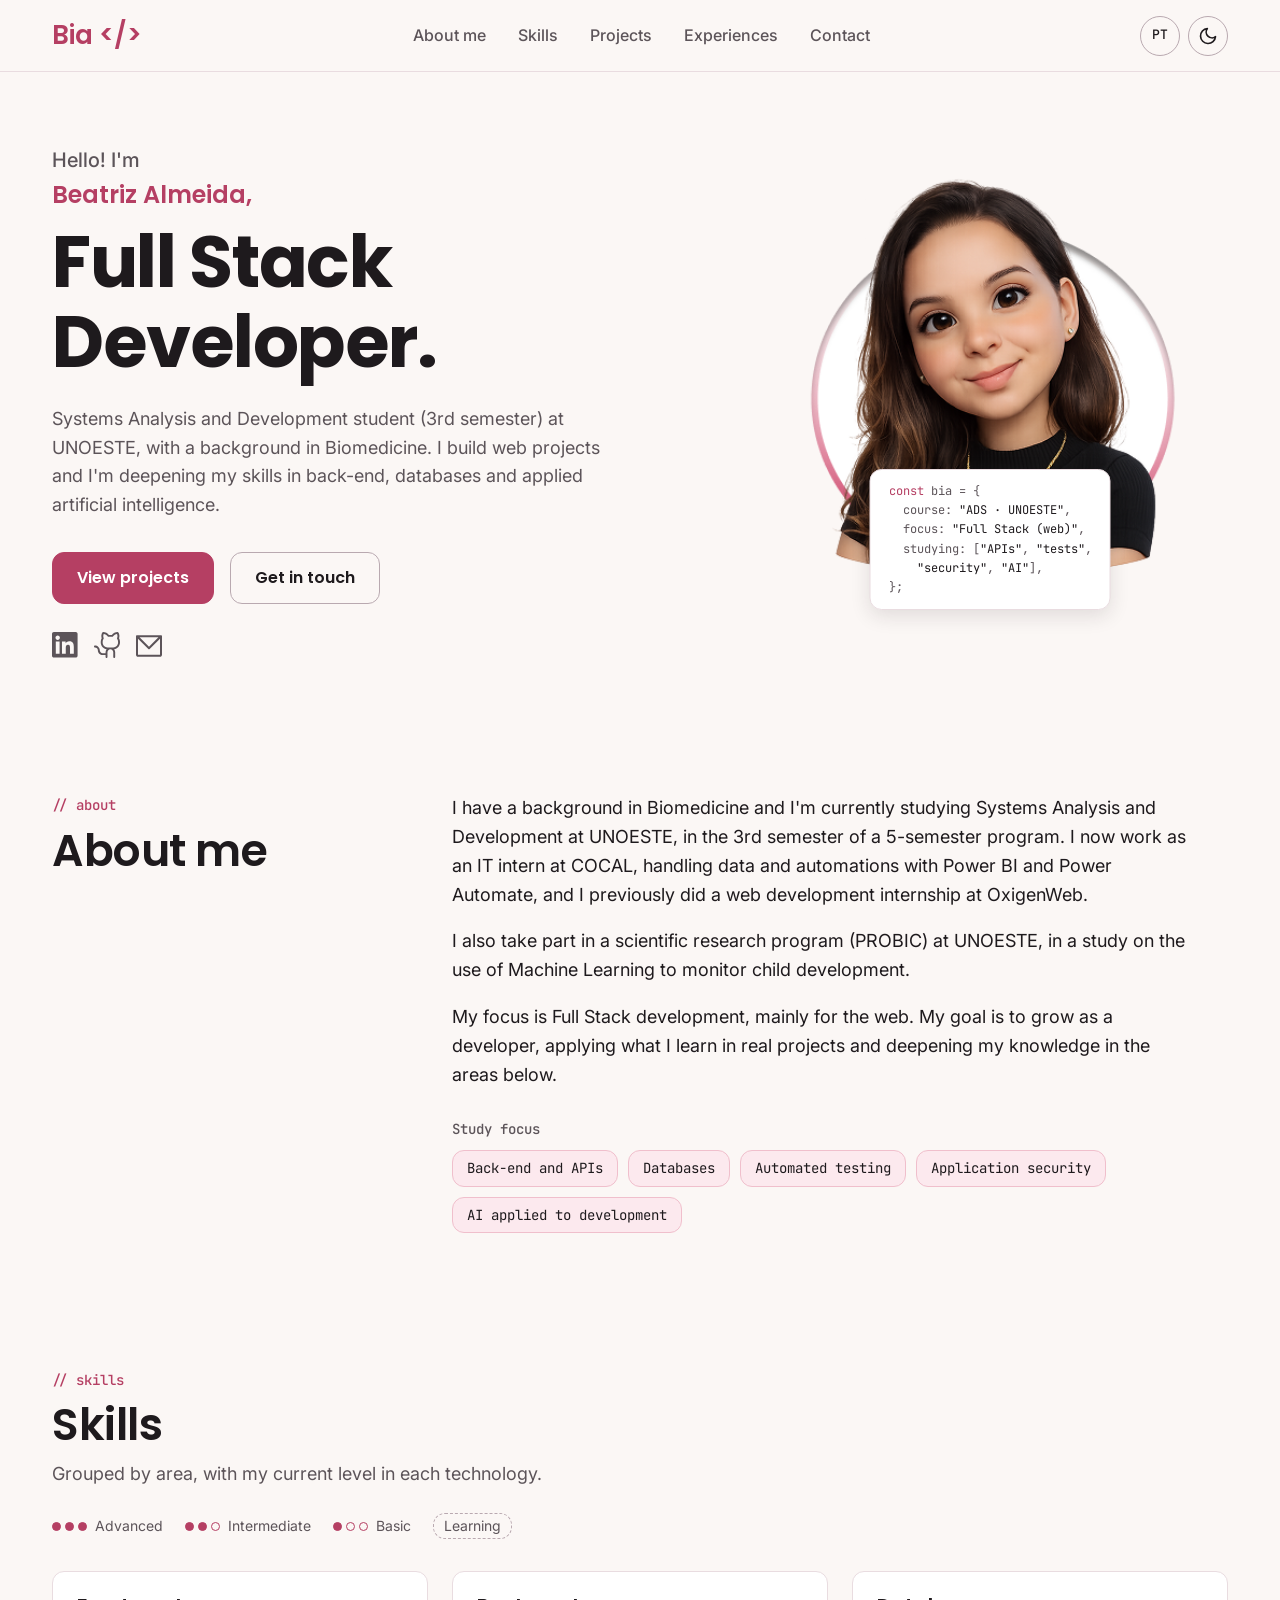
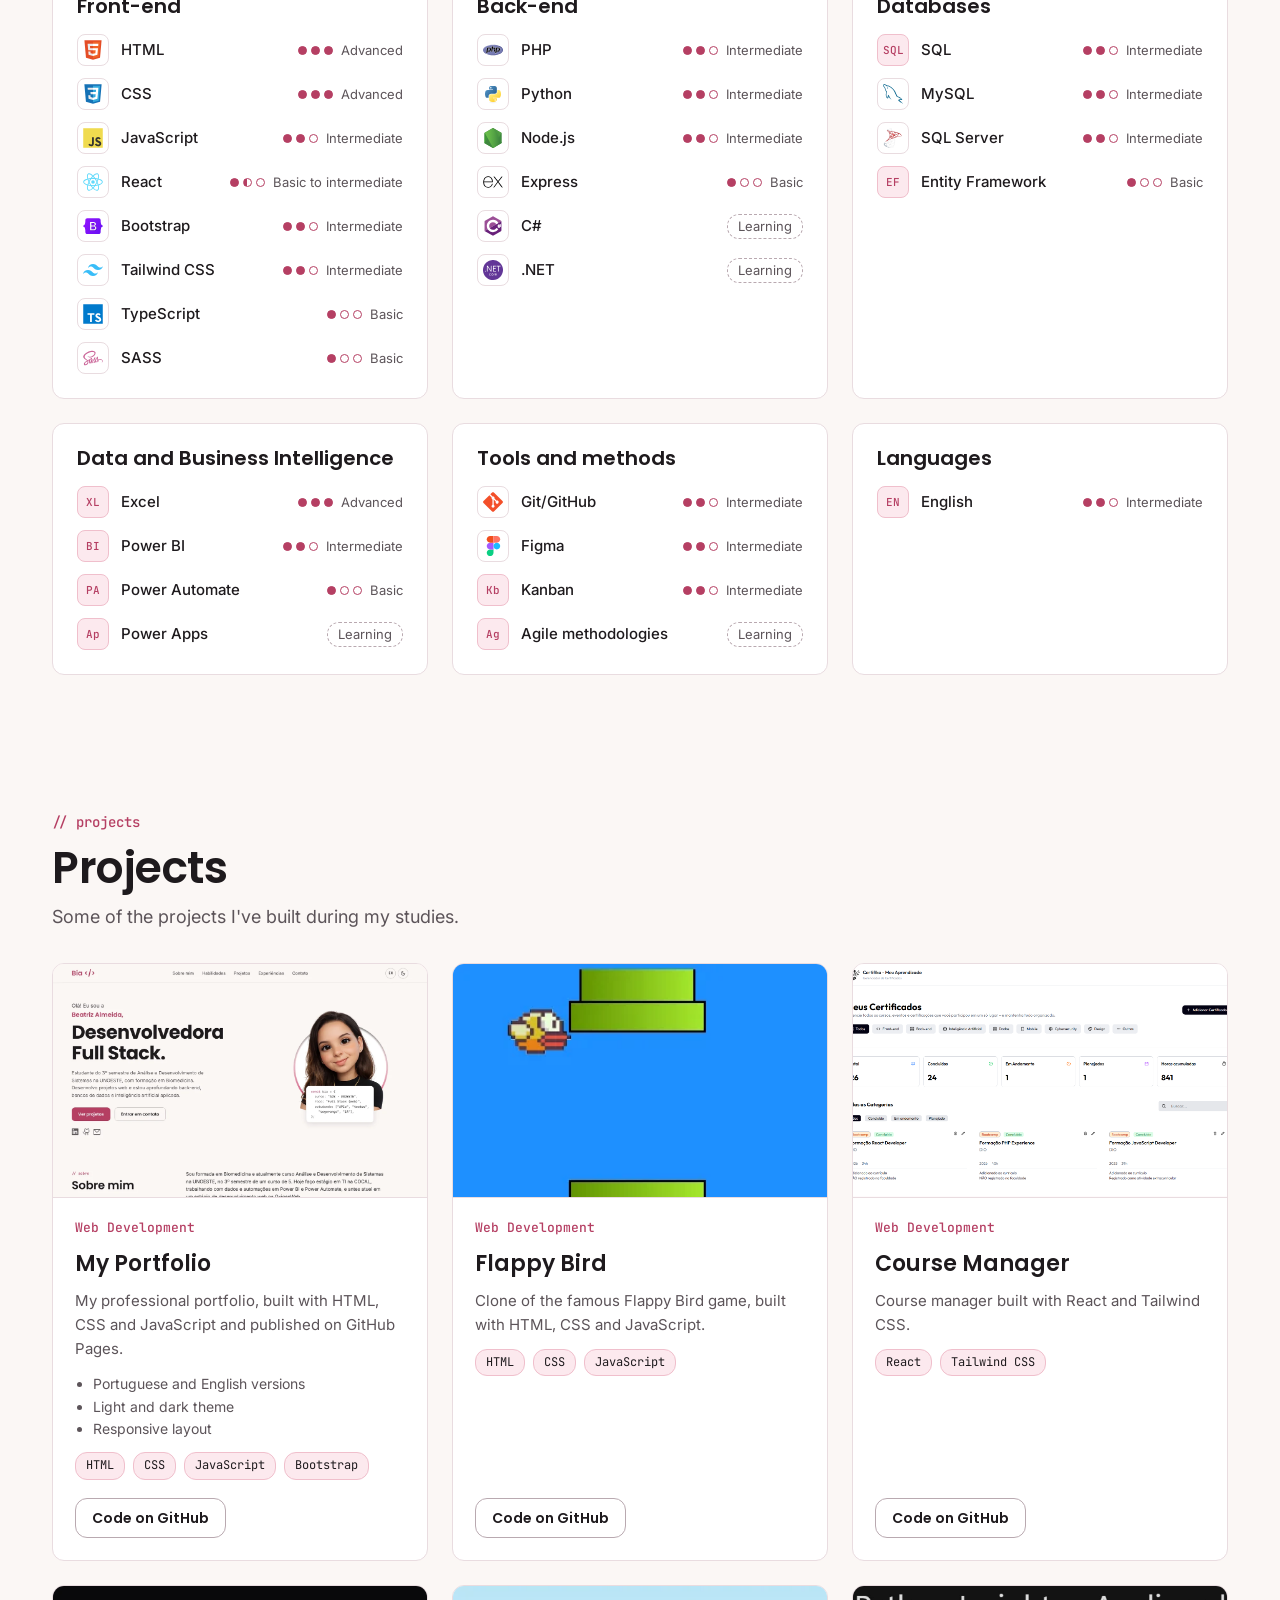
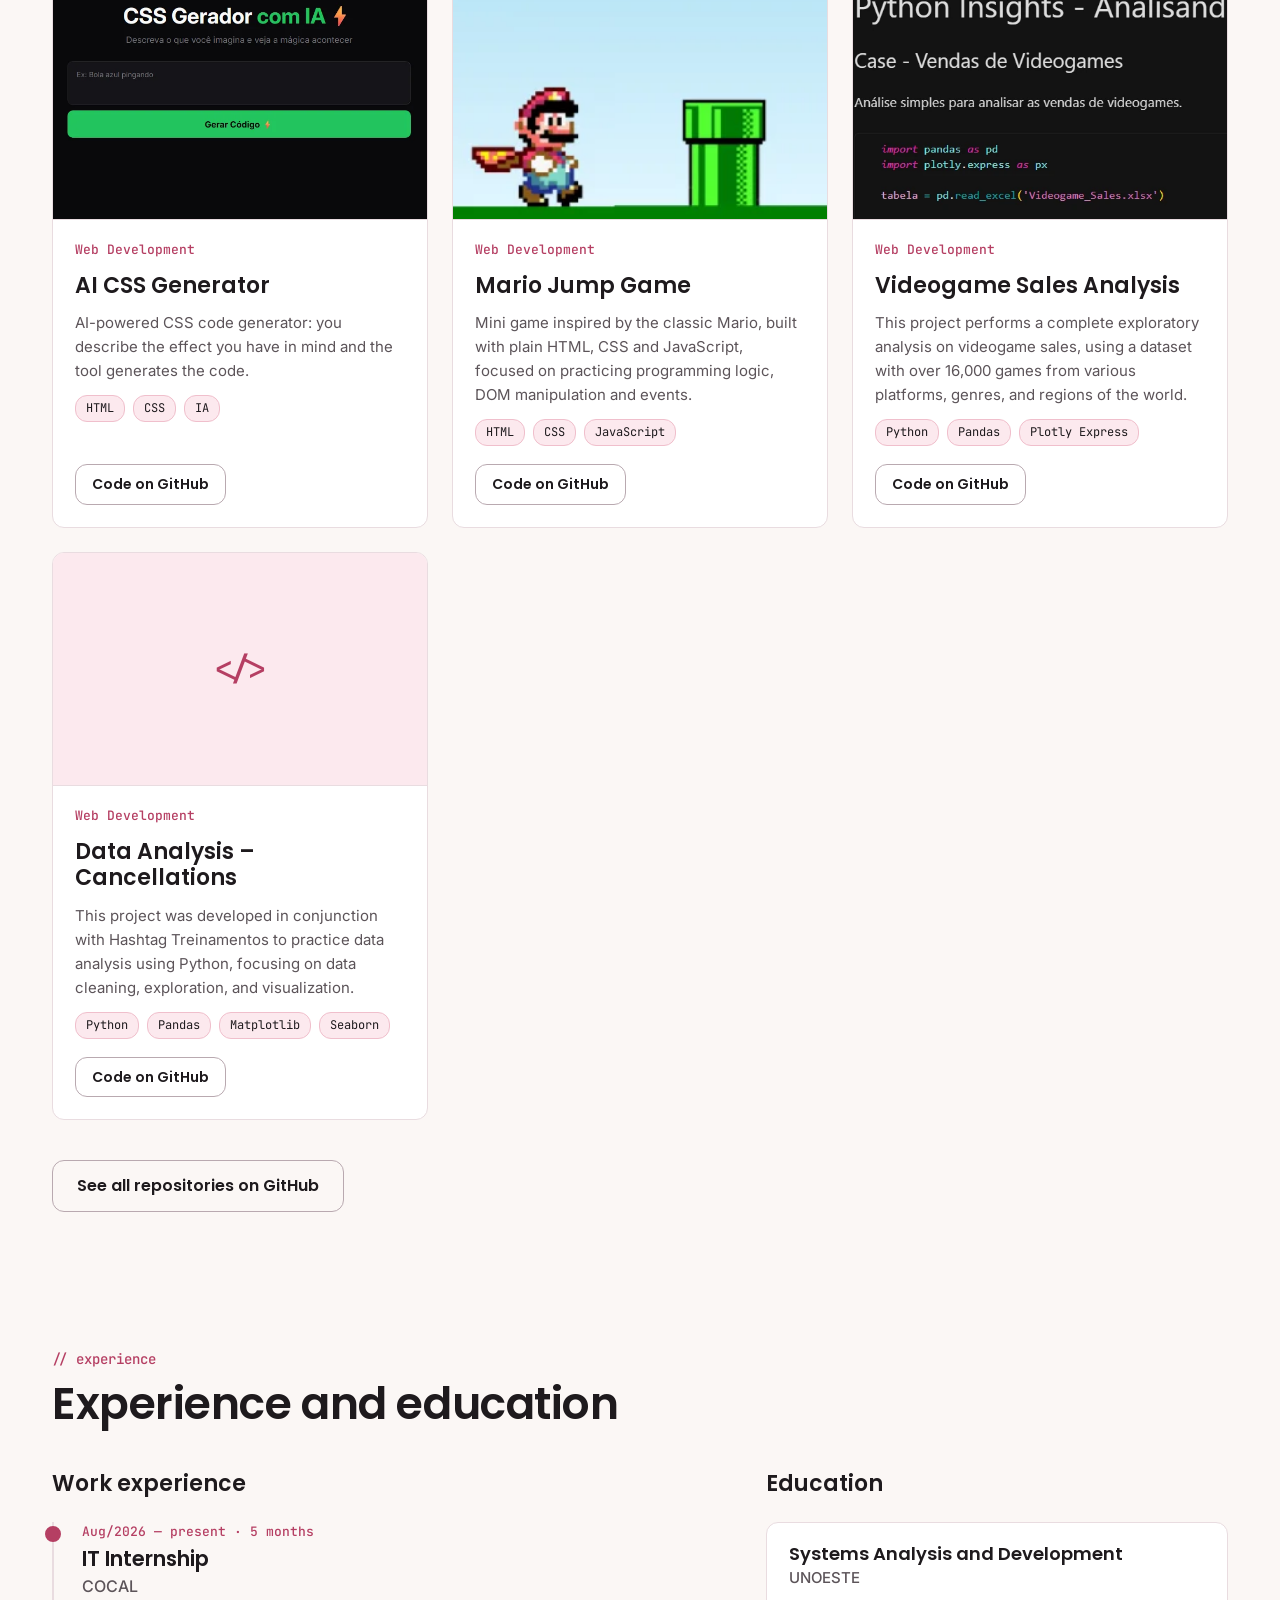
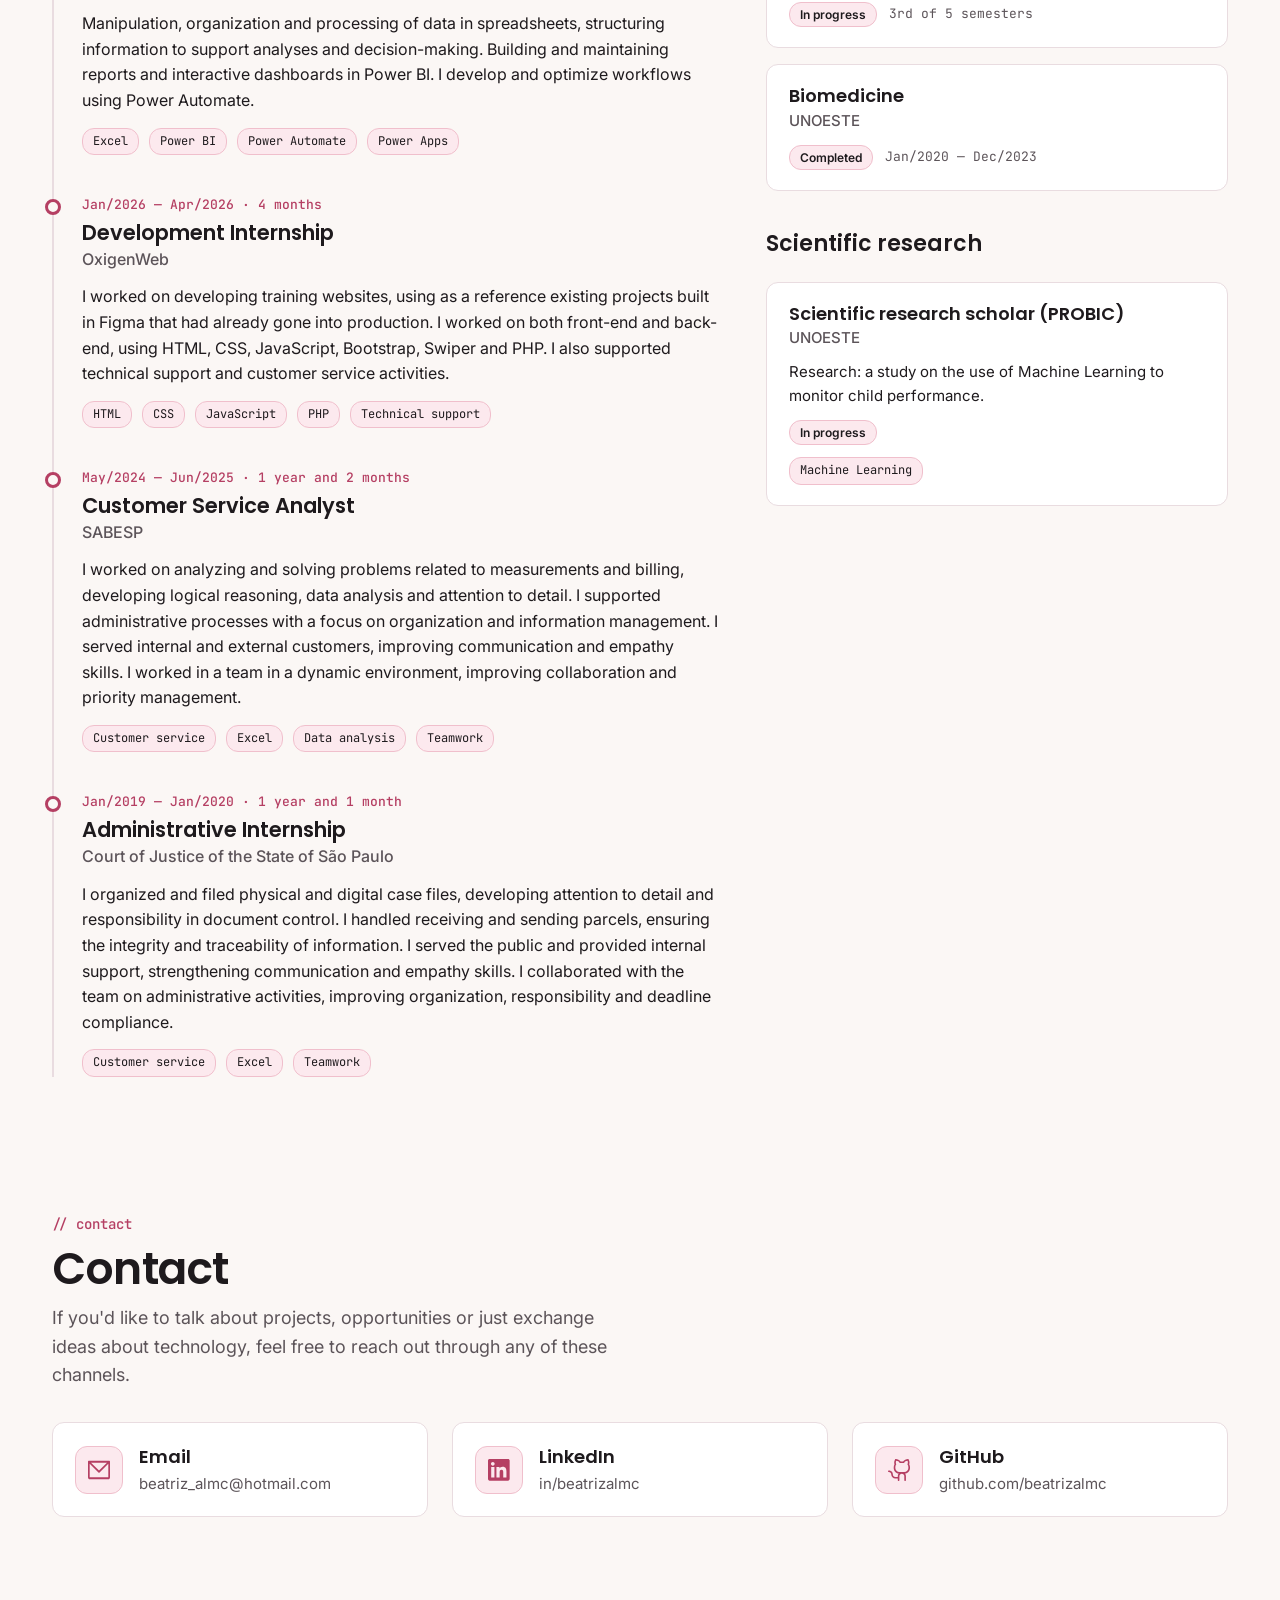
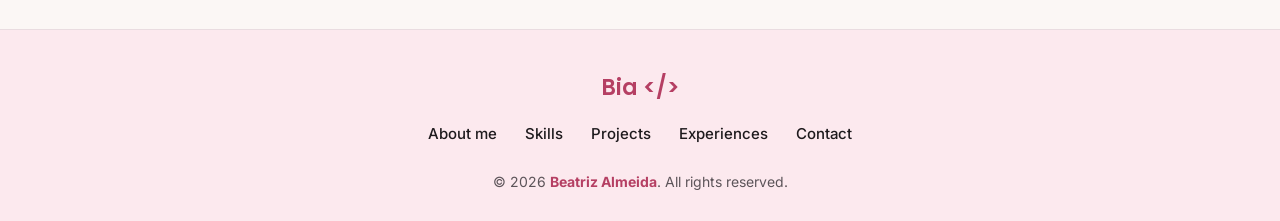
==== commit 5080966b: "Refinamento completo do Portfólio e add SEO" ====
--- a/en/index.html
+++ b/en/index.html
@@ -4,347 +4,196 @@
     <meta charset="UTF-8">
     <meta name="viewport" content="width=device-width, initial-scale=1.0">
     <meta http-equiv="X-UA-Compatible" content="ie=edge">
-    <meta name="color-scheme" content="only light">
-
-    <title>Portfolio - Beatriz Almeida</title>
+
+    <title>Beatriz Almeida | Full Stack Developer</title>
+    <meta name="description" content="Portfolio of Beatriz Almeida, a Systems Analysis and Development student at UNOESTE. Web projects, Full Stack and data skills, experience and contact.">
+    <meta name="author" content="Beatriz Almeida">
+    <meta name="theme-color" content="#FBF7F5" media="(prefers-color-scheme: light)">
+    <meta name="theme-color" content="#151215" media="(prefers-color-scheme: dark)">
+
+    <!--Idiomas e endereço da página-->
+    <link rel="canonical" href="https://beatrizalmc.github.io/meu-portfolio/en/">
+    <link rel="alternate" hreflang="pt-BR" href="https://beatrizalmc.github.io/meu-portfolio/">
+    <link rel="alternate" hreflang="en" href="https://beatrizalmc.github.io/meu-portfolio/en/">
+    <link rel="alternate" hreflang="x-default" href="https://beatrizalmc.github.io/meu-portfolio/">
+
+    <!--Prévia ao compartilhar o link (Open Graph e Twitter)-->
+    <meta property="og:type" content="website">
+    <meta property="og:site_name" content="Beatriz Almeida">
+    <meta property="og:title" content="Beatriz Almeida | Full Stack Developer">
+    <meta property="og:description" content="Portfolio of Beatriz Almeida, a Systems Analysis and Development student at UNOESTE. Web projects, Full Stack and data skills, experience and contact.">
+    <meta property="og:url" content="https://beatrizalmc.github.io/meu-portfolio/en/">
+    <meta property="og:image" content="https://beatrizalmc.github.io/meu-portfolio/images/og-preview.png">
+    <meta property="og:image:width" content="1200">
+    <meta property="og:image:height" content="630">
+    <meta property="og:image:alt" content="Beatriz Almeida, Full Stack Developer">
+    <meta property="og:locale" content="en_US">
+    <meta property="og:locale:alternate" content="pt_BR">
+    <meta name="twitter:card" content="summary_large_image">
+    <meta name="twitter:title" content="Beatriz Almeida | Full Stack Developer">
+    <meta name="twitter:description" content="Portfolio of Beatriz Almeida, a Systems Analysis and Development student at UNOESTE. Web projects, Full Stack and data skills, experience and contact.">
+    <meta name="twitter:image" content="https://beatrizalmc.github.io/meu-portfolio/images/og-preview.png">
+
+    <!--Dados estruturados (ajudam o Google a entender quem é a pessoa da página)-->
+    <script type="application/ld+json">
+{
+    "@context": "https://schema.org",
+    "@type": "Person",
+    "name": "Beatriz Almeida",
+    "jobTitle": "Full Stack Developer",
+    "url": "https://beatrizalmc.github.io/meu-portfolio/en/",
+    "image": "https://beatrizalmc.github.io/meu-portfolio/images/og-preview.png",
+    "sameAs": [
+        "https://www.linkedin.com/in/beatrizalmc",
+        "https://github.com/beatrizalmc"
+    ]
+}
+    </script>
 
     <link rel="icon" type="image/png" href="../images/icons/favicon.png">
 
     <!--Fonte-->
     <link rel="preconnect" href="https://fonts.googleapis.com">
     <link rel="preconnect" href="https://fonts.gstatic.com" crossorigin>
-    <link href="https://fonts.googleapis.com/css2?family=Poppins:ital,wght@0,100;0,200;0,300;0,400;0,500;0,600;0,700;0,800;0,900;1,100;1,200;1,300;1,400;1,500;1,600;1,700;1,800;1,900&display=swap" rel="stylesheet">
-
-    <!--Swiper-->
-    <link rel="stylesheet" href="https://cdn.jsdelivr.net/npm/swiper@12/swiper-bundle.min.css"/>
+    <link href="https://fonts.googleapis.com/css2?family=Poppins:wght@500;600;700&family=Inter:wght@400;500;600;700&family=JetBrains+Mono:wght@400;500&display=swap" rel="stylesheet">
+
 
     <!--Bootstrap-->
-    <link href="https://cdn.jsdelivr.net/npm/bootstrap-icons/font/bootstrap-icons.css" rel="stylesheet">
     <link href="https://cdn.jsdelivr.net/npm/bootstrap@5.3.8/dist/css/bootstrap.min.css" rel="stylesheet" integrity="sha384-sRIl4kxILFvY47J16cr9ZwB07vP4J8+LH7qKQnuqkuIAvNWLzeN8tE5YBujZqJLB" crossorigin="anonymous">
 
     <!--CSS-->
     <link rel="stylesheet" href="../css/style.css">
 </head>
 <body>
+    <script>
+        // Avisa o CSS que o JavaScript está ativo (as animações ao rolar dependem disso)
+        document.documentElement.classList.add("js");
+
+        // Aplica o tema salvo antes de desenhar a página (evita piscar no tema errado)
+        try {
+            const temaSalvo = localStorage.getItem("tema");
+            const prefereEscuro = window.matchMedia("(prefers-color-scheme: dark)").matches;
+
+            if (temaSalvo === "escuro" || (!temaSalvo && prefereEscuro)) {
+                document.body.classList.add("dark");
+            }
+        } catch (erro) {}
+    </script>
+
+    <!-- Ícones reutilizáveis (usados com <use href="#icone-...">) -->
+    <svg width="0" height="0" style="position: absolute;" aria-hidden="true" focusable="false">
+        <symbol id="icone-linkedin" viewBox="0 0 33 33"><path d="M30.0713 0H2.39759C1.07194 0 0 1.04657 0 2.3405V30.1284C0 31.4223 1.07194 32.4752 2.39759 32.4752H30.0713C31.397 32.4752 32.4752 31.4223 32.4752 30.1347V2.3405C32.4752 1.04657 31.397 0 30.0713 0ZM9.63475 27.6737H4.8142V12.1719H9.63475V27.6737ZM7.22447 10.0597C5.67683 10.0597 4.42729 8.81018 4.42729 7.26887C4.42729 5.72757 5.67683 4.47803 7.22447 4.47803C8.76578 4.47803 10.0153 5.72757 10.0153 7.26887C10.0153 8.80384 8.76578 10.0597 7.22447 10.0597ZM27.6737 27.6737H22.8595V20.1385C22.8595 18.3434 22.8278 16.0283 20.3541 16.0283C17.8487 16.0283 17.4681 17.9882 17.4681 20.0116V27.6737H12.6603V12.1719H17.2778V14.2904H17.3413C17.9819 13.0726 19.5549 11.785 21.8954 11.785C26.7731 11.785 27.6737 14.9944 27.6737 19.168V27.6737Z" fill="currentColor"/></symbol>
+        <symbol id="icone-github" viewBox="0 0 32 32"><path d="M30.8607 7.65631C31.223 6.48771 31.3392 5.25673 31.202 4.04098C31.0649 2.82524 30.6773 1.6511 30.0637 0.592612C29.9597 0.412402 29.81 0.262762 29.6298 0.158738C29.4496 0.0547136 29.2451 -2.73383e-05 29.037 1.93946e-05C27.6566 -0.00287012 26.2946 0.317151 25.0598 0.934514C23.8251 1.55188 22.7519 2.44947 21.9259 3.55557H18.3704C17.5444 2.44947 16.4712 1.55188 15.2365 0.934514C14.0017 0.317151 12.6397 -0.00287012 11.2593 1.93946e-05C11.0512 -2.73383e-05 10.8467 0.0547136 10.6665 0.158738C10.4863 0.262762 10.3366 0.412402 10.2326 0.592612C9.61903 1.6511 9.23145 2.82524 9.09427 4.04098C8.95709 5.25673 9.07329 6.48771 9.43556 7.65631C8.7033 8.93441 8.31105 10.3789 8.2963 11.8519V13.037C8.29879 15.0424 9.02677 16.9791 10.3458 18.4896C11.6649 20 13.4859 20.9822 15.4726 21.2548C14.6616 22.2925 14.2215 23.5719 14.2222 24.8889V26.0741H10.6667C9.72367 26.0741 8.81931 25.6995 8.15251 25.0327C7.48571 24.3659 7.11111 23.4615 7.11111 22.5185C7.11111 21.7403 6.95783 20.9697 6.66003 20.2508C6.36222 19.5318 5.92572 18.8785 5.37545 18.3283C4.82517 17.778 4.17191 17.3415 3.45294 17.0437C2.73397 16.7459 1.96339 16.5926 1.18519 16.5926C0.870854 16.5926 0.569398 16.7175 0.347133 16.9397C0.124867 17.162 0 17.4635 0 17.7778C0 18.0921 0.124867 18.3936 0.347133 18.6158C0.569398 18.8381 0.870854 18.963 1.18519 18.963C2.12818 18.963 3.03255 19.3376 3.69934 20.0044C4.36614 20.6712 4.74074 21.5755 4.74074 22.5185C4.74074 24.0902 5.36508 25.5975 6.4764 26.7088C7.58773 27.8201 9.09501 28.4444 10.6667 28.4444H14.2222V30.8148C14.2222 31.1291 14.3471 31.4306 14.5694 31.6529C14.7916 31.8751 15.0931 32 15.4074 32C15.7217 32 16.0232 31.8751 16.2455 31.6529C16.4677 31.4306 16.5926 31.1291 16.5926 30.8148V24.8889C16.5926 23.9459 16.9672 23.0415 17.634 22.3747C18.3008 21.7079 19.2052 21.3333 20.1481 21.3333C21.0911 21.3333 21.9955 21.7079 22.6623 22.3747C23.3291 23.0415 23.7037 23.9459 23.7037 24.8889V30.8148C23.7037 31.1291 23.8286 31.4306 24.0508 31.6529C24.2731 31.8751 24.5746 32 24.8889 32C25.2032 32 25.5047 31.8751 25.7269 31.6529C25.9492 31.4306 26.0741 31.1291 26.0741 30.8148V24.8889C26.0748 23.5719 25.6347 22.2925 24.8237 21.2548C26.8104 20.9822 28.6314 20 29.9505 18.4896C31.2695 16.9791 31.9975 15.0424 32 13.037V11.8519C31.9852 10.3789 31.593 8.93441 30.8607 7.65631ZM29.6296 13.037C29.6296 14.6087 29.0053 16.116 27.894 17.2273C26.7826 18.3386 25.2754 18.963 23.7037 18.963H16.5926C15.0209 18.963 13.5137 18.3386 12.4023 17.2273C11.291 16.116 10.6667 14.6087 10.6667 13.037V11.8519C10.6812 10.6667 11.036 9.51071 11.6889 8.52149C11.8106 8.36108 11.8894 8.1723 11.9179 7.97297C11.9464 7.77364 11.9237 7.57034 11.8519 7.38224C11.5431 6.58609 11.3946 5.73684 11.4147 4.88317C11.4347 4.0295 11.6231 3.18818 11.9689 2.40743C12.9388 2.51177 13.8729 2.83308 14.7017 3.34753C15.5306 3.86198 16.2331 4.55639 16.757 5.37928C16.8638 5.54625 17.0108 5.68377 17.1844 5.77928C17.3581 5.87478 17.5529 5.9252 17.7511 5.92594H22.5437C22.7426 5.92595 22.9384 5.87588 23.1129 5.78034C23.2874 5.6848 23.435 5.54688 23.5422 5.37928C24.0661 4.55632 24.7686 3.86185 25.5974 3.34739C26.4263 2.83293 27.3604 2.51166 28.3304 2.40743C28.6757 3.18838 28.8635 4.02979 28.8831 4.88346C28.9027 5.73714 28.7536 6.58628 28.4444 7.38224C28.3728 7.56854 28.3488 7.76978 28.3747 7.9677C28.4006 8.16562 28.4755 8.35394 28.5926 8.51557C29.2519 9.50479 29.612 10.6632 29.6296 11.8519V13.037Z" fill="currentColor"/></symbol>
+        <symbol id="icone-email" viewBox="0 0 36 30"><path d="M34.6154 0H1.38462C1.01739 0 0.66521 0.158036 0.405544 0.43934C0.145879 0.720645 0 1.10218 0 1.5V27C0 27.7956 0.291757 28.5587 0.811089 29.1213C1.33042 29.6839 2.03479 30 2.76923 30H33.2308C33.9652 30 34.6696 29.6839 35.1889 29.1213C35.7082 28.5587 36 27.7956 36 27V1.5C36 1.10218 35.8541 0.720645 35.5945 0.43934C35.3348 0.158036 34.9826 0 34.6154 0ZM31.0552 3L18 15.9656L4.94481 3H31.0552ZM33.2308 27H2.76923V4.91063L17.0637 19.1062C17.3191 19.3603 17.6532 19.5012 18 19.5012C18.3468 19.5012 18.6809 19.3603 18.9363 19.1062L33.2308 4.91063V27Z" fill="currentColor"/></symbol>
+    </svg>
+
+    <a class="pular-conteudo" href="#conteudo">Skip to content</a>
+
     <header>
-        <div class="d-flex flex-row align-items-center justify-content-between">
-            <div class="d-none d-lg-block">
-                <span class="logo">Bia &lt;/&gt;</span>
-            </div>
-            <div class="d-none d-lg-block">
-                <nav>
-                    <ul class="d-flex flex-row gap-4 m-0">
+        <div class="container-fluid container-xxl">
+            <div class="d-flex flex-row align-items-center justify-content-between">
+                <a href="#inicio" class="logo" aria-label="Bia, go to top">Bia &lt;/&gt;</a>
+
+                <nav class="menu" id="menu" aria-label="Main menu">
+                    <ul>
                         <li><a href="#sobre-mim">About me</a></li>
-                        <li><a href="#experiencias">Experiences</a></li>
                         <li><a href="#habilidades">Skills</a></li>
                         <li><a href="#projetos">Projects</a></li>
+                        <li><a href="#experiencias">Experiences</a></li>
+                        <li><a href="#contato">Contact</a></li>
                     </ul>
                 </nav>
-            </div>
-            <div class="d-none d-lg-block">
-                <div class="d-flex flex-row gap-3">
-                    <div class="btn-languages">
-                        <button class="btn-pt">
-                            PT
-                        </button>
-                    </div>
-                    <div class="btn-temas dropdown-temas">
-                        <button class="dropdown-temas-btn">
-                            <img src="../images/icons/modos-tema.svg" alt="">
-                        </button>
-                        <div class="dropdown-menu-temas">
-                            <button class="btn-tema-claro">
-                                <img src="../images/icons/tema-claro.svg" alt="Light Mode">
-                            </button>
-                            <button class="btn-tema-escuro mt-1">
-                                <img src="../images/icons/tema-escuro.svg" alt="Dark Mode">
-                            </button>
-                        </div>
-                    </div>
-                </div>
-            </div>
-        </div>
-        <div class="d-lg-none">
-            <div class="d-flex flex-row align-items-center justify-content-between">
-                <div>
-                    <button class="menu-mobile-btn">
-                        <img src="../images/icons/menu.svg" alt="Menu">
+
+                <div class="acoes-header d-flex flex-row align-items-center gap-2">
+                    <a class="btn-idioma" href="../" hreflang="pt-BR" lang="pt-BR" aria-label="Ver em português (Portuguese)">PT</a>
+
+                    <button type="button" class="btn-tema" aria-pressed="false"
+                        data-label-claro="Switch to light theme" data-label-escuro="Switch to dark theme"
+                        aria-label="Switch to dark theme">
+                        <svg class="icone-lua" width="20" height="20" viewBox="0 0 24 24" fill="none" stroke="currentColor" stroke-width="2" stroke-linecap="round" stroke-linejoin="round" aria-hidden="true"><path d="M21 12.79A9 9 0 1 1 11.21 3 7 7 0 0 0 21 12.79z"/></svg>
+                        <svg class="icone-sol" width="20" height="20" viewBox="0 0 24 24" fill="none" stroke="currentColor" stroke-width="2" stroke-linecap="round" stroke-linejoin="round" aria-hidden="true"><circle cx="12" cy="12" r="4"/><path d="M12 2v2M12 20v2M4.93 4.93l1.41 1.41M17.66 17.66l1.41 1.41M2 12h2M20 12h2M4.93 19.07l1.41-1.41M17.66 6.34l1.41-1.41"/></svg>
                     </button>
-                    <div class="menu-mobile">
-                        <nav>
-                            <ul>
-                                <li><a href="#sobre-mim">About me</a></li>
-                                <li><a href="#experiencias">Experiences</a></li>
-                                <li><a href="#habilidades">Skills</a></li>
-                                <li><a href="#projetos">Projects</a></li>
-                            </ul>
-                        </nav>
-                        <div class="botoes-mobile d-flex flex-row gap-3">
-                            <div class="btn-languages">
-                                <button class="btn-pt">
-                                    PT
-                                </button>
-                            </div>
-                            <div class="btn-temas dropdown-temas">
-                                <button class="dropdown-temas-btn">
-                                    <img src="../images/icons/modos-tema.svg" alt="">
-                                </button>
-                                <div class="dropdown-menu-temas">
-                                    <button class="btn-tema-claro">
-                                        <img src="../images/icons/tema-claro.svg" alt="Light mode">
-                                    </button>
-                                    <button class="btn-tema-escuro mt-1">
-                                        <img src="../images/icons/tema-escuro.svg" alt="Dark mode">
-                                    </button>
-                                </div>
-                            </div>
-                        </div>
-                    </div>
-                </div>
-                <div>
-                    <span class="logo">Bia &lt;/&gt;</span>
+
+                    <button type="button" class="menu-mobile-btn" aria-controls="menu" aria-expanded="false"
+                        data-label-abrir="Open menu" data-label-fechar="Close menu"
+                        aria-label="Open menu">
+                        <svg class="icone-menu" width="20" height="20" viewBox="0 0 24 24" fill="none" stroke="currentColor" stroke-width="2" stroke-linecap="round" aria-hidden="true"><path d="M4 6h16M4 12h16M4 18h16"/></svg>
+                        <svg class="icone-fechar" width="20" height="20" viewBox="0 0 24 24" fill="none" stroke="currentColor" stroke-width="2" stroke-linecap="round" aria-hidden="true"><path d="M6 6l12 12M18 6L6 18"/></svg>
+                    </button>
                 </div>
             </div>
         </div>
     </header>
 
-    <main>
-        <!--Sobre mim: Introdução-->
+    <main id="conteudo" tabindex="-1">
+        <!--Apresentação (Hero)-->
+        <section class="hero" id="inicio">
+            <div class="container-fluid container-xxl">
+                <div class="row align-items-center">
+                    <div class="col-12 col-lg-7 escrita order-2 order-lg-1">
+                        <div class="apresentacao">
+                            <p class="cumprimento">Hello! I'm</p>
+                            <p class="meu-nome">Beatriz Almeida,</p>
+                            <h1>Full Stack <span class="atribuicao">Developer.</span></h1>
+                            <p class="minha-descricao">
+                                Systems Analysis and Development student (3rd semester) at UNOESTE, with a background in Biomedicine. I build web projects and I'm deepening my skills in back-end, databases and applied artificial intelligence.
+                            </p>
+                        </div>
+                        <div class="botoes-hero d-flex flex-row flex-wrap gap-3">
+                            <a href="#projetos" class="btn-principal">View projects</a>
+                            <a href="#contato" class="btn-secundario">Get in touch</a>
+                            <!-- Currículo: quando o PDF existir, salve em assets/curriculo.pdf e remova o atributo hidden -->
+                            <a href="../assets/curriculo.pdf" class="btn-secundario" target="_blank" rel="noopener noreferrer" hidden>Résumé</a>
+                        </div>
+                        <div class="redes d-flex flex-row gap-3 align-items-center" role="group" aria-label="Social links and contact">
+                            <a href="https://www.linkedin.com/in/beatrizalmc" target="_blank" rel="noopener noreferrer" aria-label="Beatriz's LinkedIn">
+                                <svg width="26" height="26" aria-hidden="true"><use href="#icone-linkedin"/></svg>
+                            </a>
+                            <a href="https://github.com/beatrizalmc" target="_blank" rel="noopener noreferrer" aria-label="Beatriz's GitHub">
+                                <svg width="26" height="26" aria-hidden="true"><use href="#icone-github"/></svg>
+                            </a>
+                            <a href="mailto:beatriz_almc@hotmail.com" aria-label="Send an email to Beatriz">
+                                <svg width="26" height="22" aria-hidden="true"><use href="#icone-email"/></svg>
+                            </a>
+                        </div>
+                    </div>
+                    <div class="col-12 col-lg-5 order-1 order-lg-2">
+                        <div class="hero-visual">
+                            <img src="../images/foto-principal.png" fetchpriority="high" alt="Illustration of Beatriz Almeida" width="353" height="381">
+                            <div class="cartao-codigo" aria-hidden="true">
+<pre><code><span class="c-chave">const</span> bia = {
+  course: <span class="c-texto">"ADS · UNOESTE"</span>,
+  focus: <span class="c-texto">"Full Stack (web)"</span>,
+  studying: [<span class="c-texto">"APIs"</span>, <span class="c-texto">"tests"</span>,
+    <span class="c-texto">"security"</span>, <span class="c-texto">"AI"</span>],
+};</code></pre>
+                            </div>
+                        </div>
+                    </div>
+                </div>
+            </div>
+        </section>
+
+        <!--Sobre mim-->
         <section class="sobre-mim" id="sobre-mim">
             <div class="container-fluid container-xxl">
                 <div class="row">
-                    <div class="col-12 col-lg-8 escrita">
-                        <div class="apresentacao">
-                            <p class="cumprimento">Hello! I am</p> 
-                            <p class="meu-nome">Beatriz Almeida,</p>
-                            <h1>Full-stack <span class="atribuicao">Developer.</span></h1>
-                            <p class="minha-descricao">
-                                Student of Systems Analysis and Development at 
-                                UNOESTE (2nd semester), also graduated in Biomedicine from UNOESTE.
-                                Constantly developing and learning.
-                            </p>
-                        </div>
-                        <div class="descricao d-flex flex-row gap-3 align-items-center">
-                            <a href="https://www.linkedin.com/in/beatrizalmc" target="_blank">
-                                <img src="../images/icons/linkedin.svg" alt="LinkedIn">
-                            </a>
-                            <a href="https://github.com/beatrizalmc" target="_blank">
-                                <img src="../images/icons/github.svg" alt="GitHub">
-                            </a>
-                            <a href="mailto:beatriz.almeida@hotmail.com">
-                                <img src="../images/icons/email.svg" alt="Email">
-                            </a>
-                            <!-- <button type="button" class="btn-download-cv">Download CV</button> -->
-                        </div>
-                    </div>
-                    <div class="col-12 col-lg-4 img-foto-principal">
-                        <img src="../images/foto-principal.png" alt="Boneco Beatriz">
-                    </div>
-                </div>
-            </div>
-        </section>
-
-        <!--Experiências Profissionais-->
-        <section class="experiencias" id="experiencias">
-            <div class="container-fluid container-xxl">
-                <div class="row todas-experiencias d-flex flex-column gap-3">
-                    <h2>Professional Experiences</h2>
-                    <div class="col-12">
-                        <div class="d-none d-lg-block">
-                            <div class="ano-experiencia d-flex flex-row gap-2">
-                                <img src="../images/icons/bolinha.svg" alt="">
-                                <span>2026</span>
-                            </div>
-                            <div class="experiencia">
-                                <h3>Internship in TI</h3>
-                                <h4>COCAL - 2 months</h4>
-                                <p>
-                                    Manipulation, organization, and processing of data in spreadsheets, structuring information to support analyses and aid decision-making.  
-                                    Building and maintaining reports and interactive dashboards in Power BI.  
-                                    I develop and optimize workflows using Power Automate.
-                                </p>
-                                <div class="aprendizados d-flex flex-row gap-3">
-                                    <span>Excel</span>
-                                    <span>Power BI</span>
-                                    <span>Power Automate</span>
-                                    <span>Power Apps</span>
-                                </div>
-                            </div>
-                            <div class="experiencia">
-                                <h3>Internship in Development</h3>
-                                <h4>OxigenWeb - 4 months</h4>
-                                <p>
-                                    I worked on developing training websites, using as a reference
-                                    existing projects built in Figma that have already been deployed to production. My experience
-                                    in front-end and back-end development, using HTML, CSS, JavaScript, Bootstrap, Swiper, and PHP.
-                                    I also provided support in technical support and customer service activities.
-                                </p>
-                                <div class="aprendizados d-flex flex-row gap-3">
-                                    <span>HTML</span>
-                                    <span>CSS</span>
-                                    <span>JavaScript</span>
-                                    <span>PHP</span>
-                                    <span>Technical Support</span>
-                                </div>
-                            </div>
-                        </div>
-                        <!-- Mobile Accordion -->
-                        <div class="d-lg-none">
-                            <div class="ano-experiencia d-flex flex-row gap-2">
-                                <img src="../images/icons/bolinha.svg" alt="">
-                                <span>2026</span>
-                            </div>
-                            <div class="accordion-experiencia">
-                                <button class="btn btn-experiencias w-100 experiencia-mobile-btn" type="button" data-bs-toggle="collapse" data-bs-target="#exp1">
-                                    <div class="d-flex justify-content-between align-items-center w-100">
-                                        <div class="d-flex flex-column text-start">
-                                            <h3>Internship in Development</h3>
-                                        </div>
-                                        <span>
-                                            <img src="../images/icons/seta-accordion.svg" alt="">
-                                        </span>
-                                    </div>
-                                </button>
-                                <div class="collapse" id="exp1">
-                                    <div class="experiencia">
-                                        <h4>OxigenWeb - 4 months</h4>
-                                        <p>
-                                            I worked on developing training websites, using as a reference
-                                            existing projects built in Figma that have already been deployed to production. My experience
-                                            in front-end and back-end development, using HTML, CSS, JavaScript, Bootstrap, Swiper, and PHP.
-                                            I also provided support in technical support and customer service activities.
-                                        </p>
-                                        <div class="aprendizados d-flex flex-wrap gap-3">
-                                            <span>HTML</span>
-                                            <span>CSS</span>
-                                            <span>JavaScript</span>
-                                            <span>PHP</span>
-                                            <span>Technical Support</span>
-                                        </div>
-                                    </div>
-                                </div>
-                            </div>
-                        </div>
-                    </div>
-                    <div class="col-12">
-                        <div class="d-none d-lg-block">
-                            <div class="ano-experiencia d-flex flex-row gap-2">
-                                <img src="../images/icons/bolinha.svg" alt="">
-                                <span>2024-2025</span>
-                            </div>
-                            <div class="experiencia">
-                                <h3>Customer Service Analyst</h3>
-                                <h4>SABESP - 1 year and 3 months</h4>
-                                <p>
-                                    I worked on analyzing and solving problems related to measurements and billing, 
-                                    developing logical reasoning, data analysis, and attention to details. I supported 
-                                    administrative processes with a focus on organization and information management. I provided 
-                                    customer service to internal and external clients, improving communication and empathy skills. I worked in a team in a dynamic environment, enhancing collaboration 
-                                    and priority management. 
-                                </p>
-                                <div class="aprendizados d-flex flex-row gap-3">
-                                    <span>Customer Service</span>
-                                    <span>Excel</span>
-                                    <span>Data Analysis</span>
-                                    <span>Teamwork</span>
-                                </div>
-                            </div>
-                        </div>
-                        <!-- Mobile Accordion -->
-                        <div class="d-lg-none">
-                            <div class="ano-experiencia d-flex flex-row gap-2">
-                                <img src="../images/icons/bolinha.svg" alt="">
-                                <span>2024-2025</span>
-                            </div>
-                            <div class="accordion-experiencia">
-                                <button class="btn btn-experiencias w-100 experiencia-mobile-btn" type="button" data-bs-toggle="collapse" data-bs-target="#exp2">
-                                    <div class="d-flex justify-content-between align-items-center">
-                                        <div class="d-flex flex-column text-start">
-                                            <h3>Customer Service Analyst</h3>
-                                        </div>
-                                        <span>
-                                            <img src="../images/icons/seta-accordion.svg" alt="">
-                                        </span>
-                                    </div>
-                                </button>
-                                <div class="collapse" id="exp2">
-                                    <div class="experiencia">
-                                        <h4>SABESP - 1 year and 3 months</h4>
-                                        <p>
-                                            I worked on analyzing and solving problems related to measurements and billing, 
-                                            developing logical reasoning, data analysis, and attention to details. I supported 
-                                            administrative processes with a focus on organization and information management. I provided 
-                                            customer service to internal and external clients, improving communication and empathy skills. I worked in a team in a dynamic environment, enhancing collaboration 
-                                            and priority management. 
-                                        </p>
-                                        <div class="aprendizados d-flex flex-row gap-3">
-                                            <span>Customer Service</span>
-                                            <span>Excel</span>
-                                            <span>Data Analysis</span>
-                                            <span>Teamwork</span>
-                                        </div>
-                                    </div>
-                                </div>
-                            </div>
-                        </div>
-                    </div>
-                    <div class="col-12">
-                        <div class="d-none d-lg-block">
-                            <div class="ano-experiencia d-flex flex-row gap-2">
-                                <img src="../images/icons/bolinha.svg" alt="">
-                                <span>2019-2020</span>
-                            </div>
-                            <div class="experiencia">
-                                <h3>Administrative Intern</h3>
-                                <h4>Court of Justice of the State of São Paulo - 1 year</h4>
-                                <p>
-                                    I was responsible for organizing and filing physical and digital cases, 
-                                    developing attention to detail and responsibility in document control. I worked on receiving and sending parcels, ensuring the 
-                                    integrity and traceability of the information. I provided service to the public and internal support, strengthening communication skills and 
-                                    empathy in user interactions. I collaborated with the team on administrative tasks, improving organization, responsibility and deadline adherence.
-                                </p>
-                                <div class="aprendizados d-flex flex-row gap-3">
-                                    <span>Customer Service</span>
-                                    <span>Excel</span>
-                                    <span>Teamwork</span>
-                                </div>
-                            </div>
-                        </div>
-                        <!-- Mobile Accordion -->
-                        <div class="d-lg-none">
-                            <div class="ano-experiencia d-flex flex-row gap-2">
-                                <img src="../images/icons/bolinha.svg" alt="">
-                                <span>2019-2020</span>
-                            </div>
-                            <div class="accordion-experiencia">
-                                <button class="btn btn-experiencias w-100 experiencia-mobile-btn" type="button" data-bs-toggle="collapse" data-bs-target="#exp3">
-                                    <div class="d-flex justify-content-between align-items-center w-100">
-                                        <div class="d-flex flex-column text-start">
-                                            <h3>Administrative Intern</h3>
-                                        </div>
-                                        <span>
-                                            <img src="../images/icons/seta-accordion.svg" alt="">
-                                        </span>
-                                    </div>
-                                </button>
-                                <div class="collapse" id="exp3">
-                                    <div class="experiencia">
-                                        <h4>Court of Justice of the State of São Paulo - 1 year</h4>
-                                        <p>
-                                            I was responsible for organizing and filing physical and digital cases, 
-                                            developing attention to detail and responsibility in document control. I worked on receiving and sending parcels, ensuring the 
-                                            integrity and traceability of the information. I provided service to the public and internal support, strengthening communication skills and 
-                                            empathy in user interactions. I collaborated with the team on administrative tasks, improving organization, responsibility and deadline adherence.
-                                        </p>
-                                        <div class="aprendizados d-flex flex-row gap-3">
-                                            <span>Customer Service</span>
-                                            <span>Excel</span>
-                                            <span>Teamwork</span>
-                                        </div>
-                                    </div>
-                                </div>
-                            </div>   
-                        </div>
+                    <div class="col-12 col-lg-4 revelar">
+                        <p class="rotulo-secao">// about</p>
+                        <h2>About me</h2>
+                    </div>
+                    <div class="col-12 col-lg-8 texto-sobre revelar">
+                            <p>I have a background in Biomedicine and I'm currently studying Systems Analysis and Development at UNOESTE, in the 3rd semester of a 5-semester program. I now work as an IT intern at COCAL, handling data and automations with Power BI and Power Automate, and I previously did a web development internship at OxigenWeb.</p>
+                            <p>I also take part in a scientific research program (PROBIC) at UNOESTE, in a study on the use of Machine Learning to monitor child development.</p>
+                            <p>My focus is Full Stack development, mainly for the web. My goal is to grow as a developer, applying what I learn in real projects and deepening my knowledge in the areas below.</p>
+                        <h3>Study focus</h3>
+                        <ul class="chips">
+                                <li>Back-end and APIs</li>
+                                <li>Databases</li>
+                                <li>Automated testing</li>
+                                <li>Application security</li>
+                                <li>AI applied to development</li>
+                        </ul>
                     </div>
                 </div>
             </div>
@@ -353,258 +202,131 @@
         <!--Habilidades-->
         <section class="habilidades" id="habilidades">
             <div class="container-fluid container-xxl">
-                <div class="row">
+                <div class="cabecalho-secao revelar">
+                    <p class="rotulo-secao">// skills</p>
                     <h2>Skills</h2>
-                    <div class="primeira-coluna col-12 col-lg-6 d-flex flex-column gap-4">
-                        <div class="area-habilidade">
-                            <h3>Front-end</h3>
-                            <div class="d-flex gap-3 flex-wrap">
-                                <span>HTML</span>
-                                <span>CSS</span>
-                                <span>JavaScript</span>
-                                <span>Bootstrap</span>
-                                <span>React</span>
-                                <span>TypeScript</span>
-                                <span>SASS</span>
-                                <span>Tailwind CSS</span>
-                            </div>
-                        </div>
-                        <div class="area-habilidade">
-                            <h3>Data</h3>
-                            <div class="d-flex gap-3 flex-wrap">
-                                <span>SQL</span>
-                                <span>MySQL</span>
-                                <span>SQL Server</span>
-                                <span>Power BI</span>
-                                <span>Excel</span>
-                                <span>Entity Framework</span>
-                            </div>
-                        </div>
-                        <div class="area-habilidade">
-                            <h3>Cyber, Infra & Methodologies</h3>
-                            <div class="d-flex gap-3 flex-wrap">
-                                <span>Agile</span>
-                                <span>Kanban</span>
-                            </div>
-                        </div>
-                    </div>
-                    <div class="segunda-coluna col-12 col-lg-6 d-flex flex-column gap-4">
-                        <div class="area-habilidade">
-                            <h3>Back-end</h3>
-                            <div class="d-flex gap-3 flex-wrap">
-                                <span>PHP</span>
-                                <span>Python</span>
-                                <span>Node.js</span>
-                                <span>Express.js</span>
-                                <span>C#</span>
-                                <span>.NET</span>
-                            </div>
-                        </div>
-                        <div class="area-habilidade">
-                            <h3>Tools</h3>
-                            <div class="d-flex gap-3 flex-wrap">
-                                <span>VS Code</span>
-                                <span>Figma</span>
-                                <span>Git/GitHub</span>
-                                <span>Jira</span>
-                            </div>
-                        </div>
-                        <div class="area-habilidade">
-                            <h3>Soft Skills</h3>
-                            <div class="d-flex gap-3 flex-wrap">
-                                <span>Responsibility</span>
-                                <span>Organization</span>
-                                <span>Communication</span>
-                                <span>Customer Service</span>
-                                <span>English</span>
-                            </div>
-                        </div>
-                    </div>
-                </div>
+                    <p class="intro-secao">Grouped by area, with my current level in each technology.</p>
+                </div>
+                <ul class="legenda-niveis revelar" id="legenda-niveis" aria-label="Levels"></ul>
+                <div class="lista-habilidades revelar" id="lista-habilidades"></div>
+                <noscript>
+                    <p>Enable JavaScript to see the skills here, or visit my LinkedIn to learn about them.</p>
+                </noscript>
             </div>
         </section>
 
         <!--Projetos-->
         <section class="projetos" id="projetos">
             <div class="container-fluid container-xxl">
-                <div class="row">
+                <div class="cabecalho-secao revelar">
+                    <p class="rotulo-secao">// projects</p>
                     <h2>Projects</h2>
-                    <div class="filtros d-flex flex-row gap-3 align-items-center justify-content-center">
-                        <button type="button" data-filtro="todos" class="active">All</button>
-                        <button type="button" data-filtro="web">Web</button>
-                        <button type="button" data-filtro="back-end">Back-end</button>
-                        <button type="button" data-filtro="dados">Data</button>
-                    </div>
-                    <div class="swiper mySwiper">
-                        <div class="swiper-wrapper">
-                            <!-- <div class="swiper-slide d-flex flex-column gap-1">
-                                <img src="../images/proj-rascunho.png" alt="">
-                                <a href="#" class="pt-2">
-                                    <span class="projeto-area">Desenvolvimento Web</span>
-                                </a>
-                                <a href="#">
-                                    <span class="projeto-nome">Landing Page de Casamento - Em Andamento</span>
-                                </a>
-                            </div> -->
-                            <div class="swiper-slide d-flex flex-column gap-1" data-categoria="web">
-                                <img src="../images/proj-mario.png" alt="Projeto Mario Jump Game" class="img-fluid">
-                                <a href="https://github.com/beatrizalmc/mario-jump-game" class="pt-2">
-                                    <span class="projeto-area">Web Development</span>
-                                </a>
-                                <a href="https://github.com/beatrizalmc/mario-jump-game">
-                                    <span class="projeto-nome">Mario Jump Game</span>
-                                </a>
-                            </div>
-                            <div class="swiper-slide d-flex flex-column gap-1" data-categoria="web">
-                                <img src="../images/proj-css-generator.png" alt="" class="img-fluid">
-                                <a href="https://github.com/beatrizalmc/css-generator" class="pt-2">
-                                    <span class="projeto-area">Web Development</span>
-                                </a>
-                                <a href="https://github.com/beatrizalmc/css-generator">
-                                    <span class="projeto-nome">CSS Generator with IA</span>
-                                </a>
-                            </div>
-                            <div class="swiper-slide d-flex flex-column gap-1" data-categoria="web">
-                                <img src="../images/proj-flappybird.png" alt="Projeto Flappy Bird" class="img-fluid">
-                                <a href="https://github.com/beatrizalmc/projeto-flappy-bird" class="pt-2">
-                                    <span class="projeto-area">Web Development</span>
-                                </a>
-                                <a href="https://github.com/beatrizalmc/projeto-flappy-bird">
-                                    <span class="projeto-nome">Flappy Bird</span>
-                                </a>
-                            </div>
-                            <div class="swiper-slide d-flex flex-column gap-1" data-categoria="web">
-                                <img src="../images/proj-calculadora.png" alt="" class="img-fluid">
-                                <a href="https://github.com/beatrizalmc/calculadora-react-dio" class="pt-2">
-                                    <span class="projeto-area">Web Development</span>
-                                </a>
-                                <a href="https://github.com/beatrizalmc/calculadora-react-dio">
-                                    <span class="projeto-nome">Calculator with React</span>
-                                </a>
-                            </div>
-                            <div class="swiper-slide d-flex flex-column gap-1" data-categoria="web">
-                                <img src="../images/proj-teclado-musical.png" alt="" class="img-fluid">
-                                <a href="https://github.com/beatrizalmc/projeto-teclado-musical" class="pt-2">
-                                    <span class="projeto-area">Web Development</span>
-                                </a>
-                                <a href="https://github.com/beatrizalmc/projeto-teclado-musical">
-                                    <span class="projeto-nome">Musical Keyboard</span>
-                                </a>
-                            </div>
-                            <div class="swiper-slide d-flex flex-column gap-1" data-categoria="back-end">
-                                <img src="../images/proj-banco-php.png" alt="" class="img-fluid">
-                                <a href="https://github.com/beatrizalmc/sistema-bancario-em-php" class="pt-2">
-                                    <span class="projeto-area">Back-end</span>
-                                </a>
-                                <a href="https://github.com/beatrizalmc/sistema-bancario-em-php">
-                                    <span class="projeto-nome">Banking System in PHP</span>
-                                </a>
-                            </div>
-                            <div class="swiper-slide d-flex flex-column gap-1" data-categoria="back-end">
-                                <img src="../images/proj-mercado-python.png" alt="" class="img-fluid">
-                                <a href="https://github.com/beatrizalmc/Simulacao-de-Mercado-com-Python" class="pt-2">
-                                    <span class="projeto-area">Back-end</span>
-                                </a>
-                                <a href="https://github.com/beatrizalmc/Simulacao-de-Mercado-com-Python">
-                                    <span class="projeto-nome">Market Simulation with Python</span>
-                                </a>
-                            </div>
-                            <div class="swiper-slide d-flex flex-column gap-1" data-categoria="dados">
-                                <img src="../images/proj-videogame.png" alt="" class="img-fluid">
-                                <a href="https://github.com/beatrizalmc/videogame-sales-analysis" class="pt-2">
-                                    <span class="projeto-area">Data Analysis</span>
-                                </a>
-                                <a href="https://github.com/beatrizalmc/videogame-sales-analysis">
-                                    <span class="projeto-nome">Videogame Sales Analysis</span>
-                                </a>
-                            </div>
-                            <div class="swiper-slide d-flex flex-column gap-1" data-categoria="web">
-                                <img src="../images/proj-form-matricula.png" alt="" class="img-fluid">
-                                <a href="https://github.com/beatrizalmc/formulario-matricula" class="pt-2">
-                                    <span class="projeto-area">Web Development</span>
-                                </a>
-                                <a href="https://github.com/beatrizalmc/formulario-matricula">
-                                    <span class="projeto-nome">Registration Form</span>
-                                </a>
-                            </div>
-                            <div class="swiper-slide d-flex flex-column gap-1" data-categoria="web">
-                                <img src="../images/proj-pokedex.png" alt="" class="img-fluid">
-                                <a href="https://github.com/beatrizalmc/projeto-pokedex-js" class="pt-2">
-                                    <span class="projeto-area">Web Development</span>
-                                </a>
-                                <a href="https://github.com/beatrizalmc/projeto-pokedex-js">
-                                    <span class="projeto-nome">Pokedex with API Consumption</span>
-                                </a>
-                            </div>
-                        </div>
-                    </div>
-                </div>
-                <div class="setas">
-                    <div class="swiper-button-prev swiper-prev-proj"></div>
-                    <div class="swiper-button-next swiper-next-proj"></div>
-                </div>
-                <div class="obs-projetos text-center mt-4">
-                    <span><i>Obs. Here are just a few of my projects...</i></span>
-                </div>
-            </div>
-        </section>
-
-        <!--Contact-->
+                    <p class="intro-secao">Some of the projects I've built during my studies.</p>
+                </div>
+                <div class="filtros" id="filtros-projetos" role="group" aria-label="Filter projects by category" hidden></div>
+                <div class="lista-projetos revelar" id="lista-projetos"></div>
+                <noscript>
+                    <p>Enable JavaScript to see the projects here, or visit my GitHub to check them out.</p>
+                </noscript>
+                <div class="mais-projetos">
+                    <a href="https://github.com/beatrizalmc" class="btn-secundario" target="_blank" rel="noopener noreferrer">See all repositories on GitHub</a>
+                </div>
+            </div>
+        </section>
+
+        <!--Experiência e formação-->
+        <section class="experiencias" id="experiencias">
+            <div class="container-fluid container-xxl">
+                <div class="cabecalho-secao revelar">
+                    <p class="rotulo-secao">// experience</p>
+                    <h2>Experience and education</h2>
+                </div>
+                <div class="row gy-5 gx-lg-5">
+                    <div class="col-12 col-lg-7 revelar">
+                        <h3 class="subtitulo-secao">Work experience</h3>
+                        <ol class="linha-do-tempo" id="lista-experiencias"></ol>
+                    </div>
+                    <div class="col-12 col-lg-5 revelar">
+                        <div class="bloco-lateral" id="bloco-formacao">
+                            <h3 class="subtitulo-secao">Education</h3>
+                            <div class="lista-cards" id="lista-formacao"></div>
+                        </div>
+                        <div class="bloco-lateral" id="bloco-iniciacao" hidden>
+                            <h3 class="subtitulo-secao">Scientific research</h3>
+                            <div class="lista-cards" id="lista-iniciacao"></div>
+                        </div>
+                        <div class="bloco-lateral" id="bloco-cursos" hidden>
+                            <h3 class="subtitulo-secao">Courses and certifications</h3>
+                            <div class="lista-cards" id="lista-cursos"></div>
+                        </div>
+                    </div>
+                </div>
+                <noscript>
+                    <p>Enable JavaScript to see experience and education here, or visit my LinkedIn.</p>
+                </noscript>
+            </div>
+        </section>
+
+        <!--Contato-->
         <section class="contato" id="contato">
-            <div class="container-fluid">
-                <div class="row">
-                    <div class="email-contato col-12">
-                        <h2>Contact</h2>
-                        <div>
-                            <form action="#" class="d-flex flex-row gap-2 align-items-center justify-content-center">
-                                <input type="text" placeholder="Write your email">
-                                <button type="button">Contact me</button>
-                            </form>
-                        </div>
-                    </div>
-                    <div class="infos-pagina col-12 d-flex flex-column align-items-center gap-1">
-                        <div>
-                            <span class="logo">Bia &lt;/&gt;</span>
-                        </div>
-                        <div>
-                            <nav>
-                                <ul class="d-flex flex-row gap-4">
-                                    <li><a href="#sobre-mim">About me</a></li>
-                                    <li><a href="#experiencias">Experiences</a></li>
-                                    <li><a href="#habilidades">Skills</a></li>
-                                    <li><a href="#projetos">Projects</a></li>
-                                </ul>
-                            </nav>
-                        </div>
-                        <div class="redes-contato d-flex flex-row gap-3">
-                            <a href="https://www.linkedin.com/in/beatrizalmc" target="_blank">
-                                <img src="../images/icons/linkedin.svg" alt="LinkedIn">
-                            </a>
-                            <a href="https://github.com/beatrizalmc" target="_blank">
-                                <img src="../images/icons/github.svg" alt="GitHub">
-                            </a>
-                            <a href="mailto:beatriz.almc@hotmail.com">
-                                <img src="../images/icons/email.svg" alt="Email">
-                            </a>
-                        </div>
-                    </div>
+            <div class="container-fluid container-xxl">
+                <div class="cabecalho-secao revelar">
+                    <p class="rotulo-secao">// contact</p>
+                    <h2>Contact</h2>
+                    <p class="intro-secao">If you'd like to talk about projects, opportunities or just exchange ideas about technology, feel free to reach out through any of these channels.</p>
+                </div>
+                <div class="lista-contatos revelar" role="group" aria-label="Contact channels">
+                    <a class="card-contato" href="mailto:beatriz_almc@hotmail.com">
+                        <span class="card-contato-icone"><svg width="22" height="20" aria-hidden="true"><use href="#icone-email"/></svg></span>
+                        <span class="card-contato-texto">
+                            <span class="card-contato-titulo">Email</span>
+                            <span class="card-contato-valor">beatriz_almc@hotmail.com</span>
+                        </span>
+                    </a>
+                    <a class="card-contato" href="https://www.linkedin.com/in/beatrizalmc" target="_blank" rel="noopener noreferrer">
+                        <span class="card-contato-icone"><svg width="22" height="22" aria-hidden="true"><use href="#icone-linkedin"/></svg></span>
+                        <span class="card-contato-texto">
+                            <span class="card-contato-titulo">LinkedIn</span>
+                            <span class="card-contato-valor">in/beatrizalmc</span>
+                        </span>
+                        <span class="visually-hidden">(opens in a new tab)</span>
+                    </a>
+                    <a class="card-contato" href="https://github.com/beatrizalmc" target="_blank" rel="noopener noreferrer">
+                        <span class="card-contato-icone"><svg width="22" height="22" aria-hidden="true"><use href="#icone-github"/></svg></span>
+                        <span class="card-contato-texto">
+                            <span class="card-contato-titulo">GitHub</span>
+                            <span class="card-contato-valor">github.com/beatrizalmc</span>
+                        </span>
+                        <span class="visually-hidden">(opens in a new tab)</span>
+                    </a>
                 </div>
             </div>
         </section>
     </main>
 
     <footer>
-        <span>© 2026 <span class="nome">Beatriz Almeida</span> All rights reserved, Inc.</span>
+        <div class="container-fluid container-xxl d-flex flex-column align-items-center gap-3">
+            <a href="#inicio" class="logo" aria-label="Bia">Bia &lt;/&gt;</a>
+            <nav aria-label="Footer menu">
+                <ul class="rodape-nav">
+                    <li><a href="#sobre-mim">About me</a></li>
+                    <li><a href="#habilidades">Skills</a></li>
+                    <li><a href="#projetos">Projects</a></li>
+                    <li><a href="#experiencias">Experiences</a></li>
+                    <li><a href="#contato">Contact</a></li>
+                </ul>
+            </nav>
+            <p class="direitos">© <span id="ano-atual">2026</span> <span class="nome">Beatriz Almeida</span>. All rights reserved.</p>
+        </div>
     </footer>
     
     <!-- BOTÃO VOLTAR AO TOPO -->
-    <button class="btn-scroll-top" id="btnScrollTop" aria-label="Voltar ao topo">
-        <img src="../images/icons/seta-topo.svg" alt="Seta para cima">
+    <button class="btn-scroll-top" id="btnScrollTop" type="button" aria-label="Back to top">
+        <svg width="20" height="20" viewBox="0 0 24 24" fill="none" stroke="currentColor" stroke-width="2" stroke-linecap="round" stroke-linejoin="round" aria-hidden="true"><path d="M12 19V5M5 12l7-7 7 7"/></svg>
     </button>
 
     <!--JS-->
-    <script src="https://cdn.jsdelivr.net/npm/swiper@12/swiper-bundle.min.js"></script>
-    <script src="https://cdn.jsdelivr.net/npm/bootstrap@5.3.8/dist/js/bootstrap.bundle.min.js" integrity="sha384-FKyoEForCGlyvwx9Hj09JcYn3nv7wiPVlz7YYwJrWVcXK/BmnVDxM+D2scQbITxI" crossorigin="anonymous"></script>
+    <script src="../js/dados.js"></script>
     <script src="../js/script.js"></script>
 </body>
 </html>
--- a/css/style.css
+++ b/css/style.css
@@ -1,788 +1,1266 @@
+:root {
+    --fundo: #FBF7F5;
+    --superficie: #FFFFFF;
+    --texto: #1E1A1D;
+    --texto-suave: #5C5459;
+    --destaque: #B53F63;
+    --destaque-hover: #962F4E;
+    --sobre-destaque: #FFFFFF;
+    --rosa-suave: #FCE9EE;
+    --rosa-borda: #F0BFCC;
+    --borda: #E9DCE0;
+    --borda-forte: #B9A9B0;
+    --sombra: 0 6px 20px rgba(30, 26, 29, 0.12);
+    --fundo-icone: #FFFFFF;
+
+    --fonte-titulo: 'Poppins', sans-serif;
+    --fonte-corpo: 'Inter', sans-serif;
+    --fonte-codigo: 'JetBrains Mono', monospace;
+
+    --altura-header: 72px;
+}
+
+body.dark {
+    --fundo: #151215;
+    --superficie: #1F1B1E;
+    --texto: #F4EEF0;
+    --texto-suave: #B9AEB3;
+    --destaque: #E27A9A;
+    --destaque-hover: #EE93AE;
+    --sobre-destaque: #151215;
+    --rosa-suave: #2B1F25;
+    --rosa-borda: #4A3340;
+    --borda: #332B30;
+    --borda-forte: #5E5058;
+    --sombra: 0 6px 20px rgba(0, 0, 0, 0.5);
+    --fundo-icone: #F4EEF0;
+}
+
+:root:has(body.dark) {
+    color-scheme: dark;
+}
+
+/* ==========================================================
+   Base
+   ========================================================== */
 * {
     margin: 0;
     padding: 0;
     box-sizing: border-box;
-    font-family: 'Poppins', sans-serif;
 }
 
 html {
     -webkit-text-size-adjust: 100%;
     -webkit-font-smoothing: antialiased;
     -moz-osx-font-smoothing: grayscale;
+    scroll-behavior: smooth;
 }
 
 body {
-    color: #000000;
-    background-color: #FFFFFF;
-}
-
+    font-family: var(--fonte-corpo);
+    color: var(--texto);
+    background-color: var(--fundo);
+    line-height: 1.6;
+    transition: background-color 0.3s, color 0.3s;
+}
+
+h1, h2, h3, h4,
+.logo {
+    font-family: var(--fonte-titulo);
+}
+
+section {
+    scroll-margin-top: var(--altura-header);
+}
+
+/* Foco visível para navegação por teclado */
+a:focus-visible,
+button:focus-visible,
+input:focus-visible {
+    outline: 3px solid var(--destaque);
+    outline-offset: 3px;
+}
+
+main:focus {
+    outline: none;
+}
+
+/* Link "Pular para o conteúdo" (aparece só ao navegar com Tab) */
+.pular-conteudo {
+    position: absolute;
+    top: -60px;
+    left: 16px;
+    z-index: 2000;
+    background-color: var(--destaque);
+    color: var(--sobre-destaque);
+    font-weight: 600;
+    text-decoration: none;
+    padding: 10px 18px;
+    border-radius: 12px;
+    transition: top 0.2s;
+}
+
+.pular-conteudo:focus {
+    top: 12px;
+}
+
+/* ==========================================================
+   Header
+   ========================================================== */
 header {
-    padding: 20px 90px;
+    position: sticky;
+    top: 0;
+    z-index: 1000;
+    height: var(--altura-header);
+    display: flex;
+    align-items: center;
+    background-color: var(--fundo);
+    border-bottom: 1px solid var(--borda);
+    transition: background-color 0.3s, border-color 0.3s;
+}
+
+/* Mesmo recuo lateral das seções, para o logo alinhar com o conteúdo */
+header > .container-fluid {
+    padding-left: 52px;
+    padding-right: 52px;
+}
+
+@media (min-width: 1400px) {
+    header > .container-fluid {
+        padding-left: 12px;
+        padding-right: 12px;
+    }
 }
 
 header .logo {
-    font-size: 28px;
-    font-weight: 500;
-    letter-spacing: 3%;
-    color: #D76483;
-}
-
-header nav ul li,
-header nav ul li a,
-.infos-pagina nav ul li,
-.infos-pagina nav ul li a {
+    font-size: 26px;
+    font-weight: 600;
+    color: var(--destaque);
+    text-decoration: none;
+}
+
+header nav ul {
+    display: flex;
+    flex-direction: row;
+    gap: 32px;
+    margin: 0;
+    padding: 0;
     list-style: none;
+}
+
+header nav ul li a {
+    color: var(--texto-suave);
+    font-size: 16px;
+    font-weight: 500;
     text-decoration: none;
-    color: #000000;
-    font-size: 20px;
-    letter-spacing: 3%;
+    padding-bottom: 4px;
     border-bottom: 2px solid transparent;
-    transition: 0.3s;
-}
-
-.dropdown-languages,
-.dropdown-temas {
-    position: relative;
-    display: inline-block;
-}
-
-.dropdown-menu-languages,
-.dropdown-menu-temas {
-    position: absolute;
+    transition: color 0.3s, border-color 0.3s;
+}
+
+header nav ul li a:hover {
+    color: var(--texto);
+    border-bottom-color: var(--destaque);
+}
+
+/* Botões redondos: idioma, tema e menu */
+.btn-idioma,
+.btn-tema,
+.menu-mobile-btn {
+    display: inline-flex;
+    align-items: center;
+    justify-content: center;
+    width: 40px;
+    height: 40px;
+    color: var(--texto);
+    background-color: transparent;
+    border: 1px solid var(--borda-forte);
+    border-radius: 100%;
+    font-family: var(--fonte-codigo);
+    font-size: 13px;
+    font-weight: 500;
+    text-decoration: none;
+    cursor: pointer;
+    transition: background-color 0.3s, border-color 0.3s, transform 0.3s;
+}
+
+.btn-idioma:hover,
+.btn-tema:hover,
+.menu-mobile-btn:hover {
+    background-color: var(--rosa-suave);
+    border-color: var(--destaque);
+    transform: translateY(-2px);
+}
+
+/* Tema: mostra a lua no claro e o sol no escuro */
+.btn-tema .icone-sol,
+body.dark .btn-tema .icone-lua {
     display: none;
-    margin-top: 4px;
-}
-
-.dropdown-menu-languages.active,
-.dropdown-menu-temas.active {
+}
+
+body.dark .btn-tema .icone-sol {
     display: block;
 }
 
-.btn-languages button,
-.btn-temas button {
-    background-color: #D76483;
-    color: #FFFFFF;
-    border: none;
-}
-
-.btn-languages button {
-    padding: 10px 13px;
-    border-radius: 100%;
-}
-
-.btn-temas button {
-    padding: 10px 10px;
-    border-radius: 100%;
-}
-
-header nav ul li a:hover,
-.infos-pagina nav ul li a:hover {
-    border-bottom: 2px solid #D76483;
-}
-
-.btn-languages button:hover,
-.btn-temas button:hover {
-    box-shadow: 1px 1px 19px 1px rgba(0,0,0,0.4);
-    transform: translateY(-2px);
-}
-
-header .menu-mobile-btn {
-    background: none;
-    border: none;
-    cursor: pointer;
-}
-
-/* <!--Sobre mim: Introdução--> */
-.sobre-mim {
-    padding: 140px 40px;
-}
-
-.sobre-mim .apresentacao .cumprimento,
-.sobre-mim .apresentacao .meu-nome {
-    font-size: 24px;
-    font-weight: 600;
-    letter-spacing: 3%;
-    margin-bottom: 0;
-}
-
-.sobre-mim .apresentacao .meu-nome {
-    color: #D76483;
-}
-
-.sobre-mim .apresentacao h1 {
-    font-size: 90px;
-    font-weight: bold;
-    letter-spacing: 3%;
-    line-height: 120%;
-}
-
-.sobre-mim .apresentacao .minha-descricao {
-    padding: 34px 140px 30px 0;
-    font-size: 20px;
-    font-weight: 500;
-    letter-spacing: 3%;
-}
-
-.sobre-mim .descricao .btn-download-cv {
-    background-color: #D76483;
-    color: #FFFFFF;
-    font-size: 22px;
-    font-weight: 600;
-    letter-spacing: 3%;
-    border: none;
-    border-radius: 12px;
-    padding: 10px 20px;
-}
-
-.sobre-mim .descricao a:hover,
-.contato .redes-contato a:hover {
-    transform: translateY(-3px);
-}
-
-/* <!--Experiências Profissionais--> */
-.experiencias {
-    padding: 40px 40px 0 40px;
-}
-
-.experiencias h2 {
-    padding-bottom: 20px;
-}
-
-.experiencias h2,
-.habilidades h2,
-.projetos h2,
-.contato h2 {
-    font-size: 65px;
-    font-weight: 600;
-    letter-spacing: 3%;
-    text-align: center;
-}
-
-.experiencias .experiencia {
-    border: 1px solid #D76483;
-    border-radius: 12px;
-    background-color: #FFD6E0;
-    padding: 26px 60px;
-    margin: 10px 18px;
-}
-
-.experiencias .ano-experiencia span {
-    font-size: 22px;
-    font-weight: bold;
-    letter-spacing: 3%;
-}
-
-.experiencias .experiencia h3 {
-    font-size: 32px;
-    font-weight: 600;
-    letter-spacing: 3%;
-}
-
-.experiencias .experiencia h4 {
-    font-size: 24px;
-    font-weight: 400;
-    letter-spacing: 3%;
-}
-
-.experiencias .experiencia p {
-    font-size: 21px;
-    font-weight: 400;
-    letter-spacing: 3%;
-    padding: 10px 0;
-}
-
-.experiencias .aprendizados span {
-    color: #FFFFFF;
-    font-size: 18px;
-    font-weight: 400;
-    letter-spacing: 3%;
-    border-radius: 12px;
-    background-color: #D76483;
-    padding: 10px 20px;
-}
-
-.experiencias .todas-experiencias {
-    position: relative;
-}
-
-.experiencias .todas-experiencias::before {
-    content: "";
-    background: url("../images/linha-experiencias.svg");
-    background-size: cover;
-    background-repeat: no-repeat;
-    width: 12px;
-    height: 1680px;
-    position: absolute;
-    left: 13px;
-    top: 100px;
-}
-
-/* <!--Habilidades--> */
-.habilidades, .projetos, .contato {
-    padding: 0 40px;
-}
-
-.habilidades h2, .projetos h2, .contato h2 {
-    padding: 80px 0 10px 0;
-}
-
-.habilidades .area-habilidade {
-    border: 3px solid #FFD6E0;
-    border-radius: 12px;
-    padding: 24px 38px 40px 38px;
-    min-height: 270px;
-}
-
-.habilidades .area-habilidade h3 {
-    font-size: 28px;
-    font-weight: 600;
-    letter-spacing: 3%;
-    padding-bottom: 16px;
-}
-
-.habilidades .area-habilidade span {
-    color: #000000;
-    font-size: 20px;
-    font-weight: 400;
-    letter-spacing: 3%;
-    background-color: #FFD6E0;
-    border: 3px solid #EF9CA4;
-    border-radius: 12px;
-    padding: 12px 18px;
-}
-
-/* <!--Projetos--> */
-.projetos .filtros button {
-    font-size: 18px;
-    font-weight: 500;
-    letter-spacing: 3%;
-    color: #000000;
-    border: 0.4px solid #545454;
-    border-radius: 12px;
-    padding: 10px 20px;
-}
-
-.projetos .swiper .swiper-slide {
-    width: calc(33.33% - 30px);
-    height: auto;
-    margin-top: 50px;
-    background-color: #FFD6E0;
-    border: 1px solid #D76483;
-    border-radius: 12px;
-    padding: 30px 30px 30px 40px;
-}
-
-.projetos .swiper .swiper-slide img {
-    width: 100%;
-    height: auto;
-}
-
-.projetos .swiper .swiper-slide a {
-    text-decoration: none;
-    letter-spacing: 3%;
-    color: #000;
-}
-
-.projetos .swiper .swiper-slide a .projeto-area {
-    font-size: 16px;
-    font-weight: 500;
-    color: #D76483;
-}
-
-.projetos .swiper .swiper-slide a .projeto-nome {
-    font-size: 20px;
-    font-weight: bold;
-}
-
-.projetos .setas {
-    display: flex;
-    justify-content: center;
-    gap: 30px;
-    margin-top: 50px;
-}
-
-.projetos .setas .swiper-next-proj,
-.projetos .setas .swiper-prev-proj {
-    position: static;
-    color: #000000;
-    width: 30px;
-    height: 30px;
-}
-
-.projetos .obs-projetos span {
-    color: #545454;
-    font-size: 14px;
-    font-weight: 400;
-    letter-spacing: 3%;
-}
-
-.hidden {
-    display: none !important;
-}
-
-.filtros button.active {
-    background-color: #D76483;
-    color: #FFFFFF;
-    border: 1px solid #EF9CA4;
-    box-shadow: 1px 1px 19px 1px rgba(0,0,0,0.4);
-}
-
-/* <!--Contato--> */
-.contato form button {
-    color: #FFFFFF;
-    font-size: 22px;
-    font-weight: 600;
-    letter-spacing: 3%;
-    background-color: #D76483;
-    border: none;
-    border-radius: 12px;
-    padding: 12px 20px;
-}
-
-.contato form input {
-    border: 1px solid #545454;
-    border-radius: 12px;
-    padding: 10px 20px;
-    width: 50%;
-    height: 55px;
-}
-
-.contato .infos-pagina {
-    padding-top: 100px;
-    padding-bottom: 48px;
-}
-
-.contato .infos-pagina .logo {
-    font-size: 22px;
-    font-weight: 500;
-    letter-spacing: 3%;
-    color: #D76483;
-}
-
-.contato form button:hover {
-    box-shadow: 1px 1px 19px 1px rgba(0,0,0,0.4);
-}
-
-/* <!--Footer--> */
-footer {
-    background-color: #EF9CA4;
-    color: #000000;
-    font-size: 18px;
-    font-weight: 400;
-    letter-spacing: 3%;
-    text-align: center;
-    padding: 20px 0;
-}
-
-footer .nome {
-    color: #D76483;
-    font-weight: bold;
-}
-
-/* Modo Dark */
-body.dark {
-    background-color: #121212;
-    color: #FFFFFF;
-}
-
-body.dark header a,
-body.dark .contato a {
-    color: #FFFFFF;
-}
-
-body.dark .sobre-mim .descricao a,
-body.dark .contato .redes-contato a {
-    background-color: #FFFFFF;
-    padding: 8px;
-    border-radius: 12px;
-}
-
-body.dark .experiencia h3,
-body.dark .experiencia h4,
-body.dark .experiencia p{
-    color: #000000;
-}
-
-/*Botão Scroll Top*/
-.btn-scroll-top {
-  position: fixed;
-  bottom: 90px;
-  right: 35px;
-  width: 50px;
-  max-width: 100%;
-  height: 50px;
-  font-size: 18px;
-  background: #D76483;
-  border: 0;
-  border-radius: 100%;
-  cursor: pointer;
-  opacity: 0;
-  z-index: 9999;
-  display: flex;
-  align-items: center;
-  justify-content: center;
-}
-
-.btn-scroll-top.show {
-  opacity: 1;
-}
-
-.btn-scroll-top:hover {
-    box-shadow: 1px 1px 19px 1px rgba(0,0,0,0.4);
-}
-
-/* Responsividade */
-@media (min-width: 1400px) {
-    .sobre-mim, .experiencias, .habilidades, .projetos, .contato {
-        padding-left: 10px;
-        padding-right: 10px;
-    }
-}
-
-@media (max-width: 1200px) {
-    header {
-        padding: 20px 50px;
-    }
-    .sobre-mim {
-        padding: 80px 40px;
-    }
-
-    .sobre-mim .img-foto-principal {
-        margin-top: 180px;
-    }
-
-    .sobre-mim .img-foto-principal img {
-        max-width: 100%;
-        height: auto;
-    }
-
-    .sobre-mim .apresentacao .minha-descricao {
-        padding: 34px 30px 30px 0;
-    }
-
-    .experiencias .todas-experiencias::before {
-        height: 1600px;
-        top: 180px;
-    }
-
-    .experiencias h2 {
-        padding: 0 200px 20px 200px;
-    }
-
-    .experiencias .aprendizados span {
-        text-align: center;
-    }
-
-    .habilidades .area-habilidade {
-        min-height: 340px;
-    }
-
-    .projetos .swiper .swiper-slide {
-        width: calc(50% - 30px);
-    }
-}
-
-@media (max-width: 992px) {
-    header {
-        position: relative;
-    }
+/* Menu mobile: escondido no desktop */
+.menu-mobile-btn {
+    display: none;
+}
+
+.menu-mobile-btn .icone-fechar,
+.menu-mobile-btn[aria-expanded="true"] .icone-menu {
+    display: none;
+}
+
+.menu-mobile-btn[aria-expanded="true"] .icone-fechar {
+    display: block;
+}
+
+@media (max-width: 991.98px) {
 
     .menu-mobile-btn {
-        display: block;
-    }
-
-    .menu-mobile {
+        display: inline-flex;
+    }
+
+    header .menu {
         display: none;
         position: absolute;
         top: 100%;
-        right: 0;
+        left: 0;
         width: 100%;
-        padding-left: 20px;
-    }
-
-    .menu-mobile.active {
+        padding: 12px 20px 20px;
+        background-color: var(--fundo);
+        border-bottom: 1px solid var(--borda);
+        box-shadow: var(--sombra);
+    }
+
+    header .menu.active {
         display: block;
     }
 
-    .botoes-mobile {
-        padding-left: 30px;
-    }
-
-    .sobre-mim {
-        padding: 10px 40px 80px 40px;
-    }
-
-    .sobre-mim .escrita {
-        order: 2;
-        margin-top: 40px;
-    }
-
-    .sobre-mim .img-foto-principal {
-        margin-top: 0;
-        text-align: right;
-    }
-
-    .sobre-mim .apresentacao h1 {
-        font-size: 72px;
-    }
-
-    .experiencias h2 {
-        padding: 0 0 20px 0;
-    }
-
-    .experiencias .aprendizados {
-        flex-wrap: wrap;
-    }
-
-    .experiencias .todas-experiencias::before {
-        display: none;
-    }
-
-    .experiencias .accordion-experiencia {
-        border: 1px solid #D76483;
-        border-radius: 12px;
-        background-color: #FFD6E0;
-        margin: 10px 18px;
-        overflow: hidden;
-    }
-
-    .experiencias .btn-experiencias {
-        border: none;
-        border-radius: 0;
-        background-color: transparent;
-        padding: 26px 60px 20px 60px;
-        margin: 0;
-    }
-
-    .experiencias .btn-experiencias:focus {
-        box-shadow: none;
-    }
-
-    .experiencias .collapse .experiencia,
-    .experiencias .collapsing .experiencia {
-        border: none;
-        border-radius: 0;
-        background-color: transparent;
-        margin: 0;
-        padding: 0 60px 26px 60px;
-    }
-
-    .btn-experiencias h3 {
-        font-size: 32px;
-        font-weight: 600;
-        letter-spacing: 3%;
-    }
-
-    .habilidades .area-habilidade {
-        min-height: 190px;
-    }
-
-    .habilidades .segunda-coluna {
-        margin-top: 24px;
-    }
-
-    .projetos .swiper .swiper-slide {
-        width: calc(65% - 30px);
-    }
-}
-
-@media (max-width: 768px) {
-    header {
-        padding: 20px 40px;
-    }
-
-    .sobre-mim .img-foto-principal {
-        text-align: center;
-    }
-
-    .sobre-mim .apresentacao h1 {
-        font-size: 52px;
-    }
-
-    .experiencias .btn-experiencias {
-        padding: 26px 40px 20px 40px;
-        color: #000000;
-    }
-
-    .projetos .swiper .swiper-slide {
-        width: calc(80% - 30px);
-    }
-
-    .infos-pagina nav ul {
-        flex-wrap: wrap;
+    header nav ul {
+        flex-direction: column;
+        gap: 0;
+    }
+
+    header nav ul li a {
+        display: block;
+        font-size: 18px;
+        padding: 14px 0;
+        border-bottom: 1px solid var(--borda);
+    }
+}
+
+@media (max-width: 576px) {
+    header > .container-fluid {
+        padding-left: 16px;
+        padding-right: 16px;
+    }
+}
+
+/* ==========================================================
+   Footer
+   ========================================================== */
+footer {
+    background-color: var(--rosa-suave);
+    border-top: 1px solid var(--borda);
+    color: var(--texto);
+    text-align: center;
+    padding: 40px 12px 28px;
+    transition: background-color 0.3s;
+}
+
+footer .logo {
+    color: var(--destaque);
+    font-size: 22px;
+    font-weight: 600;
+    text-decoration: none;
+}
+
+footer .rodape-nav {
+    display: flex;
+    flex-wrap: wrap;
+    justify-content: center;
+    gap: 8px 28px;
+    margin: 0;
+    padding: 0;
+    list-style: none;
+}
+
+footer .rodape-nav a {
+    color: var(--texto);
+    font-size: 15px;
+    font-weight: 500;
+    text-decoration: none;
+    border-bottom: 2px solid transparent;
+    transition: border-color 0.3s;
+}
+
+footer .rodape-nav a:hover {
+    border-bottom-color: var(--destaque);
+}
+
+footer .direitos {
+    margin: 8px 0 0;
+    color: var(--texto-suave);
+    font-size: 14px;
+}
+
+footer .nome {
+    color: var(--destaque);
+    font-weight: 700;
+}
+
+/*Botão Scroll Top*/
+.btn-scroll-top {
+    position: fixed;
+    bottom: 24px;
+    right: 24px;
+    z-index: 900;
+    display: flex;
+    align-items: center;
+    justify-content: center;
+    width: 48px;
+    height: 48px;
+    color: var(--sobre-destaque);
+    background-color: var(--destaque);
+    border: 0;
+    border-radius: 100%;
+    cursor: pointer;
+    opacity: 0;
+    visibility: hidden;
+    transition: opacity 0.3s, visibility 0.3s, transform 0.3s, background-color 0.3s;
+}
+
+.btn-scroll-top.show {
+    opacity: 1;
+    visibility: visible;
+}
+
+.btn-scroll-top:hover {
+    background-color: var(--destaque-hover);
+    transform: translateY(-3px);
+}
+
+@media (prefers-reduced-motion: reduce) {
+    html {
+        scroll-behavior: auto;
+    }
+
+    * {
+        transition: none !important;
+        animation: none !important;
+    }
+}
+
+/* ==========================================================
+   Componentes reutilizáveis
+   ========================================================== */
+[hidden] {
+    display: none !important;
+}
+
+.rotulo-secao {
+    font-family: var(--fonte-codigo);
+    font-size: 14px;
+    font-weight: 500;
+    color: var(--destaque);
+    margin-bottom: 8px;
+}
+
+.btn-principal,
+.btn-secundario {
+    display: inline-flex;
+    align-items: center;
+    gap: 8px;
+    font-family: var(--fonte-titulo);
+    font-size: 16px;
+    font-weight: 600;
+    text-decoration: none;
+    padding: 12px 24px;
+    border: 1px solid var(--destaque);
+    border-radius: 12px;
+    transition: background-color 0.3s, border-color 0.3s, transform 0.3s;
+}
+
+.btn-principal {
+    color: var(--sobre-destaque);
+    background-color: var(--destaque);
+}
+
+.btn-principal:hover {
+    color: var(--sobre-destaque);
+    background-color: var(--destaque-hover);
+    border-color: var(--destaque-hover);
+    transform: translateY(-2px);
+}
+
+.btn-secundario {
+    color: var(--texto);
+    background-color: transparent;
+    border-color: var(--borda-forte);
+}
+
+.btn-secundario:hover {
+    color: var(--texto);
+    background-color: var(--rosa-suave);
+    border-color: var(--destaque);
+    transform: translateY(-2px);
+}
+
+.chips {
+    display: flex;
+    flex-wrap: wrap;
+    gap: 10px;
+    margin: 0;
+    padding: 0;
+    list-style: none;
+}
+
+.chips li {
+    color: var(--texto);
+    font-family: var(--fonte-codigo);
+    font-size: 14px;
+    background-color: var(--rosa-suave);
+    border: 1px solid var(--rosa-borda);
+    border-radius: 12px;
+    padding: 6px 14px;
+}
+
+/* Aparece suavemente ao rolar (só se o JavaScript estiver ativo) */
+.js .revelar {
+    opacity: 0;
+    transform: translateY(16px);
+    transition: opacity 0.6s ease, transform 0.6s ease;
+}
+
+.js .revelar.visivel {
+    opacity: 1;
+    transform: none;
+}
+
+/* ==========================================================
+   Apresentação (Hero)
+   ========================================================== */
+.hero,
+.sobre-mim,
+.habilidades,
+.projetos,
+.experiencias,
+.contato {
+    padding-left: 40px;
+    padding-right: 40px;
+}
+
+.hero {
+    padding-top: 72px;
+    padding-bottom: 96px;
+}
+
+.hero .apresentacao .cumprimento {
+    font-size: 20px;
+    font-weight: 500;
+    color: var(--texto-suave);
+    margin-bottom: 0;
+}
+
+.hero .apresentacao .meu-nome {
+    font-family: var(--fonte-titulo);
+    font-size: 24px;
+    font-weight: 600;
+    color: var(--destaque);
+    margin-bottom: 0;
+}
+
+.hero .apresentacao h1 {
+    font-size: clamp(32px, 10vw, 56px);
+    font-weight: 700;
+    line-height: 1.1;
+    letter-spacing: -0.02em;
+    margin: 8px 0 0;
+}
+
+.hero .apresentacao h1 .atribuicao {
+    white-space: nowrap;
+}
+
+.hero .apresentacao .minha-descricao {
+    max-width: 560px;
+    font-size: 18px;
+    color: var(--texto-suave);
+    margin: 24px 0 32px;
+}
+
+.hero .redes {
+    margin-top: 28px;
+}
+
+.hero .redes a {
+    color: var(--texto-suave);
+    transition: color 0.3s, transform 0.3s;
+}
+
+.hero .redes a:hover {
+    color: var(--destaque);
+    transform: translateY(-3px);
+}
+
+.hero-visual {
+    position: relative;
+    max-width: 380px;
+    margin: 0 auto 48px;
+}
+
+.hero-visual img {
+    display: block;
+    width: 100%;
+    height: auto;
+}
+
+/* Cartão de código: detalhe visual com o foco atual */
+.cartao-codigo {
+    position: absolute;
+    left: 50%;
+    bottom: -28px;
+    transform: translateX(-50%);
+    width: max-content;
+    max-width: 100%;
+    background-color: var(--superficie);
+    border: 1px solid var(--borda);
+    border-radius: 12px;
+    box-shadow: var(--sombra);
+    padding: 12px 18px;
+    transition: background-color 0.3s, border-color 0.3s;
+}
+
+.cartao-codigo pre {
+    margin: 0;
+    color: var(--texto-suave);
+    font-family: var(--fonte-codigo);
+    font-size: 12px;
+    line-height: 1.6;
+}
+
+.cartao-codigo code {
+    font-family: inherit;
+    color: inherit;
+}
+
+.cartao-codigo .c-chave {
+    color: var(--destaque);
+}
+
+.cartao-codigo .c-texto {
+    color: var(--texto);
+}
+
+/* Entrada suave ao carregar a página */
+@keyframes entrada {
+    from {
+        opacity: 0;
+        transform: translateY(14px);
+    }
+    to {
+        opacity: 1;
+        transform: none;
+    }
+}
+
+.hero .escrita > * {
+    animation: entrada 0.7s ease both;
+}
+
+.hero .escrita > *:nth-child(2) {
+    animation-delay: 0.1s;
+}
+
+.hero .escrita > *:nth-child(3) {
+    animation-delay: 0.2s;
+}
+
+.hero-visual {
+    animation: entrada 0.8s 0.15s ease both;
+}
+
+/* ==========================================================
+   Sobre mim
+   ========================================================== */
+.sobre-mim {
+    padding-top: 40px;
+    padding-bottom: 96px;
+}
+
+.sobre-mim h2 {
+    font-size: clamp(32px, 4vw, 44px);
+    font-weight: 600;
+    letter-spacing: -0.01em;
+}
+
+.sobre-mim .texto-sobre p {
+    max-width: 68ch;
+    font-size: 18px;
+    margin-bottom: 18px;
+}
+
+.sobre-mim .texto-sobre h3 {
+    color: var(--texto-suave);
+    font-family: var(--fonte-codigo);
+    font-size: 14px;
+    font-weight: 500;
+    margin: 32px 0 12px;
+}
+
+@media (min-width: 992px) {
+    .hero .apresentacao h1 {
+        font-size: clamp(44px, 6.2vw, 72px);
+    }
+}
+
+@media (min-width: 1400px) {
+    .hero,
+    .sobre-mim,
+    .habilidades,
+    .projetos,
+    .experiencias,
+    .contato {
+        padding-left: 10px;
+        padding-right: 10px;
+    }
+}
+
+@media (max-width: 991.98px) {
+    .hero {
+        padding-top: 32px;
+        padding-bottom: 64px;
+    }
+
+    .hero-visual {
+        max-width: 260px;
+        margin-bottom: 32px;
+    }
+
+    /* No mobile o cartão fica abaixo da foto, sem cobrir a ilustração */
+    .cartao-codigo {
+        position: static;
+        transform: none;
+        margin: 16px auto 0;
+    }
+
+    .sobre-mim .col-lg-4 {
+        margin-bottom: 20px;
+    }
+}
+
+@media (max-width: 576px) {
+    .hero,
+    .sobre-mim,
+    .habilidades,
+    .projetos,
+    .experiencias,
+    .contato {
+        padding-left: 4px;
+        padding-right: 4px;
+    }
+
+    .hero .apresentacao .minha-descricao,
+    .sobre-mim .texto-sobre p {
+        font-size: 16px;
+    }
+
+    .btn-principal,
+    .btn-secundario {
+        flex: 1 1 auto;
         justify-content: center;
-        padding-top: 16px;
-        padding-bottom: 16px;
-        padding-left: 0;
-    }
+    }
+}
+
+/* ==========================================================
+   Projetos
+   ========================================================== */
+.projetos,
+.habilidades,
+.experiencias,
+.contato {
+    padding-top: 40px;
+    padding-bottom: 96px;
+}
+
+.projetos h2,
+.habilidades h2,
+.experiencias h2,
+.contato h2 {
+    font-size: clamp(32px, 4vw, 44px);
+    font-weight: 600;
+    letter-spacing: -0.01em;
+}
+
+.intro-secao {
+    max-width: 560px;
+    color: var(--texto-suave);
+    font-size: 18px;
+    margin-top: 8px;
+}
+
+.projetos .filtros {
+    display: flex;
+    flex-wrap: wrap;
+    gap: 10px;
+    margin-top: 28px;
+}
+
+.projetos .filtros button {
+    color: var(--texto);
+    font-size: 15px;
+    font-weight: 500;
+    background-color: transparent;
+    border: 1px solid var(--borda-forte);
+    border-radius: 12px;
+    padding: 8px 18px;
+    cursor: pointer;
+    transition: background-color 0.3s, border-color 0.3s, color 0.3s;
+}
+
+.projetos .filtros button:hover {
+    border-color: var(--destaque);
+    background-color: var(--rosa-suave);
+}
+
+.projetos .filtros button[aria-pressed="true"] {
+    color: var(--sobre-destaque);
+    background-color: var(--destaque);
+    border-color: var(--destaque);
+}
+
+.lista-projetos {
+    display: grid;
+    grid-template-columns: repeat(auto-fill, minmax(340px, 1fr));
+    gap: 24px;
+    margin-top: 32px;
+}
+
+.card-projeto {
+    display: flex;
+    flex-direction: column;
+    background-color: var(--superficie);
+    border: 1px solid var(--borda);
+    border-radius: 12px;
+    overflow: hidden;
+    transition: border-color 0.3s, transform 0.3s, box-shadow 0.3s, background-color 0.3s;
+}
+
+.card-projeto:hover {
+    border-color: var(--destaque);
+    transform: translateY(-4px);
+    box-shadow: var(--sombra);
+}
+
+.card-projeto-imagem {
+    position: relative;
+    aspect-ratio: 16 / 10;
+    overflow: hidden;
+    background-color: var(--rosa-suave);
+    border-bottom: 1px solid var(--borda);
+}
+
+/* A imagem preenche o quadro sem esticá-lo (prints verticais ficam recortados) */
+.card-projeto-imagem img {
+    position: absolute;
+    inset: 0;
+    display: block;
+    width: 100%;
+    height: 100%;
+    object-fit: cover;
+}
+
+/* Quando o projeto ainda não tem imagem */
+.card-projeto-sem-imagem {
+    display: flex;
+    align-items: center;
+    justify-content: center;
+    color: var(--destaque);
+    font-family: var(--fonte-codigo);
+    font-size: 32px;
+    font-weight: 500;
+}
+
+.card-projeto-corpo {
+    display: flex;
+    flex-direction: column;
+    flex: 1;
+    gap: 12px;
+    padding: 20px 22px 22px;
+}
+
+.projeto-area {
+    color: var(--destaque);
+    font-family: var(--fonte-codigo);
+    font-size: 13px;
+    font-weight: 500;
+    margin: 0;
+}
+
+/* Selo de status no canto da imagem */
+.projeto-status {
+    position: absolute;
+    top: 12px;
+    right: 12px;
+    color: var(--texto);
+    font-size: 12px;
+    font-weight: 600;
+    background-color: var(--superficie);
+    border: 1px solid var(--rosa-borda);
+    border-radius: 12px;
+    padding: 3px 12px;
+}
+
+.projeto-nome {
+    font-size: 22px;
+    font-weight: 600;
+    margin: 0;
+}
+
+.projeto-descricao {
+    color: var(--texto-suave);
+    font-size: 15px;
+    margin: 0;
+}
+
+.projeto-funcionalidades {
+    margin: 0;
+    padding-left: 18px;
+    color: var(--texto-suave);
+    font-size: 14px;
+}
+
+.projeto-tecnologias {
+    gap: 8px;
+}
+
+.projeto-tecnologias li {
+    font-size: 12px;
+    padding: 3px 10px;
+}
+
+.projeto-links {
+    display: flex;
+    flex-wrap: wrap;
+    gap: 10px;
+    margin-top: auto;
+    padding-top: 6px;
+}
+
+.projeto-links a {
+    font-size: 14px;
+    padding: 8px 16px;
+}
+
+.projetos .mais-projetos {
+    margin-top: 40px;
 }
 
 @media (max-width: 576px) {
-    header {
-        padding: 16px 14px;
-    }
-
-    header .logo {
-        font-size: 22px;
-    }
-
-    header nav ul li, header nav ul li a {
-        font-size: 18px;
-    }
-
-    .menu-mobile {
-        background-color: #FFFFFF;
-        text-align: center;
-        padding: 0;
-    }
-
-    .menu-mobile ul {
-        padding: 0;
-    }
-
-    .menu-mobile .botoes-mobile {
-        justify-content: center;
-        margin-bottom: 20px;
-        padding: 0;
-    }
-
-    .sobre-mim {
-        padding: 0 4px 70px 4px;
-    }
-
-    .sobre-mim .apresentacao h1,
-    .experiencias h2,
-    .habilidades h2, .projetos h2, .contato h2 {
-        font-size: 32px;
-    }
-
-    .sobre-mim .apresentacao .minha-descricao {
-        padding: 20px 20px 20px 0;
-    }
-
-    .sobre-mim .apresentacao .minha-descricao {
-        font-size: 16px;
-    }
-
-    .sobre-mim .descricao {
-        justify-content: center;
-    }
-
-    .sobre-mim .img-foto-principal img {
-        width: 230px;
-        height: auto;
-    }
-
-    .experiencias {
-        padding: 40px 0 0 16px;
-    }
-
-    .experiencias .ano-experiencia span,
-    .experiencias .experiencia h4,
-    .experiencias .experiencia p {
-        font-size: 16px;
-    }
-
-    .btn-experiencias h3,
-    .contato .infos-pagina .logo {
-        font-size: 18px;
-    }
-
-    .experiencias .btn-experiencias {
-        padding: 12px 20px 12px 20px;
-    }
-
-    .experiencias .collapse .experiencia, .experiencias .collapsing .experiencia {
-        padding: 0 20px 26px 20px;
-    }
-
-    .experiencias .aprendizados span {
-        font-size: 12px;
-        padding: 10px 16px;
-    }
-
-    .habilidades, .projetos, .contato {
-        padding: 0 4px;
-    }
-
-    .habilidades .area-habilidade h3 {
-        font-size: 22px;
-        text-align: center;
-    }
-
-    .habilidades .area-habilidade span {
-        font-size: 14px;
-        padding: 8px 12px;
-    }
-
-    .habilidades .area-habilidade {
-        padding: 20px 10px 30px 10px;
-        min-height: 100px;
-        text-align: center;
-    }
-
-    .projetos .filtros {
-        flex-wrap: wrap;
-    }
-
-    .projetos .swiper .swiper-slide {
-        width: calc(100% - 30px);
-        height: auto;
-        margin-top: 30px;
-        padding: 30px 20px 0 20px;
-    }
-
-    .projetos .filtros button {
-        font-size: 16px;
-        padding: 8px 18px;
-    }
-
-    .habilidades .area-habilidade div {
-        align-items: center;
-        justify-content: center;
-        gap: 10px !important;
-    }
-
-    .contato .email-contato form {
-        flex-direction: column !important;
-    }
-
-    .contato form input {
-        width: 70%;
-    }
-
-    .contato form button {
-        font-size: 16px;
-        padding: 8px 18px;
-    }
-
-    .infos-pagina nav ul {
-        gap: 12px !important;
-    }
-
-    .infos-pagina nav ul li, .infos-pagina nav ul li a {
-        font-size: 16px;
-    }
-
-    .projetos .swiper .swiper-slide a .projeto-area {
-        font-size: 14px;
-    }
-
-    .projetos .swiper .swiper-slide a .projeto-nome {
-        font-size: 18px;
-    }
-
+    .lista-projetos {
+        grid-template-columns: 1fr;
+    }
+}
+
+/* ==========================================================
+   Habilidades
+   ========================================================== */
+.legenda-niveis {
+    display: flex;
+    flex-wrap: wrap;
+    gap: 8px 22px;
+    margin: 24px 0 0;
+    padding: 0;
+    color: var(--texto-suave);
+    font-size: 14px;
+    list-style: none;
+}
+
+.legenda-niveis li {
+    display: flex;
+    align-items: center;
+    gap: 8px;
+}
+
+.lista-habilidades {
+    display: grid;
+    grid-template-columns: repeat(auto-fill, minmax(340px, 1fr));
+    gap: 24px;
+    margin-top: 32px;
+}
+
+.card-habilidade {
+    background-color: var(--superficie);
+    border: 1px solid var(--borda);
+    border-radius: 12px;
+    padding: 22px 24px 24px;
+    transition: border-color 0.3s, background-color 0.3s;
+}
+
+.card-habilidade:hover {
+    border-color: var(--rosa-borda);
+}
+
+.card-habilidade h3 {
+    font-size: 20px;
+    font-weight: 600;
+    margin: 0 0 16px;
+}
+
+.card-habilidade ul {
+    display: flex;
+    flex-direction: column;
+    gap: 12px;
+    margin: 0;
+    padding: 0;
+    list-style: none;
+}
+
+.habilidade {
+    display: grid;
+    grid-template-columns: 32px 1fr auto;
+    align-items: center;
+    column-gap: 12px;
+}
+
+.habilidade-icone {
+    display: flex;
+    align-items: center;
+    justify-content: center;
+    width: 32px;
+    height: 32px;
+    background-color: var(--fundo-icone);
+    border: 1px solid var(--borda);
+    border-radius: 8px;
+}
+
+.habilidade-icone img {
+    display: block;
+    width: 20px;
+    height: 20px;
+}
+
+/* Tecnologias sem logo usam uma sigla */
+.habilidade-icone.sigla {
+    color: var(--destaque);
+    font-family: var(--fonte-codigo);
+    font-size: 11px;
+    font-weight: 500;
+    background-color: var(--rosa-suave);
+    border-color: var(--rosa-borda);
+}
+
+.habilidade-nome {
+    font-size: 15px;
+    font-weight: 500;
+}
+
+.habilidade-nivel {
+    display: flex;
+    align-items: center;
+    gap: 8px;
+    color: var(--texto-suave);
+    font-size: 13px;
+    text-align: right;
+}
+
+/* Bolinhas do nível: cheia, parcial (meio-termo) ou vazia */
+.pontos {
+    display: inline-flex;
+    gap: 4px;
+}
+
+.ponto {
+    width: 9px;
+    height: 9px;
+    border: 1.5px solid var(--destaque);
+    border-radius: 100%;
+}
+
+.ponto.cheio {
+    background-color: var(--destaque);
+}
+
+.ponto.parcial {
+    background: linear-gradient(90deg, var(--destaque) 50%, transparent 50%);
+}
+
+/* "Estudando" não mostra bolinhas: vira uma etiqueta tracejada */
+.nivel-estudando .nivel-texto {
+    padding: 1px 10px;
+    border: 1px dashed var(--borda-forte);
+    border-radius: 12px;
+}
+
+@media (max-width: 576px) {
+    .lista-habilidades {
+        grid-template-columns: 1fr;
+    }
+
+    .habilidade {
+        row-gap: 2px;
+    }
+
+    .habilidade-icone {
+        grid-row: 1 / span 2;
+    }
+
+    .habilidade-nivel {
+        grid-column: 2 / -1;
+        justify-content: flex-start;
+        text-align: left;
+    }
+}
+
+/* ==========================================================
+   Experiência e formação
+   ========================================================== */
+.subtitulo-secao {
+    font-size: 22px;
+    font-weight: 600;
+    margin: 32px 0 24px;
+}
+
+/* Linha do tempo: uma única estrutura, a linha acompanha a altura do conteúdo */
+.linha-do-tempo {
+    position: relative;
+    margin: 0;
+    padding: 0 0 0 28px;
+    border-left: 2px solid var(--borda);
+    list-style: none;
+}
+
+.linha-do-tempo > li {
+    position: relative;
+    padding-bottom: 40px;
+}
+
+.linha-do-tempo > li:last-child {
+    padding-bottom: 0;
+}
+
+/* Bolinha da linha do tempo (preenchida na experiência atual) */
+.linha-do-tempo > li::before {
+    content: "";
+    position: absolute;
+    top: 4px;
+    left: -37px;
+    width: 16px;
+    height: 16px;
+    background-color: var(--fundo);
+    border: 3px solid var(--destaque);
+    border-radius: 100%;
+    transition: background-color 0.3s;
+}
+
+.linha-do-tempo > li.experiencia-atual::before {
+    background-color: var(--destaque);
+}
+
+.experiencia-periodo {
+    color: var(--destaque);
+    font-family: var(--fonte-codigo);
+    font-size: 13px;
+    font-weight: 500;
+    margin: 0 0 4px;
+}
+
+.experiencia-cargo {
+    font-size: 21px;
+    font-weight: 600;
+    margin: 0;
+}
+
+.experiencia-empresa {
+    color: var(--texto-suave);
+    font-size: 16px;
+    font-weight: 500;
+    margin: 2px 0 12px;
+}
+
+.experiencia-descricao {
+    max-width: 68ch;
+    font-size: 16px;
+    margin: 0 0 14px;
+}
+
+/* Coluna lateral: formação, iniciação científica e cursos */
+.bloco-lateral + .bloco-lateral .subtitulo-secao {
+    margin-top: 40px;
+}
+
+.lista-cards {
+    display: flex;
+    flex-direction: column;
+    gap: 16px;
+}
+
+.card-formacao {
+    background-color: var(--superficie);
+    border: 1px solid var(--borda);
+    border-radius: 12px;
+    padding: 20px 22px;
+    transition: border-color 0.3s, background-color 0.3s;
+}
+
+.card-formacao:hover {
+    border-color: var(--rosa-borda);
+}
+
+.card-formacao h4 {
+    font-size: 18px;
+    font-weight: 600;
+    margin: 0;
+}
+
+.card-formacao .formacao-instituicao {
+    color: var(--texto-suave);
+    font-size: 15px;
+    font-weight: 500;
+    margin: 2px 0 0;
+}
+
+.card-formacao .formacao-descricao {
+    font-size: 15px;
+    margin: 10px 0 0;
+}
+
+.card-formacao .formacao-detalhes {
+    display: flex;
+    flex-wrap: wrap;
+    align-items: center;
+    gap: 6px 12px;
+    margin: 12px 0 0;
+    color: var(--texto-suave);
+    font-family: var(--fonte-codigo);
+    font-size: 13px;
+}
+
+.card-formacao .chips {
+    margin-top: 12px;
+}
+
+.card-formacao .chips li,
+.linha-do-tempo .chips li {
+    font-size: 12px;
+    padding: 3px 10px;
+}
+
+.card-formacao a {
+    display: inline-block;
+    margin-top: 12px;
+    color: var(--destaque);
+    font-size: 14px;
+    font-weight: 600;
+}
+
+/* Etiqueta de situação (Em andamento / Concluído) */
+.selo-situacao {
+    color: var(--texto);
+    font-family: var(--fonte-corpo);
+    font-size: 12px;
+    font-weight: 600;
+    background-color: var(--rosa-suave);
+    border: 1px solid var(--rosa-borda);
+    border-radius: 12px;
+    padding: 2px 10px;
+}
+
+@media (max-width: 576px) {
+    .linha-do-tempo {
+        padding-left: 22px;
+    }
+
+    .linha-do-tempo > li::before {
+        left: -31px;
+    }
+
+    .experiencia-cargo {
+        font-size: 19px;
+    }
+}
+
+/* ==========================================================
+   Contato
+   ========================================================== */
+.contato {
+    padding-bottom: 112px;
+}
+
+.lista-contatos {
+    display: grid;
+    grid-template-columns: repeat(3, 1fr);
+    gap: 24px;
+    margin-top: 32px;
+}
+
+.card-contato {
+    display: flex;
+    align-items: center;
+    gap: 16px;
+    color: var(--texto);
+    text-decoration: none;
+    background-color: var(--superficie);
+    border: 1px solid var(--borda);
+    border-radius: 12px;
+    padding: 20px 22px;
+    transition: border-color 0.3s, transform 0.3s, box-shadow 0.3s, background-color 0.3s;
+}
+
+.card-contato:hover {
+    color: var(--texto);
+    border-color: var(--destaque);
+    transform: translateY(-4px);
+    box-shadow: var(--sombra);
+}
+
+.card-contato-icone {
+    display: flex;
+    flex: none;
+    align-items: center;
+    justify-content: center;
+    width: 48px;
+    height: 48px;
+    color: var(--destaque);
+    background-color: var(--rosa-suave);
+    border: 1px solid var(--rosa-borda);
+    border-radius: 12px;
+}
+
+.card-contato-texto {
+    display: flex;
+    flex-direction: column;
+    min-width: 0;
+}
+
+.card-contato-titulo {
+    font-family: var(--fonte-titulo);
+    font-size: 18px;
+    font-weight: 600;
+}
+
+.card-contato-valor {
+    color: var(--texto-suave);
+    font-size: 15px;
+    overflow-wrap: anywhere;
+}
+
+@media (max-width: 576px) {
+    /* Espaço extra para o botão "voltar ao topo" não cobrir o texto do rodapé */
     footer {
-        font-size: 12px;
-        padding: 10px 0;
-    }
-}
-
-/* Breakpoints:
-<576px - OK - habilidades accordion
->=576px - sm OK - habilidades accordion
->=768px - md OK
->=992px - lg OK
->=1200px - xl OK
->=1400px - xxl OK
-*/+        padding-bottom: 88px;
+    }
+}
+
+@media (max-width: 991.98px) {
+    .lista-contatos {
+        grid-template-columns: 1fr;
+        gap: 16px;
+    }
+
+    .contato {
+        padding-bottom: 80px;
+    }
+}
